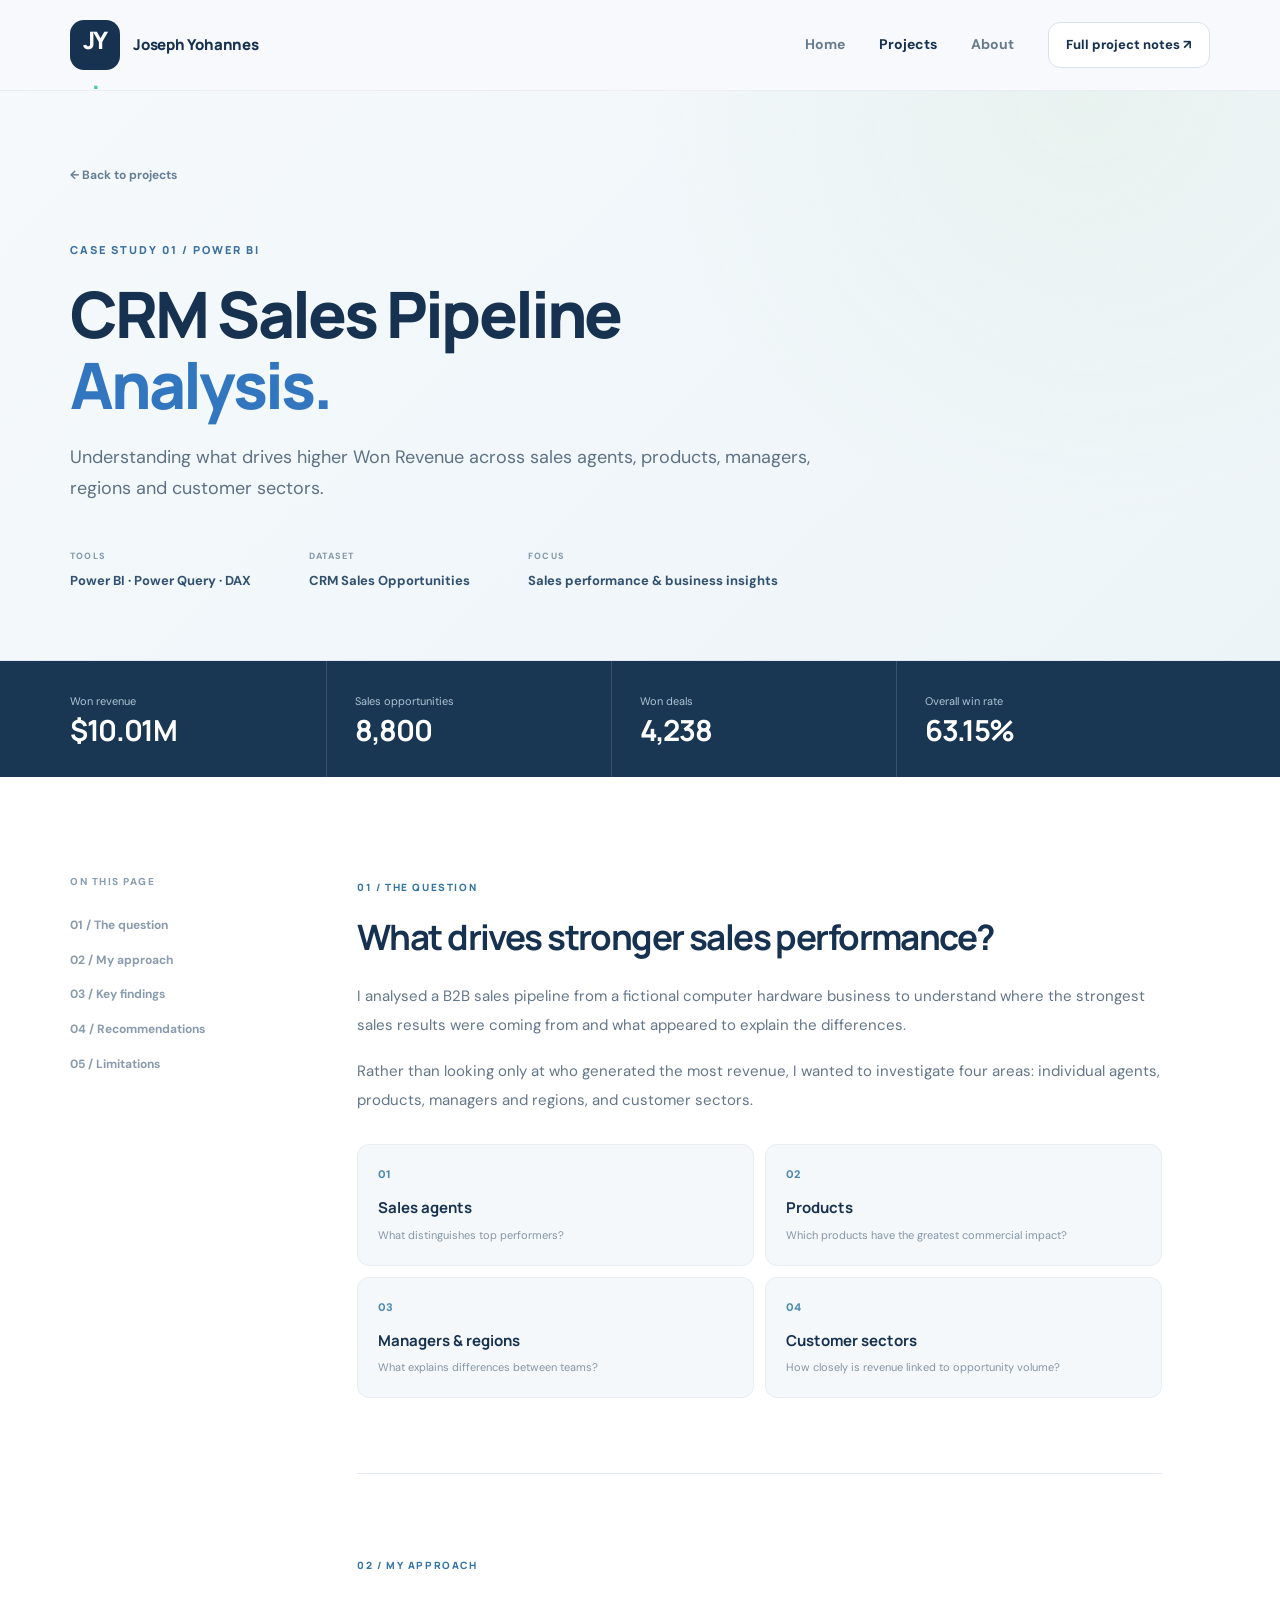
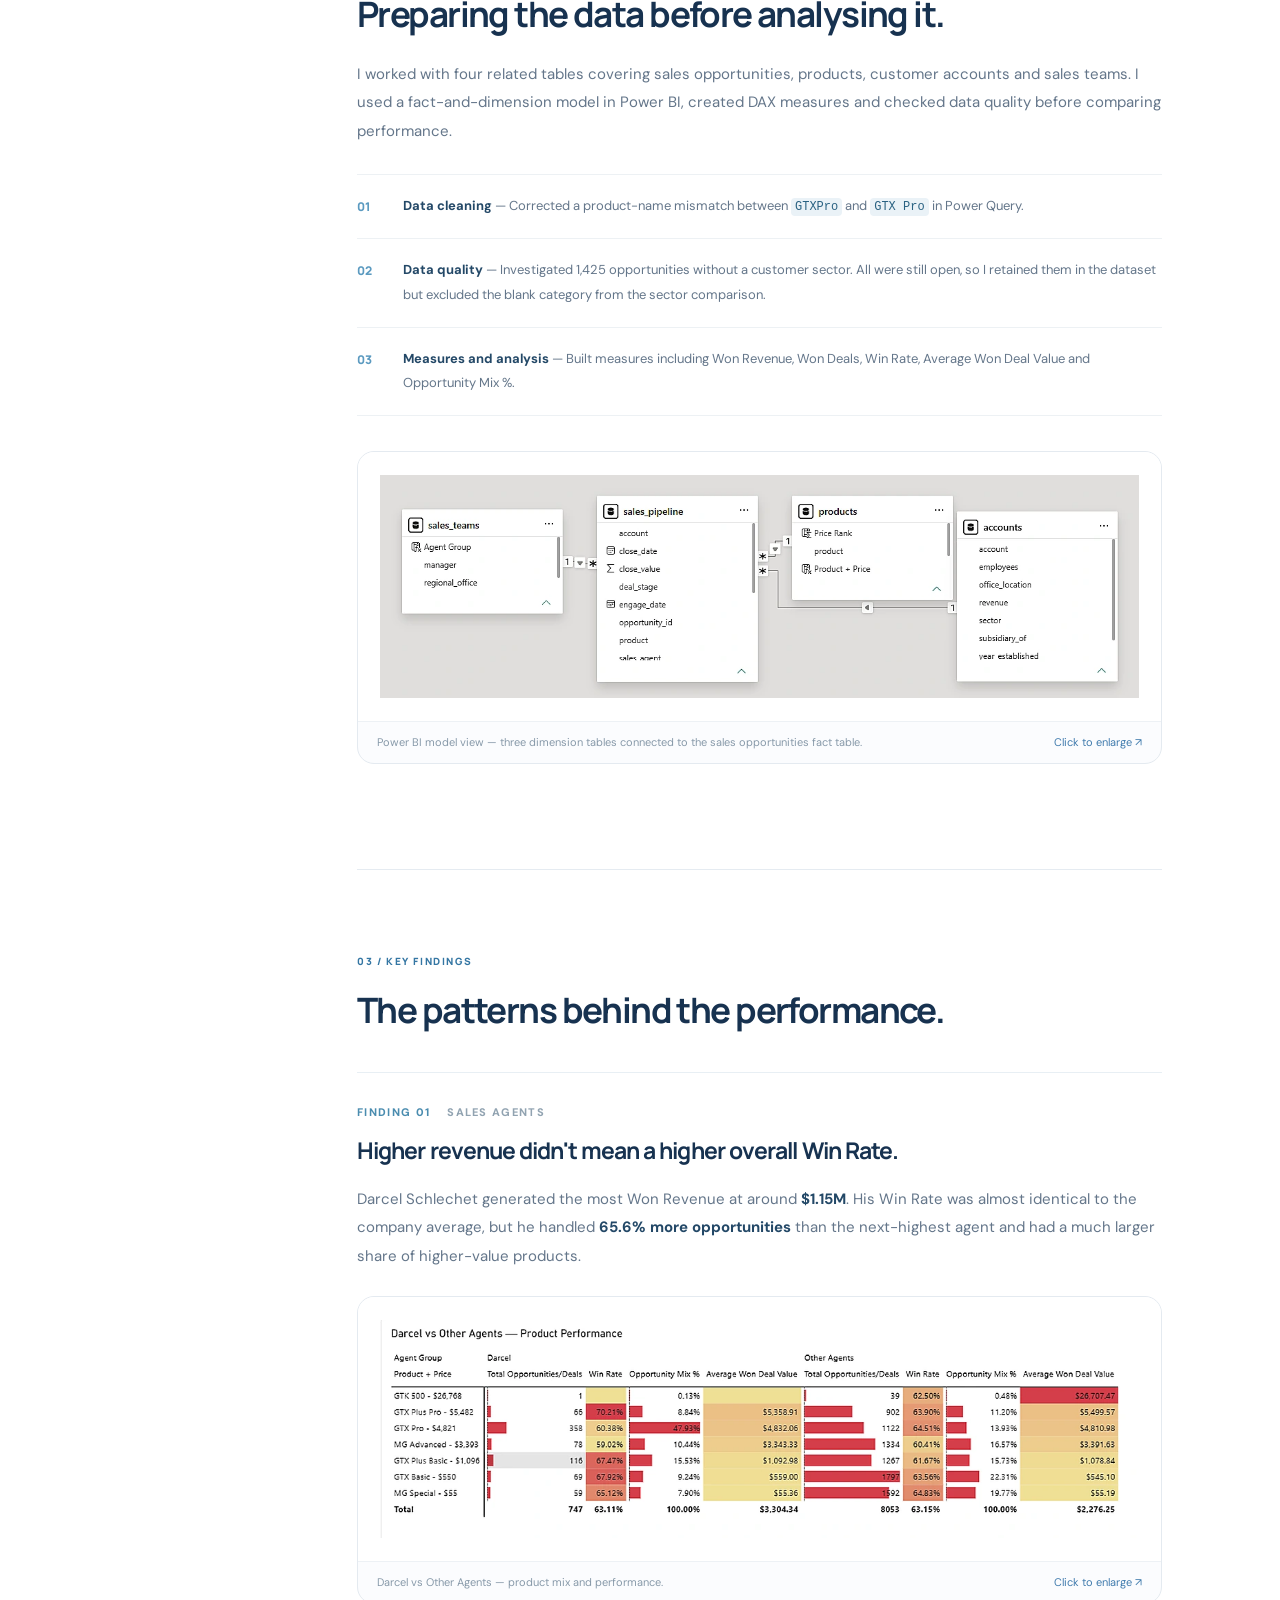
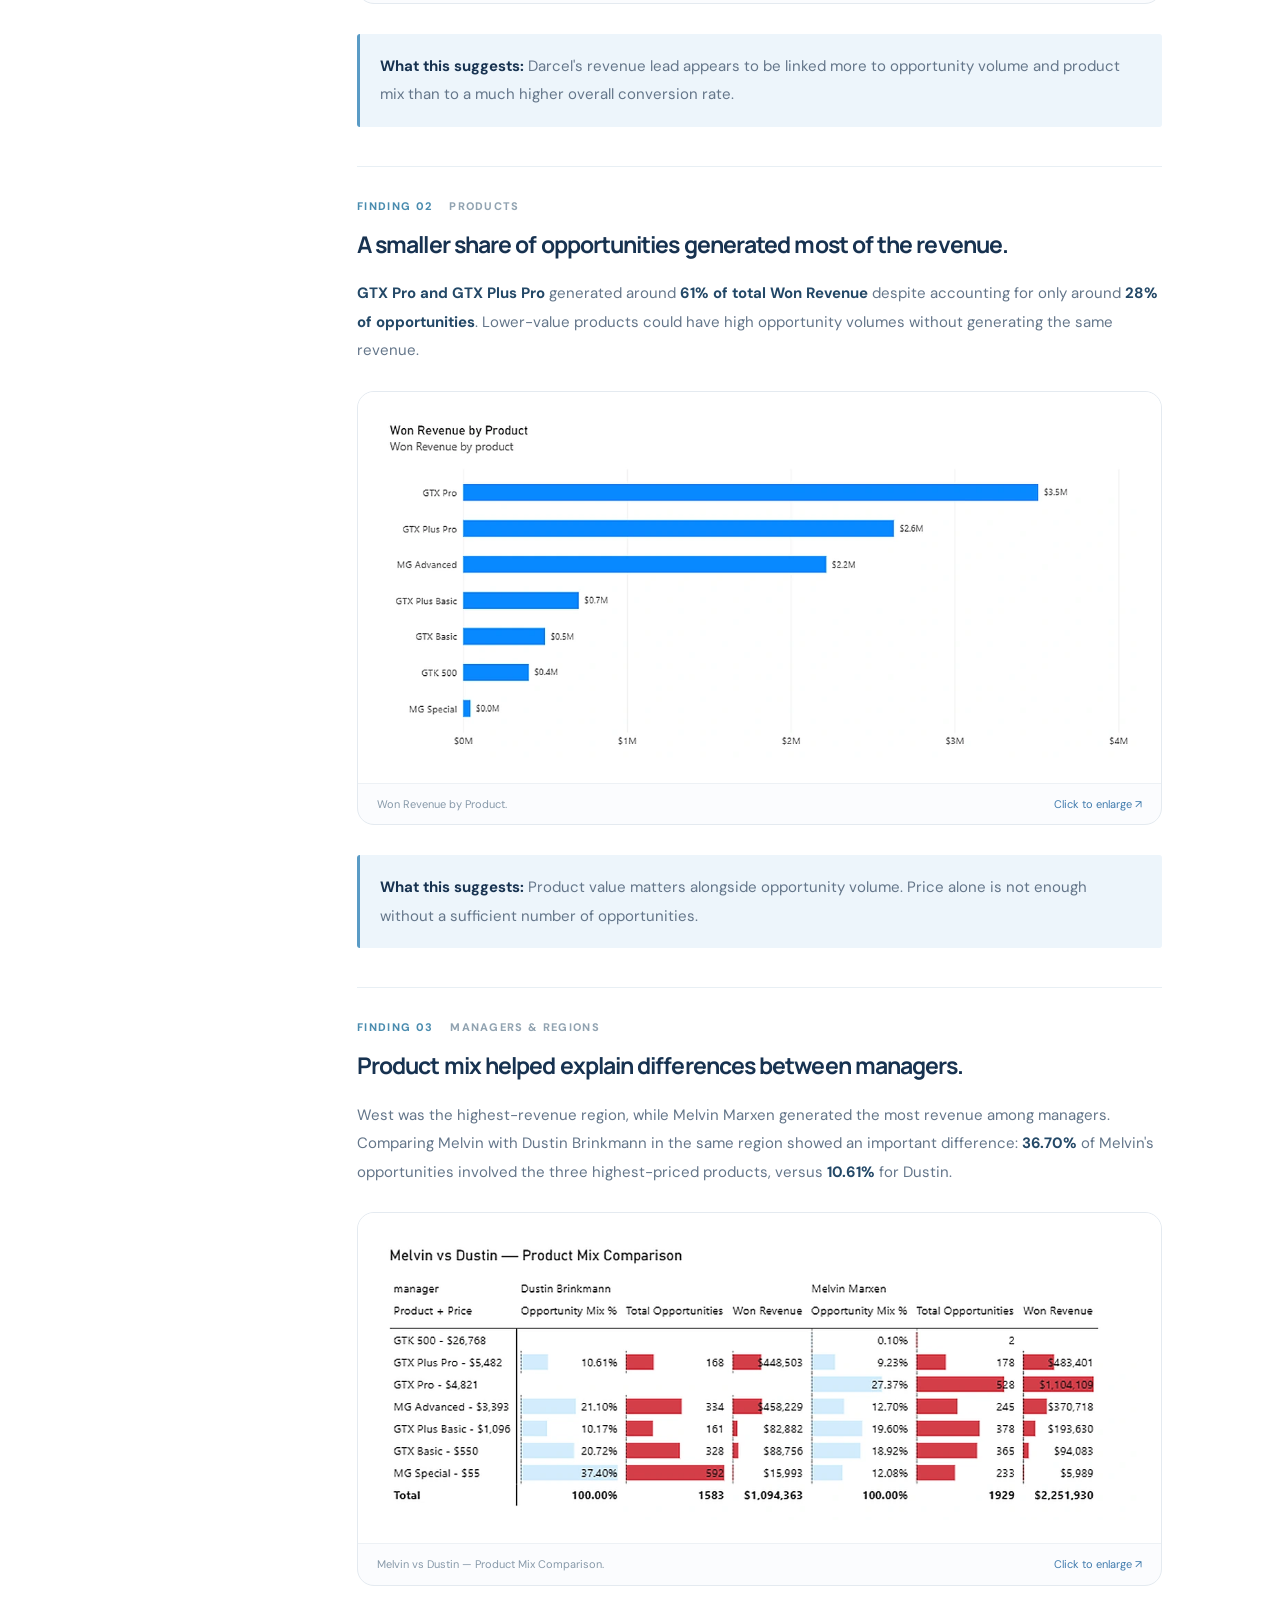
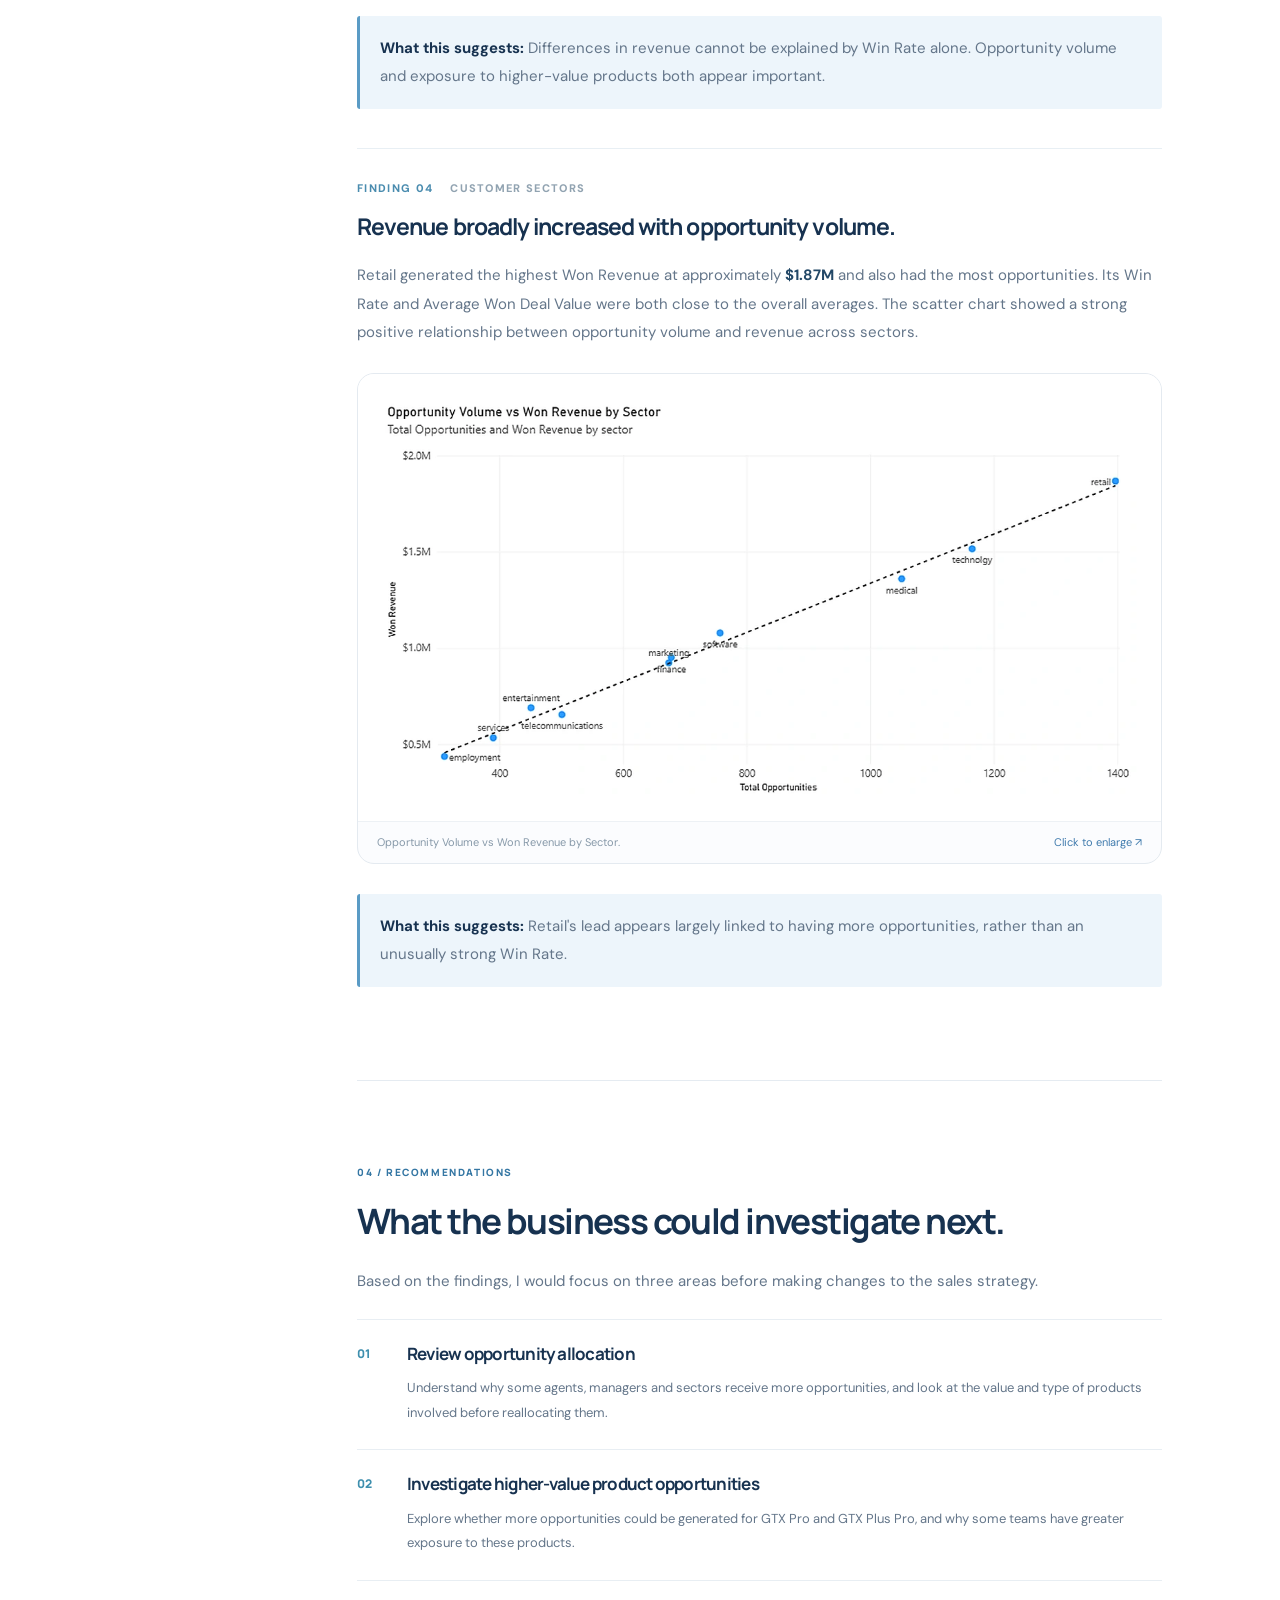
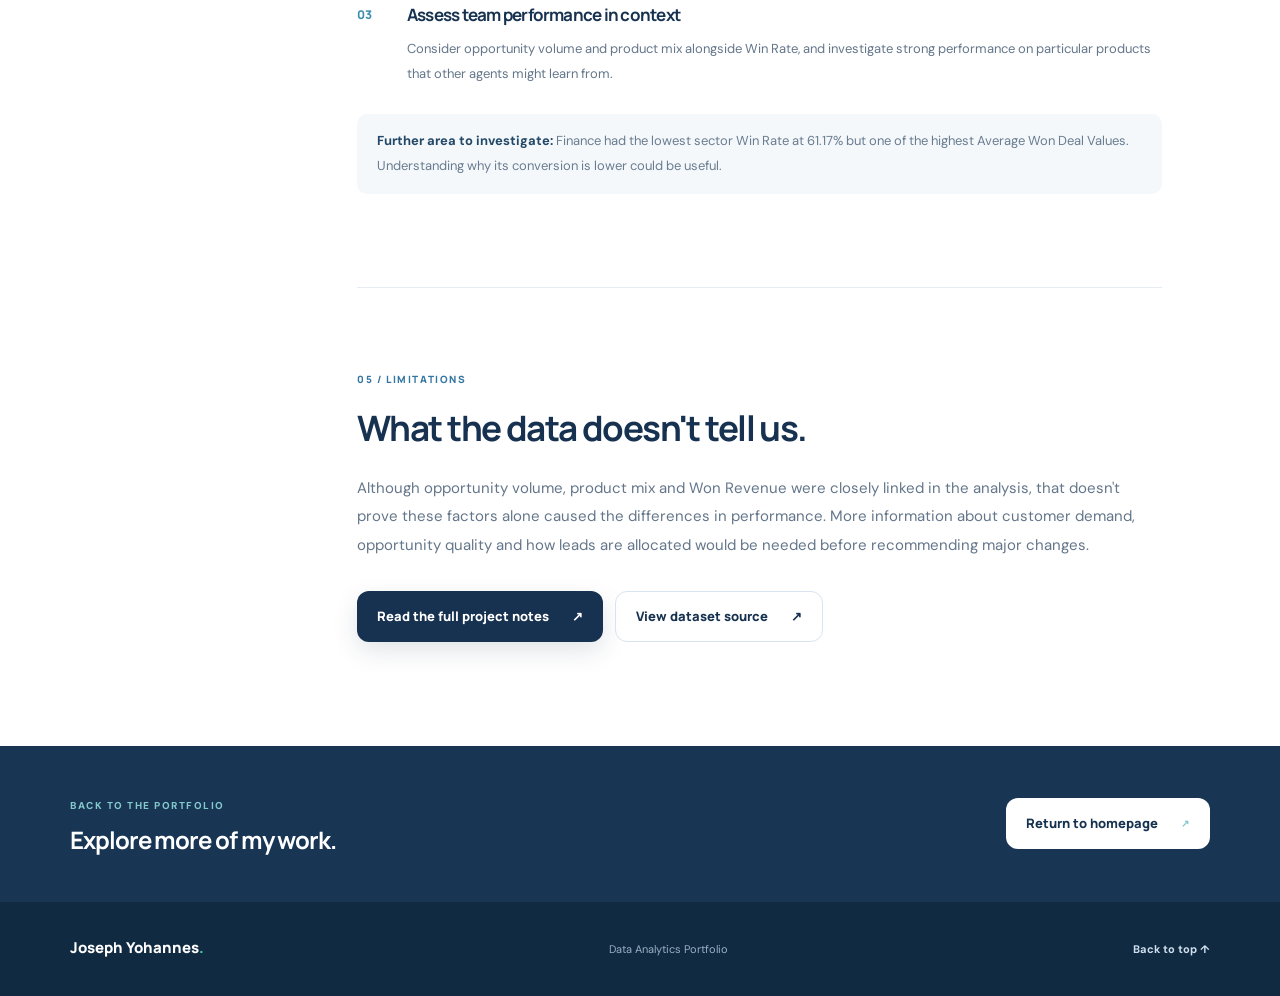
==== projects/crm-sales-pipeline/index.html @ 9373c902 "Add files via upload" ====
<!doctype html>
<html lang="en-GB">
<head>
  <meta charset="utf-8">
  <meta name="viewport" content="width=device-width, initial-scale=1">
  <meta name="theme-color" content="#f7f9fc">
  <meta name="description" content="CRM Sales Pipeline Analysis case study by Joseph Yohannes: Power BI investigation of opportunity volume, product mix and revenue across 8,800 sales opportunities.">
  <title>CRM Sales Pipeline Analysis | Joseph Yohannes</title>
  <link rel="icon" type="image/svg+xml" href="../../assets/favicon.svg">
  <link rel="stylesheet" href="../../assets/styles.css">
</head>
<body>
  <a class="skip-link" href="#main">Skip to content</a>
  <header class="site-header"><div class="container header-inner"><a class="brand" href="../../" aria-label="Joseph Yohannes, home"><span class="brand-mark">JY<span>.</span></span><span class="brand-name">Joseph Yohannes</span></a><nav class="nav" aria-label="Main navigation"><a class="nav-link" href="../../">Home</a><a class="nav-link active" href="../../#projects">Projects</a><a class="nav-link" href="../../#about">About</a><a class="nav-cta" href="../../assets/CRM_Sales_Pipeline_Project_Notes.pdf" target="_blank" rel="noopener">Full project notes ↗</a></nav></div></header>
  <main id="main">
    <section class="case-hero"><div class="container case-hero-inner"><a class="back-link" href="../../#projects">← Back to projects</a><span class="eyebrow eyebrow-static">CASE STUDY 01 / POWER BI</span><h1>CRM Sales Pipeline<br><em>Analysis.</em></h1><p class="case-lead">Understanding what drives higher Won Revenue across sales agents, products, managers, regions and customer sectors.</p><div class="case-meta"><span><small>TOOLS</small>Power BI · Power Query · DAX</span><span><small>DATASET</small>CRM Sales Opportunities</span><span><small>FOCUS</small>Sales performance & business insights</span></div></div></section>
    <section class="case-kpis"><div class="container kpi-grid"><div><span>Won revenue</span><strong>$10.01M</strong></div><div><span>Sales opportunities</span><strong>8,800</strong></div><div><span>Won deals</span><strong>4,238</strong></div><div><span>Overall win rate</span><strong>63.15%</strong></div></div></section>
    <section class="case-section"><div class="container case-layout"><aside class="case-toc"><span>ON THIS PAGE</span><a href="#challenge">01 / The question</a><a href="#process">02 / My approach</a><a href="#findings">03 / Key findings</a><a href="#recommendations">04 / Recommendations</a><a href="#limitations">05 / Limitations</a></aside><div class="case-body">
      <section id="challenge" class="story-block"><span class="story-num">01 / THE QUESTION</span><h2>What drives stronger sales performance?</h2><p>I analysed a B2B sales pipeline from a fictional computer hardware business to understand where the strongest sales results were coming from and what appeared to explain the differences.</p><p>Rather than looking only at who generated the most revenue, I wanted to investigate four areas: individual agents, products, managers and regions, and customer sectors.</p><div class="question-grid"><div><span>01</span><strong>Sales agents</strong><small>What distinguishes top performers?</small></div><div><span>02</span><strong>Products</strong><small>Which products have the greatest commercial impact?</small></div><div><span>03</span><strong>Managers & regions</strong><small>What explains differences between teams?</small></div><div><span>04</span><strong>Customer sectors</strong><small>How closely is revenue linked to opportunity volume?</small></div></div></section>
      <section id="process" class="story-block"><span class="story-num">02 / MY APPROACH</span><h2>Preparing the data before analysing it.</h2><p>I worked with four related tables covering sales opportunities, products, customer accounts and sales teams. I used a fact-and-dimension model in Power BI, created DAX measures and checked data quality before comparing performance.</p><div class="process-steps"><div><span class="step-no">01</span><p><strong>Data cleaning</strong> — Corrected a product-name mismatch between <code>GTXPro</code> and <code>GTX Pro</code> in Power Query.</p></div><div><span class="step-no">02</span><p><strong>Data quality</strong> — Investigated 1,425 opportunities without a customer sector. All were still open, so I retained them in the dataset but excluded the blank category from the sector comparison.</p></div><div><span class="step-no">03</span><p><strong>Measures and analysis</strong> — Built measures including Won Revenue, Won Deals, Win Rate, Average Won Deal Value and Opportunity Mix %.</p></div></div><figure class="chart-frame"><a href="../../assets/images/data-model.webp" target="_blank" rel="noopener" aria-label="Open larger data model image"><img loading="lazy" src="../../assets/images/data-model.webp" alt="Power BI data model showing sales_pipeline linked to sales_teams, products and accounts" width="1105" height="325"></a><figcaption>Power BI model view — three dimension tables connected to the sales opportunities fact table. <span>Click to enlarge ↗</span></figcaption></figure></section>
      <section id="findings" class="story-block"><span class="story-num">03 / KEY FINDINGS</span><h2>The patterns behind the performance.</h2><div class="finding"><div class="finding-label">FINDING 01 <span>SALES AGENTS</span></div><h3>Higher revenue didn't mean a higher overall Win Rate.</h3><p>Darcel Schlechet generated the most Won Revenue at around <strong>$1.15M</strong>. His Win Rate was almost identical to the company average, but he handled <strong>65.6% more opportunities</strong> than the next-highest agent and had a much larger share of higher-value products.</p><figure class="chart-frame"><a href="../../assets/images/darcel-product-mix.webp" target="_blank" rel="noopener"><img loading="lazy" src="../../assets/images/darcel-product-mix.webp" alt="Darcel versus other agents Power BI product-mix matrix" width="1100" height="316"></a><figcaption>Darcel vs Other Agents — product mix and performance. <span>Click to enlarge ↗</span></figcaption></figure><p class="insight-note"><strong>What this suggests:</strong> Darcel's revenue lead appears to be linked more to opportunity volume and product mix than to a much higher overall conversion rate.</p></div>
      <div class="finding"><div class="finding-label">FINDING 02 <span>PRODUCTS</span></div><h3>A smaller share of opportunities generated most of the revenue.</h3><p><strong>GTX Pro and GTX Plus Pro</strong> generated around <strong>61% of total Won Revenue</strong> despite accounting for only around <strong>28% of opportunities</strong>. Lower-value products could have high opportunity volumes without generating the same revenue.</p><figure class="chart-frame"><a href="../../assets/images/product-revenue.webp" target="_blank" rel="noopener"><img loading="lazy" src="../../assets/images/product-revenue.webp" alt="Horizontal Power BI bar chart of won revenue by product, led by GTX Pro and GTX Plus Pro" width="1100" height="500"></a><figcaption>Won Revenue by Product. <span>Click to enlarge ↗</span></figcaption></figure><p class="insight-note"><strong>What this suggests:</strong> Product value matters alongside opportunity volume. Price alone is not enough without a sufficient number of opportunities.</p></div>
      <div class="finding"><div class="finding-label">FINDING 03 <span>MANAGERS & REGIONS</span></div><h3>Product mix helped explain differences between managers.</h3><p>West was the highest-revenue region, while Melvin Marxen generated the most revenue among managers. Comparing Melvin with Dustin Brinkmann in the same region showed an important difference: <strong>36.70%</strong> of Melvin's opportunities involved the three highest-priced products, versus <strong>10.61%</strong> for Dustin.</p><figure class="chart-frame"><a href="../../assets/images/manager-product-mix.webp" target="_blank" rel="noopener"><img loading="lazy" src="../../assets/images/manager-product-mix.webp" alt="Power BI matrix comparing Melvin and Dustin product mix and revenue" width="1100" height="412"></a><figcaption>Melvin vs Dustin — Product Mix Comparison. <span>Click to enlarge ↗</span></figcaption></figure><p class="insight-note"><strong>What this suggests:</strong> Differences in revenue cannot be explained by Win Rate alone. Opportunity volume and exposure to higher-value products both appear important.</p></div>
      <div class="finding"><div class="finding-label">FINDING 04 <span>CUSTOMER SECTORS</span></div><h3>Revenue broadly increased with opportunity volume.</h3><p>Retail generated the highest Won Revenue at approximately <strong>$1.87M</strong> and also had the most opportunities. Its Win Rate and Average Won Deal Value were both close to the overall averages. The scatter chart showed a strong positive relationship between opportunity volume and revenue across sectors.</p><figure class="chart-frame"><a href="../../assets/images/sector-scatter.webp" target="_blank" rel="noopener"><img loading="lazy" src="../../assets/images/sector-scatter.webp" alt="Power BI scatter chart showing increasing won revenue with opportunity volume by customer sector" width="1100" height="582"></a><figcaption>Opportunity Volume vs Won Revenue by Sector. <span>Click to enlarge ↗</span></figcaption></figure><p class="insight-note"><strong>What this suggests:</strong> Retail's lead appears largely linked to having more opportunities, rather than an unusually strong Win Rate.</p></div>
      </section>
      <section id="recommendations" class="story-block"><span class="story-num">04 / RECOMMENDATIONS</span><h2>What the business could investigate next.</h2><p>Based on the findings, I would focus on three areas before making changes to the sales strategy.</p><div class="recommendation-list"><div><span>01</span><div><h3>Review opportunity allocation</h3><p>Understand why some agents, managers and sectors receive more opportunities, and look at the value and type of products involved before reallocating them.</p></div></div><div><span>02</span><div><h3>Investigate higher-value product opportunities</h3><p>Explore whether more opportunities could be generated for GTX Pro and GTX Plus Pro, and why some teams have greater exposure to these products.</p></div></div><div><span>03</span><div><h3>Assess team performance in context</h3><p>Consider opportunity volume and product mix alongside Win Rate, and investigate strong performance on particular products that other agents might learn from.</p></div></div></div><p class="further-note"><strong>Further area to investigate:</strong> Finance had the lowest sector Win Rate at 61.17% but one of the highest Average Won Deal Values. Understanding why its conversion is lower could be useful.</p></section>
      <section id="limitations" class="story-block story-last"><span class="story-num">05 / LIMITATIONS</span><h2>What the data doesn't tell us.</h2><p>Although opportunity volume, product mix and Won Revenue were closely linked in the analysis, that doesn't prove these factors alone caused the differences in performance. More information about customer demand, opportunity quality and how leads are allocated would be needed before recommending major changes.</p><div class="case-actions"><a class="button button-primary" href="../../assets/CRM_Sales_Pipeline_Project_Notes.pdf" target="_blank" rel="noopener">Read the full project notes <span aria-hidden="true">↗</span></a><a class="button button-quiet" href="https://mavenanalytics.io/data-playground/crm-sales-opportunities" target="_blank" rel="noopener noreferrer">View dataset source <span aria-hidden="true">↗</span></a></div></section>
    </div></div></section>
    <section class="closing-strip"><div class="container closing-inner"><div><span>BACK TO THE PORTFOLIO</span><h2>Explore more of my work.</h2></div><a class="button button-white" href="../../">Return to homepage <span aria-hidden="true">↗</span></a></div></section>
  </main>
  <footer class="site-footer"><div class="container footer-inner"><span class="footer-brand">Joseph Yohannes<span>.</span></span><span>Data Analytics Portfolio</span><a href="#main">Back to top ↑</a></div></footer>
</body>
</html>
---- assets/styles.css ----
@import url('https://fonts.googleapis.com/css2?family=DM+Sans:wght@400;500;600;700&family=Manrope:wght@400;500;600;700;800&display=swap');
:root{--navy:#173250;--navy-deep:#102941;--ink:#193249;--muted:#637389;--blue:#2868ca;--mint:#43cbb0;--paper:#f7f9fc;--white:#fff;--border:#e5ebf1;--radius:20px;--shadow:0 20px 60px rgba(20,45,70,.08)}
*{box-sizing:border-box}html{scroll-behavior:smooth}body{margin:0;background:var(--paper);font-family:'DM Sans',Arial,sans-serif;color:var(--ink);font-size:16px;line-height:1.65;-webkit-font-smoothing:antialiased}a{color:inherit;text-decoration:none}img{max-width:100%;height:auto;display:block}button,a{-webkit-tap-highlight-color:transparent}::selection{background:#c9e8f6;color:var(--navy)}:focus-visible{outline:3px solid var(--mint);outline-offset:4px}.container{width:min(1140px,calc(100% - 64px));margin-inline:auto}.section-pad{padding:112px 0}.skip-link{position:absolute;left:12px;top:-100px;z-index:100;background:var(--navy);color:#fff;padding:10px 16px}.skip-link:focus{top:10px}.site-header{position:relative;z-index:5;background:rgba(247,249,252,.94);border-bottom:1px solid #e9eef3}.header-inner{min-height:90px;display:flex;align-items:center;justify-content:space-between;gap:20px}.brand{display:flex;align-items:center;gap:13px;font-family:Manrope,Arial,sans-serif;font-weight:800;color:var(--navy)}.brand-mark{display:grid;place-items:center;letter-spacing:-.07em;font-size:24px;width:50px;height:50px;border-radius:14px;background:var(--navy);color:#fff}.brand-mark span{color:var(--mint)}.brand-name{font-size:15px;letter-spacing:-.015em}.nav{display:flex;align-items:center;gap:34px}.nav-link{font-size:14px;font-weight:700;color:#687b8d;transition:color .2s}.nav-link.active,.nav-link:hover{color:var(--navy)}.nav-cta{padding:11px 17px;border:1px solid #d8e2ed;border-radius:12px;font-size:13px;font-weight:800;color:var(--navy);background:#fff;transition:all .2s}.nav-cta:hover{border-color:var(--blue);color:var(--blue);transform:translateY(-1px)}
.hero{position:relative;overflow:hidden;padding-top:100px;padding-bottom:122px;background:radial-gradient(circle at 89% 4%,#e7f3f2 0%,transparent 38%),linear-gradient(145deg,#fbfcfe,#f3f7fb)}.hero-glow{position:absolute;border-radius:50%;width:460px;height:460px;right:-180px;top:30px;background:#dcece9;filter:blur(90px);opacity:.38;pointer-events:none}.hero-grid{display:grid;grid-template-columns:1.13fr 1fr;gap:54px;align-items:center;position:relative}.eyebrow{font-family:Manrope,Arial,sans-serif;display:inline-flex;align-items:center;gap:11px;color:#316486;font-size:11px;font-weight:800;letter-spacing:.15em}.eyebrow-static{letter-spacing:.18em;color:#3b709e}.live-dot,.panel-dot{background:var(--mint);width:7px;height:7px;border-radius:50%;flex:none;box-shadow:0 0 0 4px rgba(67,203,176,.12)}h1,h2,h3,p{margin-top:0}h1,h2,h3{font-family:Manrope,Arial,sans-serif;letter-spacing:-.045em;color:var(--navy)}h1{font-size:clamp(45px,5vw,70px);font-weight:800;line-height:1.13;margin:29px 0 26px}h1 em,h2 em{font-style:normal;color:#3276bf}.hero-intro{max-width:540px;font-size:17px;line-height:1.9;color:#596d82}.hero-intro strong{color:var(--navy)}.hero-actions{display:flex;align-items:center;gap:15px;flex-wrap:wrap;margin-top:35px}.button{display:inline-flex;align-items:center;justify-content:center;gap:23px;min-height:51px;padding:12px 20px;border-radius:12px;font-weight:800;font-size:13px;font-family:Manrope,Arial,sans-serif;line-height:1.3;transition:all .2s}.button-primary{background:var(--navy);color:#fff;box-shadow:0 9px 25px rgba(19,47,76,.13)}.button-primary:hover{background:#275a8f;transform:translateY(-2px)}.button-quiet{border:1px solid #d8e4ef;background:rgba(255,255,255,.4);color:var(--navy)}.button-quiet:hover{border-color:var(--blue);background:#fff}.skills-line{display:flex;gap:8px;flex-wrap:wrap;align-items:center;margin-top:70px}.skills-line>span:first-child{color:#8a99aa;font-size:10px;font-weight:800;letter-spacing:.11em;margin-right:8px}.skill-pill{font-size:11px;font-weight:700;color:#526b80;background:#eaf0f5;border:1px solid #e5ebf0;border-radius:100px;padding:5px 10px}
.hero-visual{position:relative;padding:28px 0 38px 10px}.analytics-panel{padding:26px 26px 18px;background:#fff;border-radius:20px;box-shadow:0 26px 90px rgba(17,55,85,.13);border:1px solid #e9eef4;transform:rotate(1.5deg)}.panel-topline{display:flex;justify-content:space-between;gap:10px;align-items:flex-start}.panel-kicker{display:block;letter-spacing:.16em;color:#7190a9;font-size:9px;font-weight:800}.panel-topline h2{font-size:17px;letter-spacing:-.04em;margin:7px 0 0;font-weight:800}.panel-icon{width:36px;height:36px;display:grid;place-items:center;border-radius:10px;background:#e8f4ef;color:#28a48d;font-weight:700}.analytics-stats{display:grid;grid-template-columns:1.2fr .95fr .85fr;gap:10px;margin-top:30px;border:1px solid #edf0f5;border-radius:13px;background:#fafbfd;padding:19px 14px}.analytics-stats>div:not(:last-child){border-right:1px solid #e6ebf0}.stats-label{display:block;color:#8392a4;font-size:10px;font-weight:700;margin-bottom:7px}.analytics-stats strong{font-family:Manrope,Arial,sans-serif;color:var(--navy);font-size:25px;line-height:1.25;letter-spacing:-.05em}.analytics-stats strong span{font-size:16px}.mini-chart{padding:27px 0 8px}.mini-heading{display:flex;justify-content:space-between;color:#7990a2;font-size:11px;margin-bottom:19px}.mini-heading strong{color:var(--navy);font-size:12px}.mini-bar-row{display:grid;grid-template-columns:85px 1fr 56px;gap:10px;align-items:center;margin:17px 0;font-size:10px;font-weight:700;color:#63758a}.mini-bar-row b{text-align:right;color:var(--navy)}.mini-bar-track{height:14px;background:#edf3f8;border-radius:4px;overflow:hidden}.mini-bar-track i{display:block;width:var(--w);height:100%;background:linear-gradient(90deg,#3a78d7,#4fb1d0);border-radius:4px}.panel-bottom{display:flex;align-items:center;gap:9px;border-top:1px solid #edf1f5;color:#93a4b3;font-size:9px;padding-top:15px;margin-top:13px}.panel-tail{margin-left:auto;color:#6a849a}.float-note{position:absolute;bottom:0;right:-20px;display:flex;align-items:center;gap:14px;padding:14px 20px;background:var(--navy);color:#fff;box-shadow:0 12px 34px rgba(10,43,72,.18);border-radius:15px;transform:rotate(-2deg)}.float-note .small-star{font-size:25px;color:var(--mint)}.float-note strong,.float-note small{display:block}.float-note strong{font-size:11px;line-height:1.3}.float-note small{font-size:9px;color:#b6cbd9;margin-top:2px}
.project-section{background:#fff}.section-heading{display:flex;align-items:end;justify-content:space-between;gap:60px;margin-bottom:50px}.section-heading h2,.about-grid h2{font-size:clamp(32px,4vw,46px);line-height:1.22;margin:14px 0 0;font-weight:800}.section-heading p{max-width:365px;color:var(--muted);font-size:15px;line-height:1.8;margin:0 0 3px}.project-feature{display:grid;grid-template-columns:1.15fr .9fr;border:1px solid #e4ebf2;border-radius:24px;overflow:hidden;box-shadow:0 11px 40px rgba(21,52,83,.05)}.project-preview{background:#eef4f9;padding:40px 34px 22px;min-width:0;display:flex;flex-direction:column;justify-content:space-between}.preview-label{display:flex;align-items:center;gap:11px;color:#4d7f9f;font-size:10px;letter-spacing:.14em;font-weight:800;margin-bottom:27px}.project-preview img{border-radius:12px;border:1px solid #dfebf3;box-shadow:0 12px 20px #bacddc42;background:#fff;width:100%;max-height:340px;object-fit:contain}.preview-footer{display:flex;justify-content:space-between;align-items:center;color:#8198ad;font-size:9px;font-weight:800;letter-spacing:.09em;margin-top:20px;gap:10px}.project-copy{padding:55px 45px 49px;background:#fff}.project-index{font-size:10px;font-weight:800;letter-spacing:.15em;color:#47719a;display:flex;align-items:center;gap:16px}.thin-rule{height:1px;width:25px;background:#9fb5cc}.project-copy h3{font-size:34px;line-height:1.25;margin:25px 0 20px}.project-copy>p{font-size:15px;color:var(--muted);line-height:1.88}.project-facts{display:grid;grid-template-columns:1fr 1fr;margin:30px 0;padding:21px 0;border-block:1px solid #e8edf2;gap:15px}.project-facts>span{display:flex;flex-direction:column}.project-facts strong{font-family:Manrope,Arial,sans-serif;color:var(--navy);font-size:23px}.project-facts small{font-size:11px;color:#8a98a8}.chips{display:flex;flex-wrap:wrap;gap:7px}.chips span{background:#f0f4f8;border:1px solid #e7edf3;color:#526e85;padding:5px 9px;font-size:10px;font-weight:700;border-radius:7px}.text-link{display:inline-flex;align-items:center;gap:25px;margin-top:33px;font-family:Manrope,Arial,sans-serif;color:#2467ba;font-size:13px;font-weight:800}.text-link:hover{color:#15426b}.more-projects{display:flex;align-items:center;gap:15px;border-bottom:1px solid var(--border);padding:36px 0 12px}.more-icon{font-size:22px;color:#869bab;font-weight:400;border:1px dashed #cbd6e0;border-radius:12px;width:40px;height:40px;display:grid;place-items:center}.more-projects p{font-size:13px;color:#8998a8;margin:0}.more-projects strong{color:#536e86}
.about-section{background:#f5f8fb}.about-grid{display:grid;grid-template-columns:1fr 1fr;gap:70px}.about-copy{padding-top:12px;color:#64768a;font-size:15px;line-height:1.85}.about-copy p{margin:0 0 20px}.quote-rule{height:4px;background:var(--mint);width:62px;border-radius:20px;margin-top:38px}.experience-grid{display:grid;grid-template-columns:1fr 1fr;gap:25px;border-top:1px solid #dce6ed;margin-top:31px;padding-top:22px}.experience-grid>div{display:flex;align-items:center;gap:14px}.experience-number{font-family:Manrope,Arial,sans-serif;font-size:32px;font-weight:800;color:var(--navy)}.experience-grid div span:last-child{line-height:1.4;font-size:11px;color:#75899e}.closing-strip{background:#183554;color:#fff;padding:45px 0}.closing-inner{display:flex;justify-content:space-between;align-items:center;gap:24px}.closing-inner span{color:#83c8cb;font-size:10px;font-weight:800;letter-spacing:.15em}.closing-inner h2{font-size:24px;line-height:1.35;margin:7px 0 0;color:#fff}.button-white{background:#fff;color:var(--navy)}.button-white:hover{background:#e9f6f6}.site-footer{background:#102a42;color:#9bb1c3}.footer-inner{min-height:94px;display:flex;align-items:center;gap:20px;font-size:11px}.footer-brand{font-family:Manrope,Arial,sans-serif;color:white;font-size:15px;font-weight:800;margin-right:auto}.footer-brand span{color:var(--mint)}.site-footer a{font-weight:700;color:#d0dfed;margin-left:auto}.site-footer a:hover{color:#fff}
.case-hero{background:radial-gradient(circle at 85% 0%,#e8f2ef 0%,transparent 35%),linear-gradient(135deg,#f5f9fc,#edf4f8);border-bottom:1px solid #e0e9ef;padding:75px 0 69px}.case-hero-inner{max-width:1140px}.back-link{display:block;color:#677f95;font-weight:700;font-size:12px;margin-bottom:50px}.back-link:hover{color:var(--blue)}.case-hero h1{margin:17px 0 22px;font-size:clamp(42px,5vw,67px);line-height:1.1}.case-lead{max-width:740px;font-size:18px;line-height:1.75;color:#5e7184}.case-meta{display:flex;gap:58px;margin-top:44px;flex-wrap:wrap}.case-meta span{display:flex;flex-direction:column;gap:6px;font-size:13px;font-weight:700;color:#31516f}.case-meta small{color:#8499aa;font-weight:800;letter-spacing:.13em;font-size:9px}.case-kpis{background:#193652}.kpi-grid{display:grid;grid-template-columns:repeat(4,1fr);color:#fff}.kpi-grid>div{padding:31px 17px 30px 0;display:flex;flex-direction:column;gap:5px}.kpi-grid>div:not(:last-child){border-right:1px solid rgba(255,255,255,.14);margin-right:28px}.kpi-grid span{font-size:11px;color:#adc4d4}.kpi-grid strong{font-family:Manrope,Arial,sans-serif;font-size:29px;line-height:1.1;letter-spacing:-.045em}.case-section{padding:89px 0 104px;background:#fff}.case-layout{display:grid;grid-template-columns:205px minmax(0,1fr);gap:82px;align-items:start}.case-toc{position:sticky;top:32px;display:flex;flex-direction:column;gap:15px;padding-top:8px}.case-toc>span{color:#889db0;font-size:10px;letter-spacing:.15em;font-weight:800;margin-bottom:10px}.case-toc a{font-size:12px;font-weight:700;color:#8a9bae}.case-toc a:hover{color:var(--blue)}.case-body{max-width:805px;min-width:0}.story-block{padding:7px 0 75px;margin-bottom:70px;border-bottom:1px solid var(--border);scroll-margin-top:30px}.story-last{padding-bottom:0;margin-bottom:0;border-bottom:none}.story-num{font-size:10px;letter-spacing:.16em;color:#3476a3;font-weight:800;font-family:Manrope,Arial,sans-serif}.story-block h2{font-size:clamp(27px,3vw,35px);line-height:1.27;margin:15px 0 23px}.story-block p{font-size:15px;color:#64768a;line-height:1.9;margin-bottom:18px}.story-block strong{color:#234867}.question-grid{display:grid;grid-template-columns:1fr 1fr;gap:11px;margin-top:30px}.question-grid>div{display:flex;flex-direction:column;background:#f5f8fb;border:1px solid #e7edf3;border-radius:12px;padding:20px}.question-grid span{color:#4a8baf;font-size:11px;font-weight:800;margin-bottom:13px}.question-grid strong{font-family:Manrope,Arial,sans-serif;color:var(--navy);font-size:15px;margin-bottom:6px}.question-grid small{font-size:11px;line-height:1.6;color:#8395a6}.process-steps{margin:29px 0 35px}.process-steps>div{display:grid;grid-template-columns:30px 1fr;gap:16px;border-top:1px solid #edf1f4;padding:19px 0}.process-steps>div:last-child{border-bottom:1px solid #edf1f4}.step-no{color:#5b9ac0;font-family:Manrope,Arial,sans-serif;font-size:12px;font-weight:800;padding-top:3px}.process-steps p{margin:0!important;font-size:13px!important}.process-steps code{font-size:12px;color:#2a6282;background:#eaf2f7;padding:2px 4px;border-radius:4px}.chart-frame{margin:26px 0 30px;border:1px solid #e4eaf0;background:#fbfcfe;border-radius:17px;overflow:hidden}.chart-frame a{display:block;padding:23px 22px;background:#fff}.chart-frame a:hover{background:#fbfdfe}.chart-frame img{width:100%;object-fit:contain;max-height:540px}.chart-frame figcaption{border-top:1px solid #edf1f5;color:#8799a9;padding:12px 19px;font-size:11px;display:flex;gap:12px;justify-content:space-between;line-height:1.5}.chart-frame figcaption span{color:#407bad;white-space:nowrap}.finding{margin-top:39px;padding-top:30px;border-top:1px solid #e8eff4}.finding-label{font-size:11px;color:#4a8caf;font-weight:800;letter-spacing:.12em;display:flex;gap:17px}.finding-label span{color:#91a3b1}.finding h3{font-size:23px;letter-spacing:-.04em;line-height:1.4;margin:13px 0 19px}.insight-note{background:#edf5fb;border-left:3px solid #5a9bc5;border-radius:3px;padding:18px 20px;margin-top:24px}.insight-note strong{color:var(--navy)}.recommendation-list>div{display:grid;grid-template-columns:35px 1fr;gap:15px;margin-top:24px;padding-top:20px;border-top:1px solid #e8eef3}.recommendation-list>div>span{color:#3e8fae;font-family:Manrope,Arial,sans-serif;font-weight:800;font-size:12px;margin-top:4px}.recommendation-list h3{font-size:17px;margin:0 0 8px}.recommendation-list p{font-size:13px;margin:0}.further-note{margin-top:28px;padding:15px 20px;border-radius:10px;background:#f4f8fb;color:#697c90!important;font-size:13px!important}.case-actions{display:flex;gap:12px;margin-top:32px;flex-wrap:wrap}
@media(max-width:1000px){.hero-grid{grid-template-columns:1fr 1fr;gap:25px}.hero-content h1{font-size:51px}.analytics-panel{padding:18px}.analytics-stats strong{font-size:20px}.mini-bar-row{grid-template-columns:75px 1fr 45px}.float-note{right:0}.case-layout{gap:40px;grid-template-columns:165px 1fr}.project-copy{padding:36px 29px}.project-preview{padding:31px 23px}}
@media(max-width:760px){.container{width:min(100% - 36px,1140px)}.section-pad{padding:75px 0}.header-inner{min-height:74px}.brand-mark{width:43px;height:43px;font-size:21px}.brand-name{display:none}.nav{gap:17px}.nav-link{font-size:12px}.nav-cta{font-size:11px;padding:9px 11px}.hero{padding-top:60px;padding-bottom:74px}.hero-grid,.project-feature,.about-grid{grid-template-columns:1fr}.hero-grid{gap:40px}.hero-content h1{font-size:clamp(42px,9vw,60px)}.hero-intro{font-size:15px}.skills-line{margin-top:36px}.hero-visual{max-width:560px;margin:auto;padding:8px 18px 25px 0}.float-note{right:0}.section-heading{display:block}.section-heading p{margin-top:20px}.project-preview{padding:25px}.project-copy{padding:35px}.about-grid{gap:27px}.closing-inner{flex-direction:column;align-items:flex-start}.closing-inner h2{font-size:21px}.case-hero{padding:45px 0 54px}.back-link{margin-bottom:37px}.case-meta{gap:25px}.kpi-grid{grid-template-columns:repeat(2,1fr)}.kpi-grid>div:nth-child(2){margin-right:0;border-right:0}.kpi-grid>div:nth-child(-n+2){border-bottom:1px solid rgba(255,255,255,.14)}.kpi-grid>div{padding:24px 10px 24px 0}.kpi-grid strong{font-size:26px}.case-section{padding:60px 0}.case-layout{display:block}.case-toc{display:none}.story-block{margin-bottom:48px;padding-bottom:54px}.footer-inner{flex-wrap:wrap;min-height:105px;gap:10px}.footer-brand{min-width:100%}.site-footer a{margin-left:auto}}
@media(max-width:440px){.nav-link:nth-child(3){display:none}.nav{gap:12px}.nav-cta{font-size:10px}.hero-actions{gap:11px}.button{width:100%;justify-content:space-between}.hero-visual{padding-right:0}.analytics-panel{transform:none}.float-note{position:relative;right:auto;margin:-7px 20px 0 auto;width:max-content;max-width:90%}.analytics-stats{gap:3px;padding:15px 9px}.analytics-stats strong{font-size:17px}.stats-label{font-size:9px}.mini-bar-row{grid-template-columns:70px 1fr 48px;gap:5px}.skills-line>span:first-child{min-width:100%;margin-bottom:3px}.section-heading h2,.about-grid h2{font-size:31px}.project-copy h3{font-size:29px}.experience-grid{grid-template-columns:1fr}.question-grid{grid-template-columns:1fr}.chart-frame a{padding:12px}.chart-frame figcaption{display:block}.chart-frame figcaption span{display:block;margin-top:5px}.case-actions .button{width:100%}}
@media(prefers-reduced-motion:reduce){html{scroll-behavior:auto}*,*:before,*:after{transition-duration:.001ms!important;animation-duration:.001ms!important}}
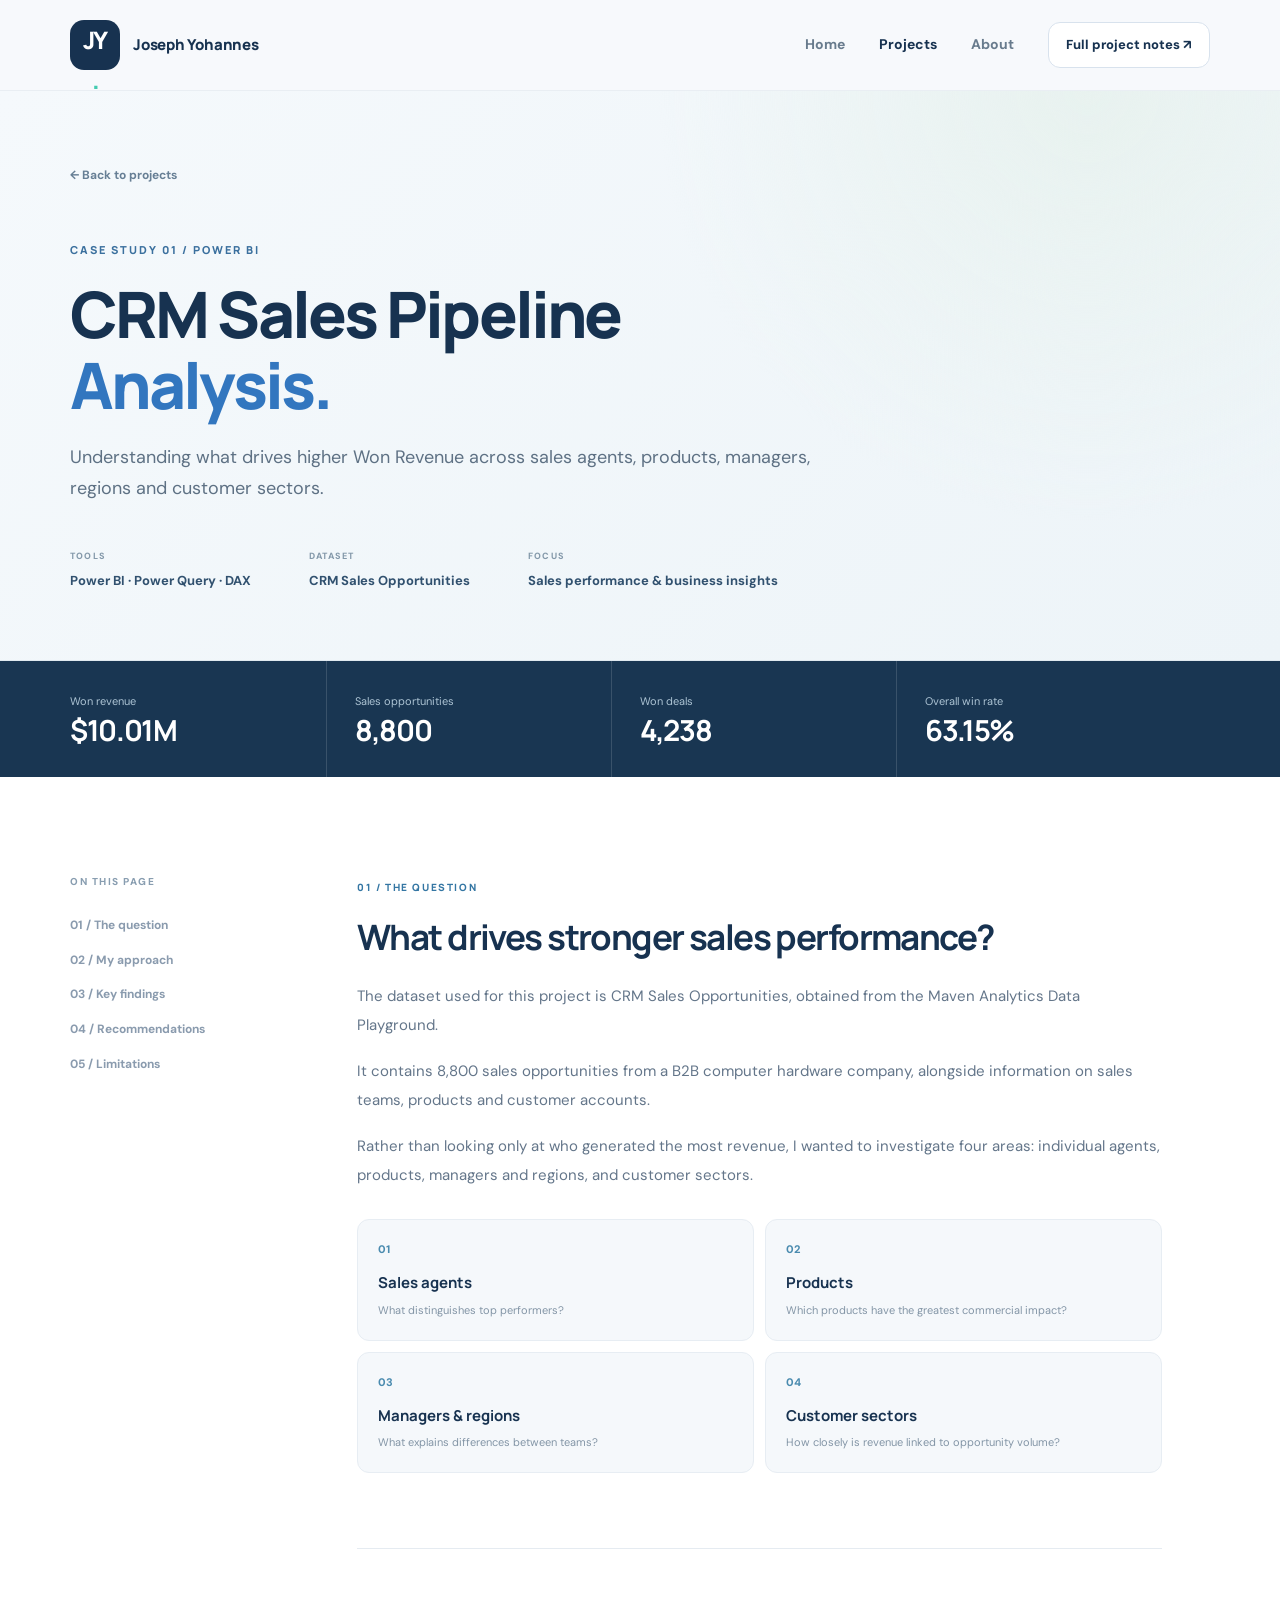
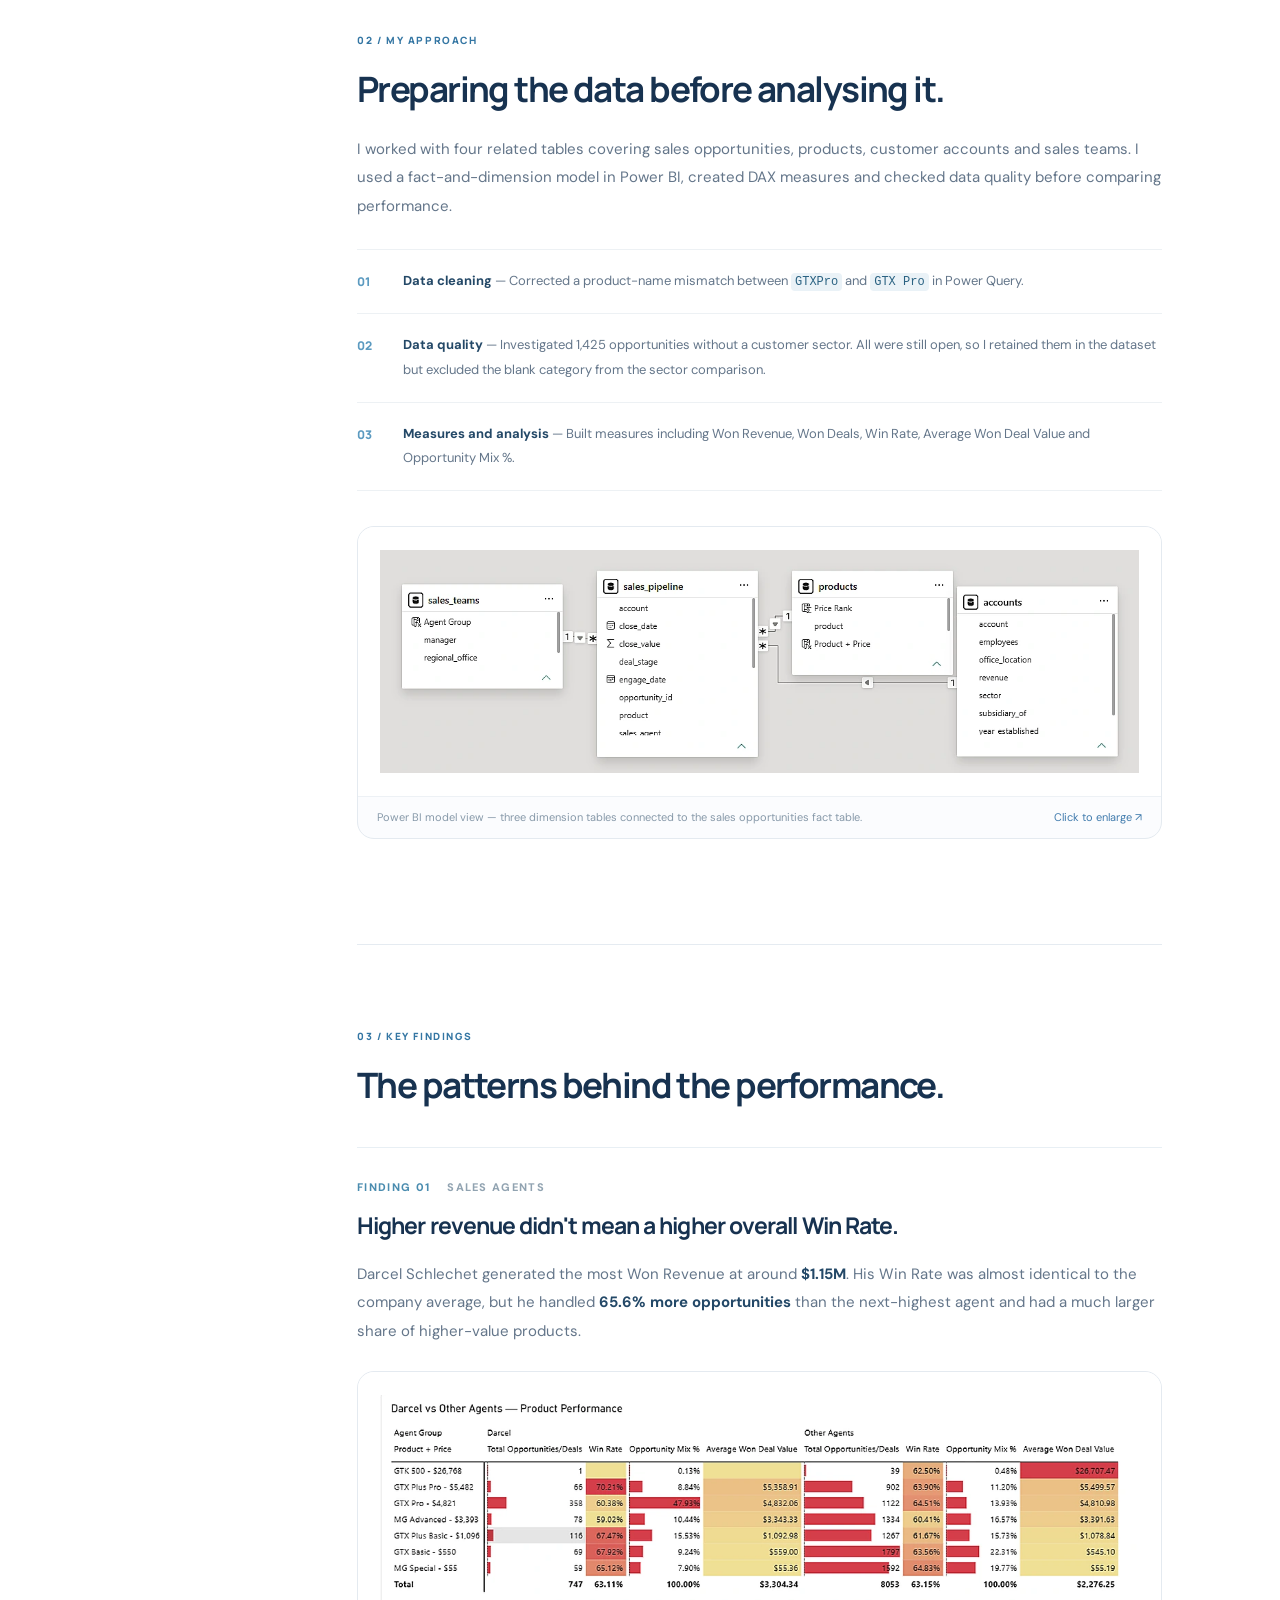
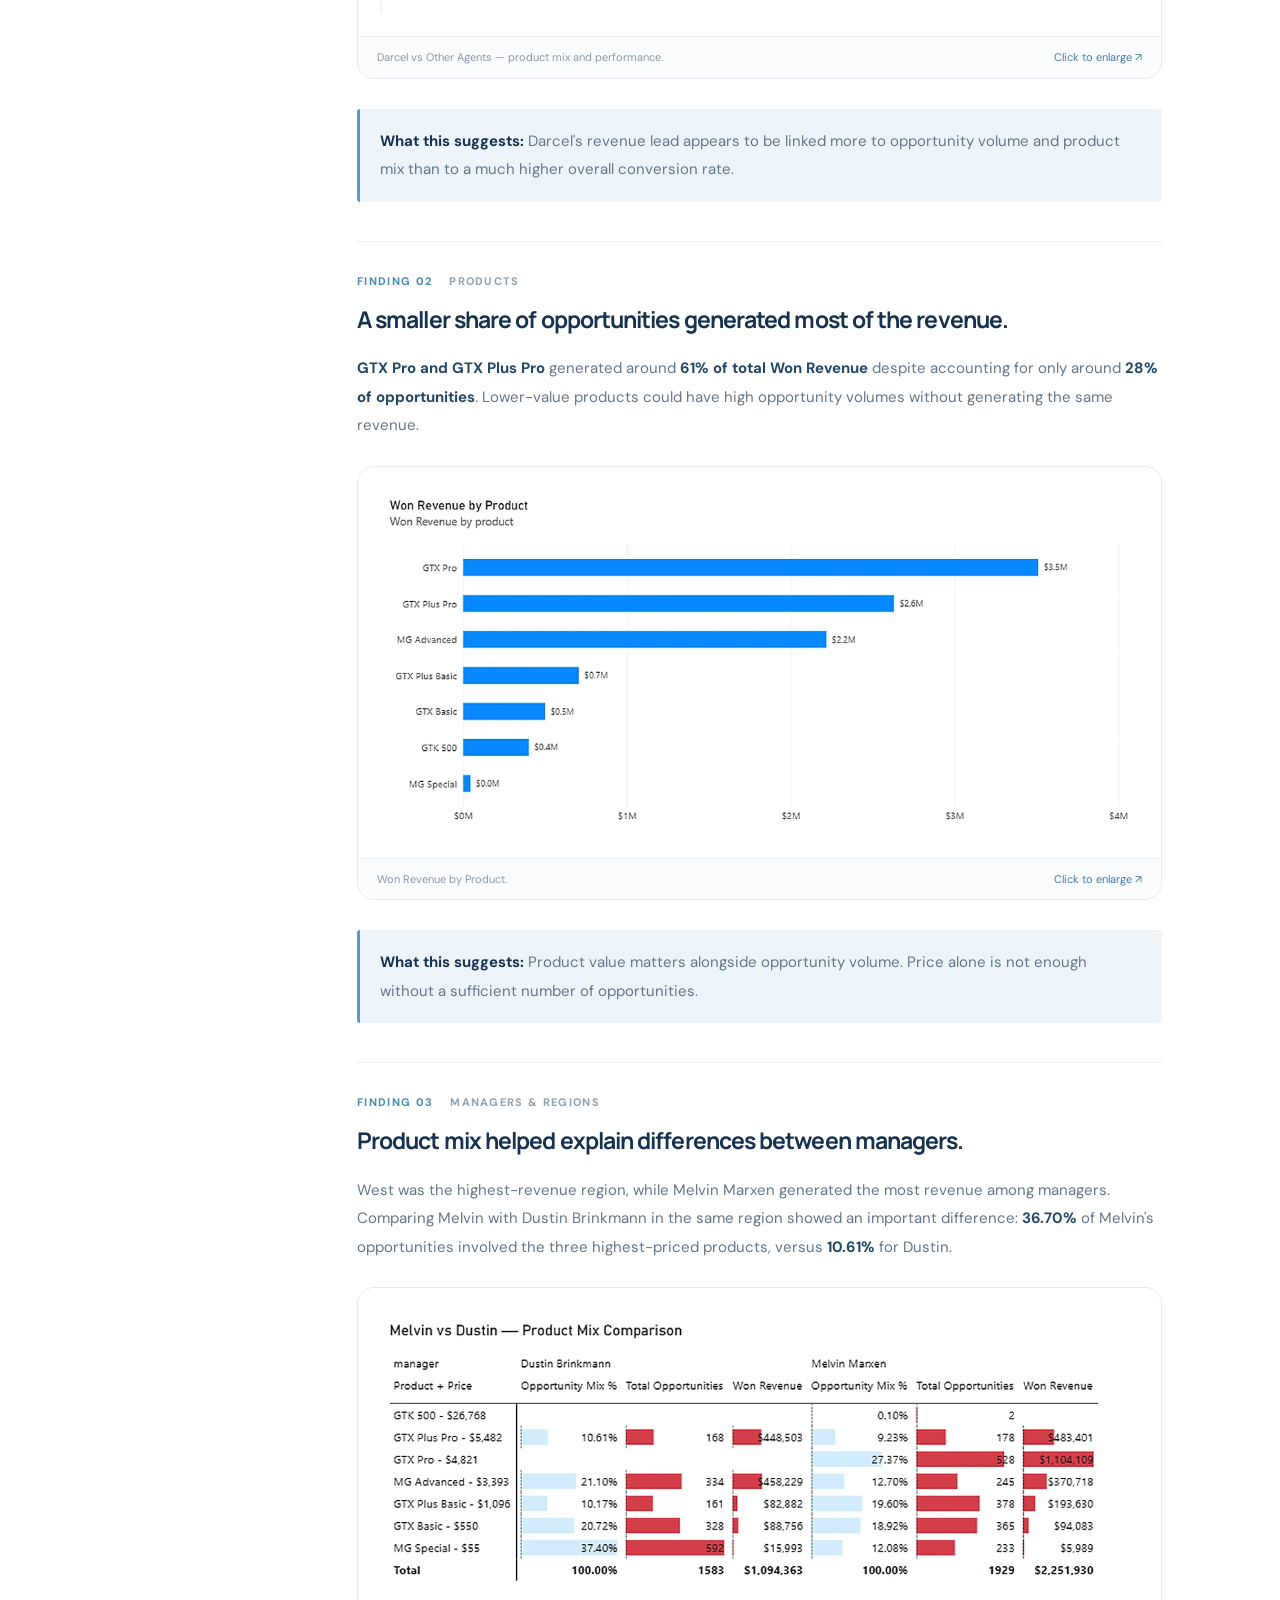
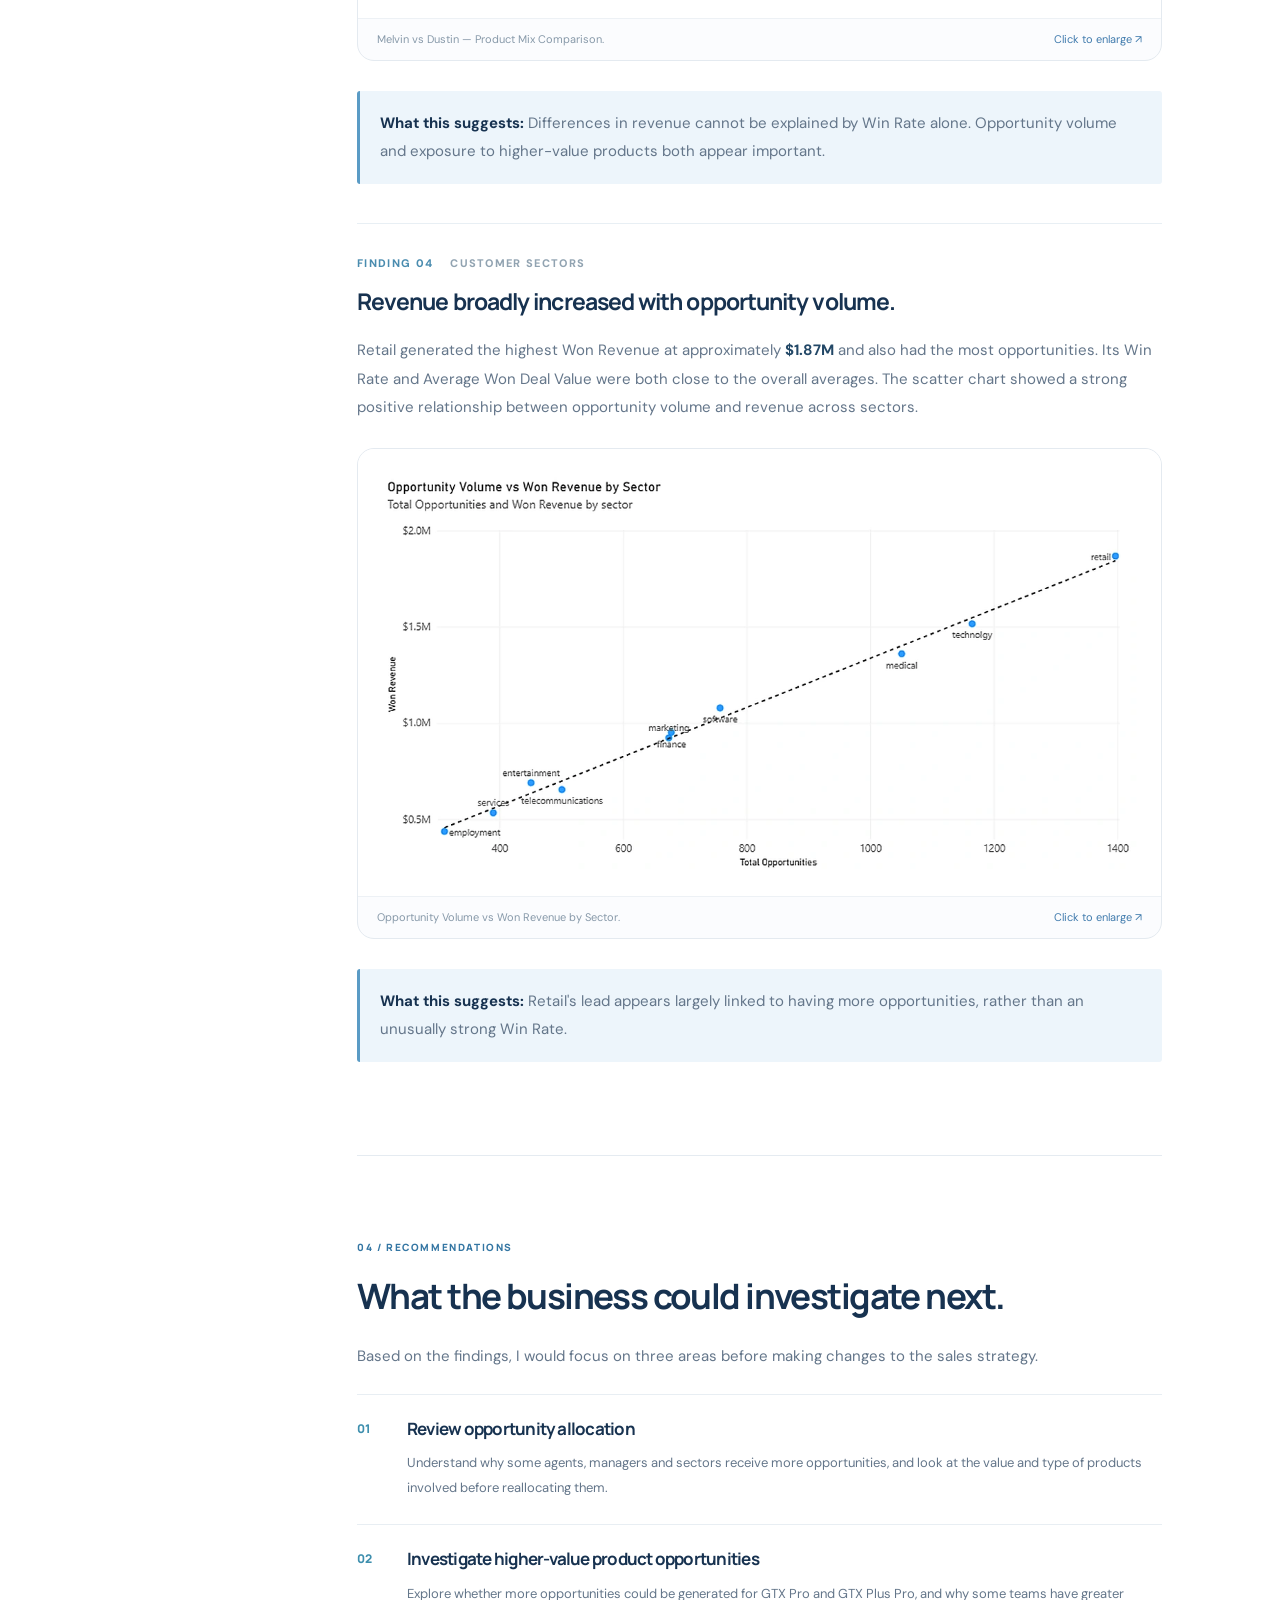
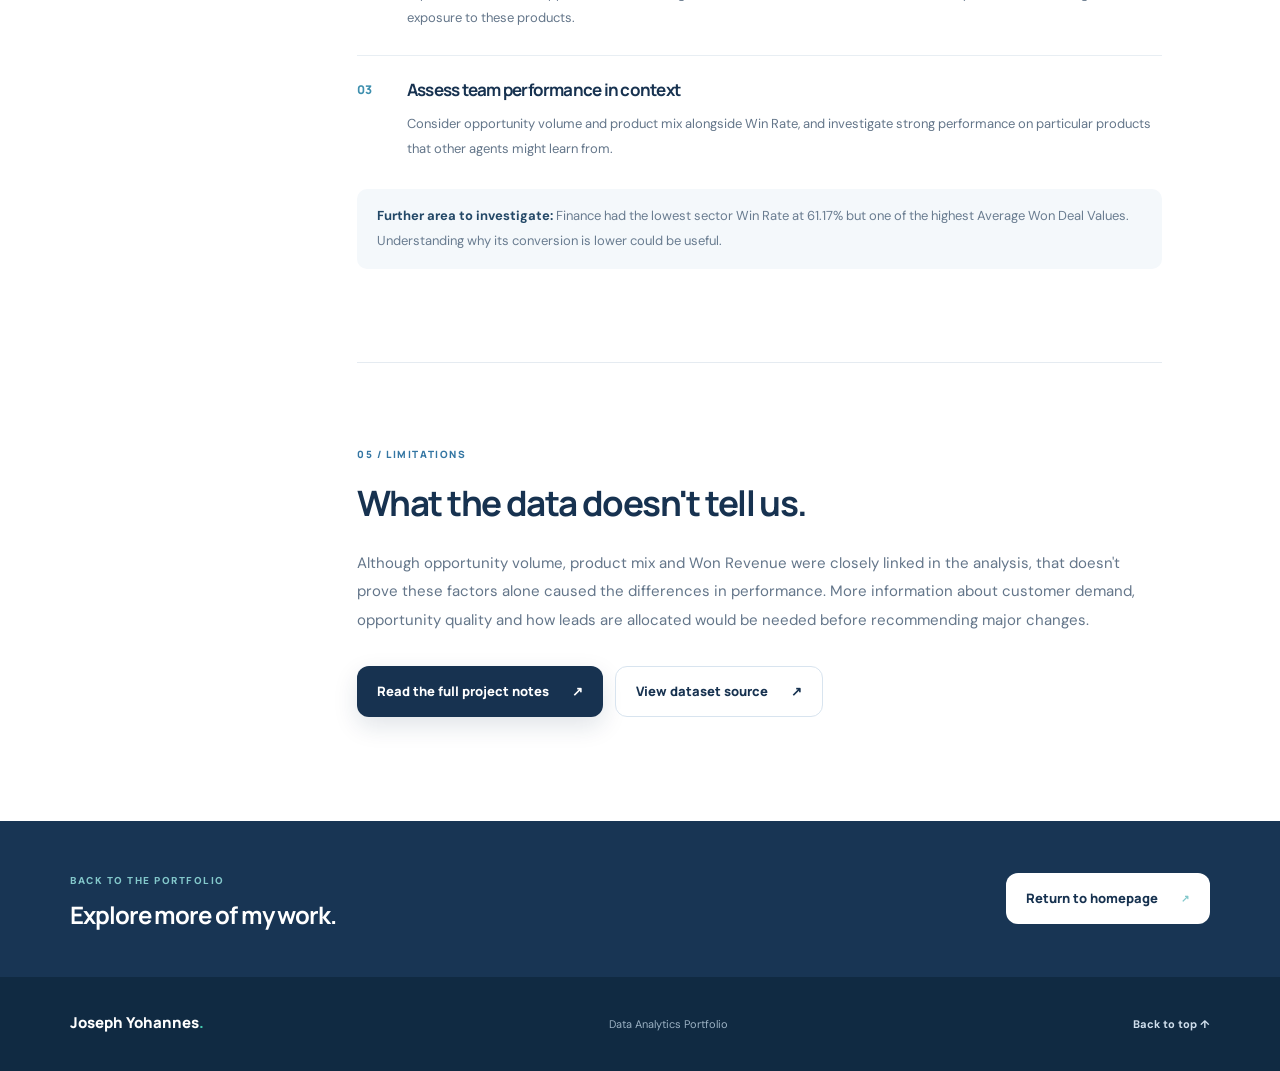
==== commit e9039ee9: "Update CRM dataset description to match final project notes" ====
--- a/projects/crm-sales-pipeline/index.html
+++ b/projects/crm-sales-pipeline/index.html
@@ -16,7 +16,7 @@
     <section class="case-hero"><div class="container case-hero-inner"><a class="back-link" href="../../#projects">← Back to projects</a><span class="eyebrow eyebrow-static">CASE STUDY 01 / POWER BI</span><h1>CRM Sales Pipeline<br><em>Analysis.</em></h1><p class="case-lead">Understanding what drives higher Won Revenue across sales agents, products, managers, regions and customer sectors.</p><div class="case-meta"><span><small>TOOLS</small>Power BI · Power Query · DAX</span><span><small>DATASET</small>CRM Sales Opportunities</span><span><small>FOCUS</small>Sales performance & business insights</span></div></div></section>
     <section class="case-kpis"><div class="container kpi-grid"><div><span>Won revenue</span><strong>$10.01M</strong></div><div><span>Sales opportunities</span><strong>8,800</strong></div><div><span>Won deals</span><strong>4,238</strong></div><div><span>Overall win rate</span><strong>63.15%</strong></div></div></section>
     <section class="case-section"><div class="container case-layout"><aside class="case-toc"><span>ON THIS PAGE</span><a href="#challenge">01 / The question</a><a href="#process">02 / My approach</a><a href="#findings">03 / Key findings</a><a href="#recommendations">04 / Recommendations</a><a href="#limitations">05 / Limitations</a></aside><div class="case-body">
-      <section id="challenge" class="story-block"><span class="story-num">01 / THE QUESTION</span><h2>What drives stronger sales performance?</h2><p>I analysed a B2B sales pipeline from a fictional computer hardware business to understand where the strongest sales results were coming from and what appeared to explain the differences.</p><p>Rather than looking only at who generated the most revenue, I wanted to investigate four areas: individual agents, products, managers and regions, and customer sectors.</p><div class="question-grid"><div><span>01</span><strong>Sales agents</strong><small>What distinguishes top performers?</small></div><div><span>02</span><strong>Products</strong><small>Which products have the greatest commercial impact?</small></div><div><span>03</span><strong>Managers & regions</strong><small>What explains differences between teams?</small></div><div><span>04</span><strong>Customer sectors</strong><small>How closely is revenue linked to opportunity volume?</small></div></div></section>
+      <section id="challenge" class="story-block"><span class="story-num">01 / THE QUESTION</span><h2>What drives stronger sales performance?</h2><p>The dataset used for this project is CRM Sales Opportunities, obtained from the Maven Analytics Data Playground.</p><p>It contains 8,800 sales opportunities from a B2B computer hardware company, alongside information on sales teams, products and customer accounts.</p><p>Rather than looking only at who generated the most revenue, I wanted to investigate four areas: individual agents, products, managers and regions, and customer sectors.</p><div class="question-grid"><div><span>01</span><strong>Sales agents</strong><small>What distinguishes top performers?</small></div><div><span>02</span><strong>Products</strong><small>Which products have the greatest commercial impact?</small></div><div><span>03</span><strong>Managers & regions</strong><small>What explains differences between teams?</small></div><div><span>04</span><strong>Customer sectors</strong><small>How closely is revenue linked to opportunity volume?</small></div></div></section>
       <section id="process" class="story-block"><span class="story-num">02 / MY APPROACH</span><h2>Preparing the data before analysing it.</h2><p>I worked with four related tables covering sales opportunities, products, customer accounts and sales teams. I used a fact-and-dimension model in Power BI, created DAX measures and checked data quality before comparing performance.</p><div class="process-steps"><div><span class="step-no">01</span><p><strong>Data cleaning</strong> — Corrected a product-name mismatch between <code>GTXPro</code> and <code>GTX Pro</code> in Power Query.</p></div><div><span class="step-no">02</span><p><strong>Data quality</strong> — Investigated 1,425 opportunities without a customer sector. All were still open, so I retained them in the dataset but excluded the blank category from the sector comparison.</p></div><div><span class="step-no">03</span><p><strong>Measures and analysis</strong> — Built measures including Won Revenue, Won Deals, Win Rate, Average Won Deal Value and Opportunity Mix %.</p></div></div><figure class="chart-frame"><a href="../../assets/images/data-model.webp" target="_blank" rel="noopener" aria-label="Open larger data model image"><img loading="lazy" src="../../assets/images/data-model.webp" alt="Power BI data model showing sales_pipeline linked to sales_teams, products and accounts" width="1105" height="325"></a><figcaption>Power BI model view — three dimension tables connected to the sales opportunities fact table. <span>Click to enlarge ↗</span></figcaption></figure></section>
       <section id="findings" class="story-block"><span class="story-num">03 / KEY FINDINGS</span><h2>The patterns behind the performance.</h2><div class="finding"><div class="finding-label">FINDING 01 <span>SALES AGENTS</span></div><h3>Higher revenue didn't mean a higher overall Win Rate.</h3><p>Darcel Schlechet generated the most Won Revenue at around <strong>$1.15M</strong>. His Win Rate was almost identical to the company average, but he handled <strong>65.6% more opportunities</strong> than the next-highest agent and had a much larger share of higher-value products.</p><figure class="chart-frame"><a href="../../assets/images/darcel-product-mix.webp" target="_blank" rel="noopener"><img loading="lazy" src="../../assets/images/darcel-product-mix.webp" alt="Darcel versus other agents Power BI product-mix matrix" width="1100" height="316"></a><figcaption>Darcel vs Other Agents — product mix and performance. <span>Click to enlarge ↗</span></figcaption></figure><p class="insight-note"><strong>What this suggests:</strong> Darcel's revenue lead appears to be linked more to opportunity volume and product mix than to a much higher overall conversion rate.</p></div>
       <div class="finding"><div class="finding-label">FINDING 02 <span>PRODUCTS</span></div><h3>A smaller share of opportunities generated most of the revenue.</h3><p><strong>GTX Pro and GTX Plus Pro</strong> generated around <strong>61% of total Won Revenue</strong> despite accounting for only around <strong>28% of opportunities</strong>. Lower-value products could have high opportunity volumes without generating the same revenue.</p><figure class="chart-frame"><a href="../../assets/images/product-revenue.webp" target="_blank" rel="noopener"><img loading="lazy" src="../../assets/images/product-revenue.webp" alt="Horizontal Power BI bar chart of won revenue by product, led by GTX Pro and GTX Plus Pro" width="1100" height="500"></a><figcaption>Won Revenue by Product. <span>Click to enlarge ↗</span></figcaption></figure><p class="insight-note"><strong>What this suggests:</strong> Product value matters alongside opportunity volume. Price alone is not enough without a sufficient number of opportunities.</p></div>
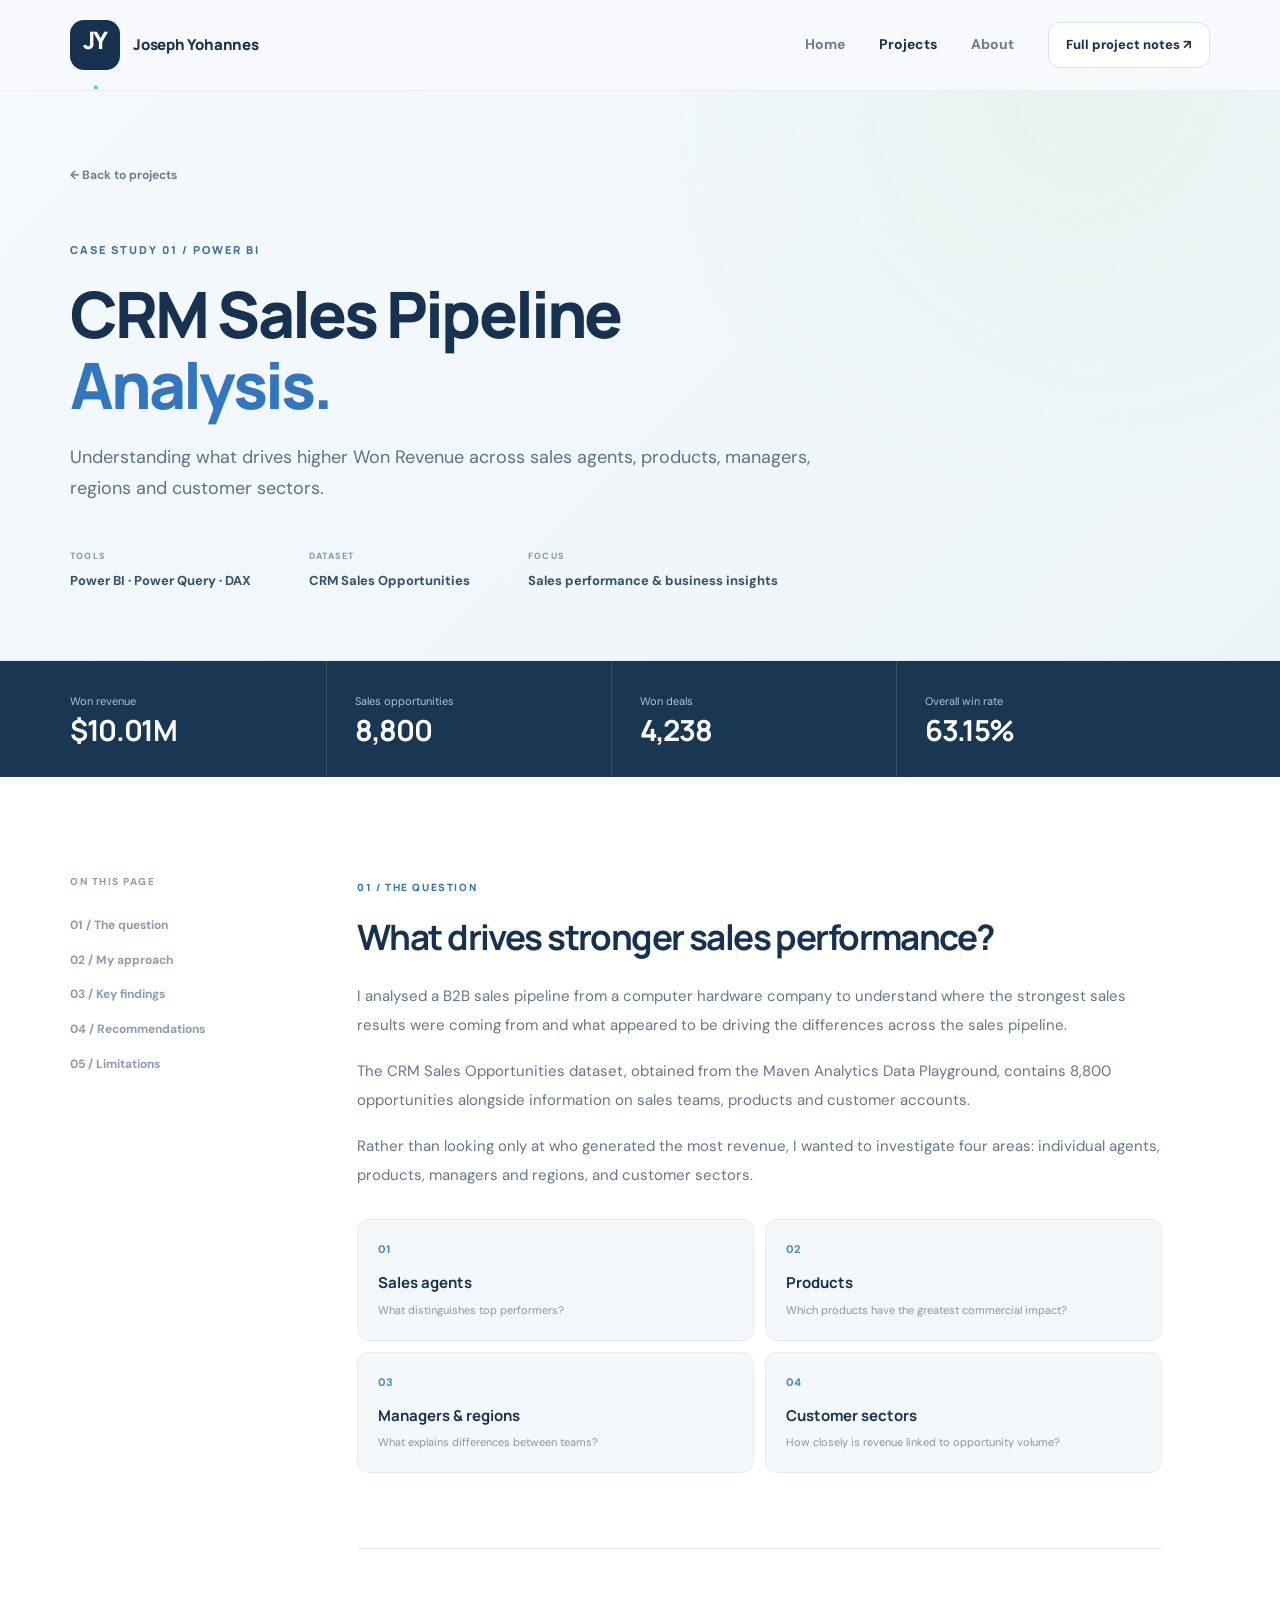
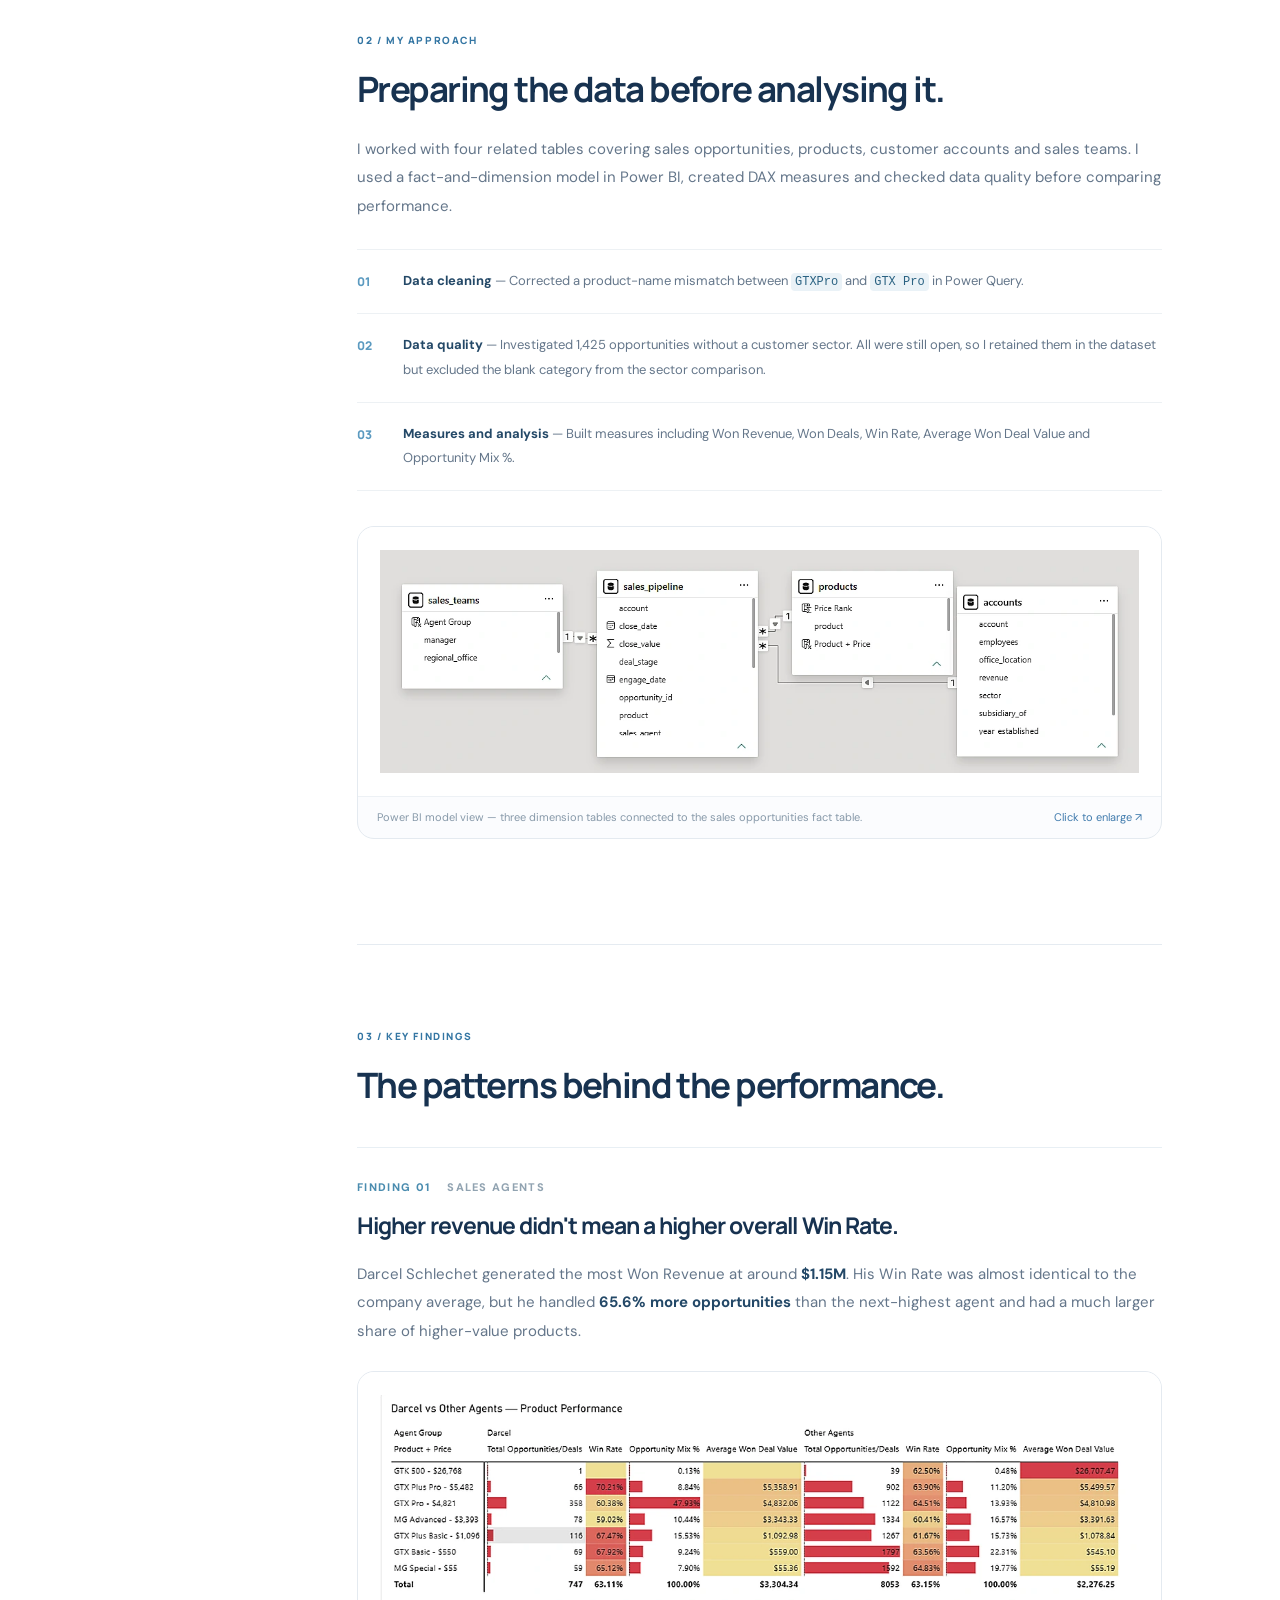
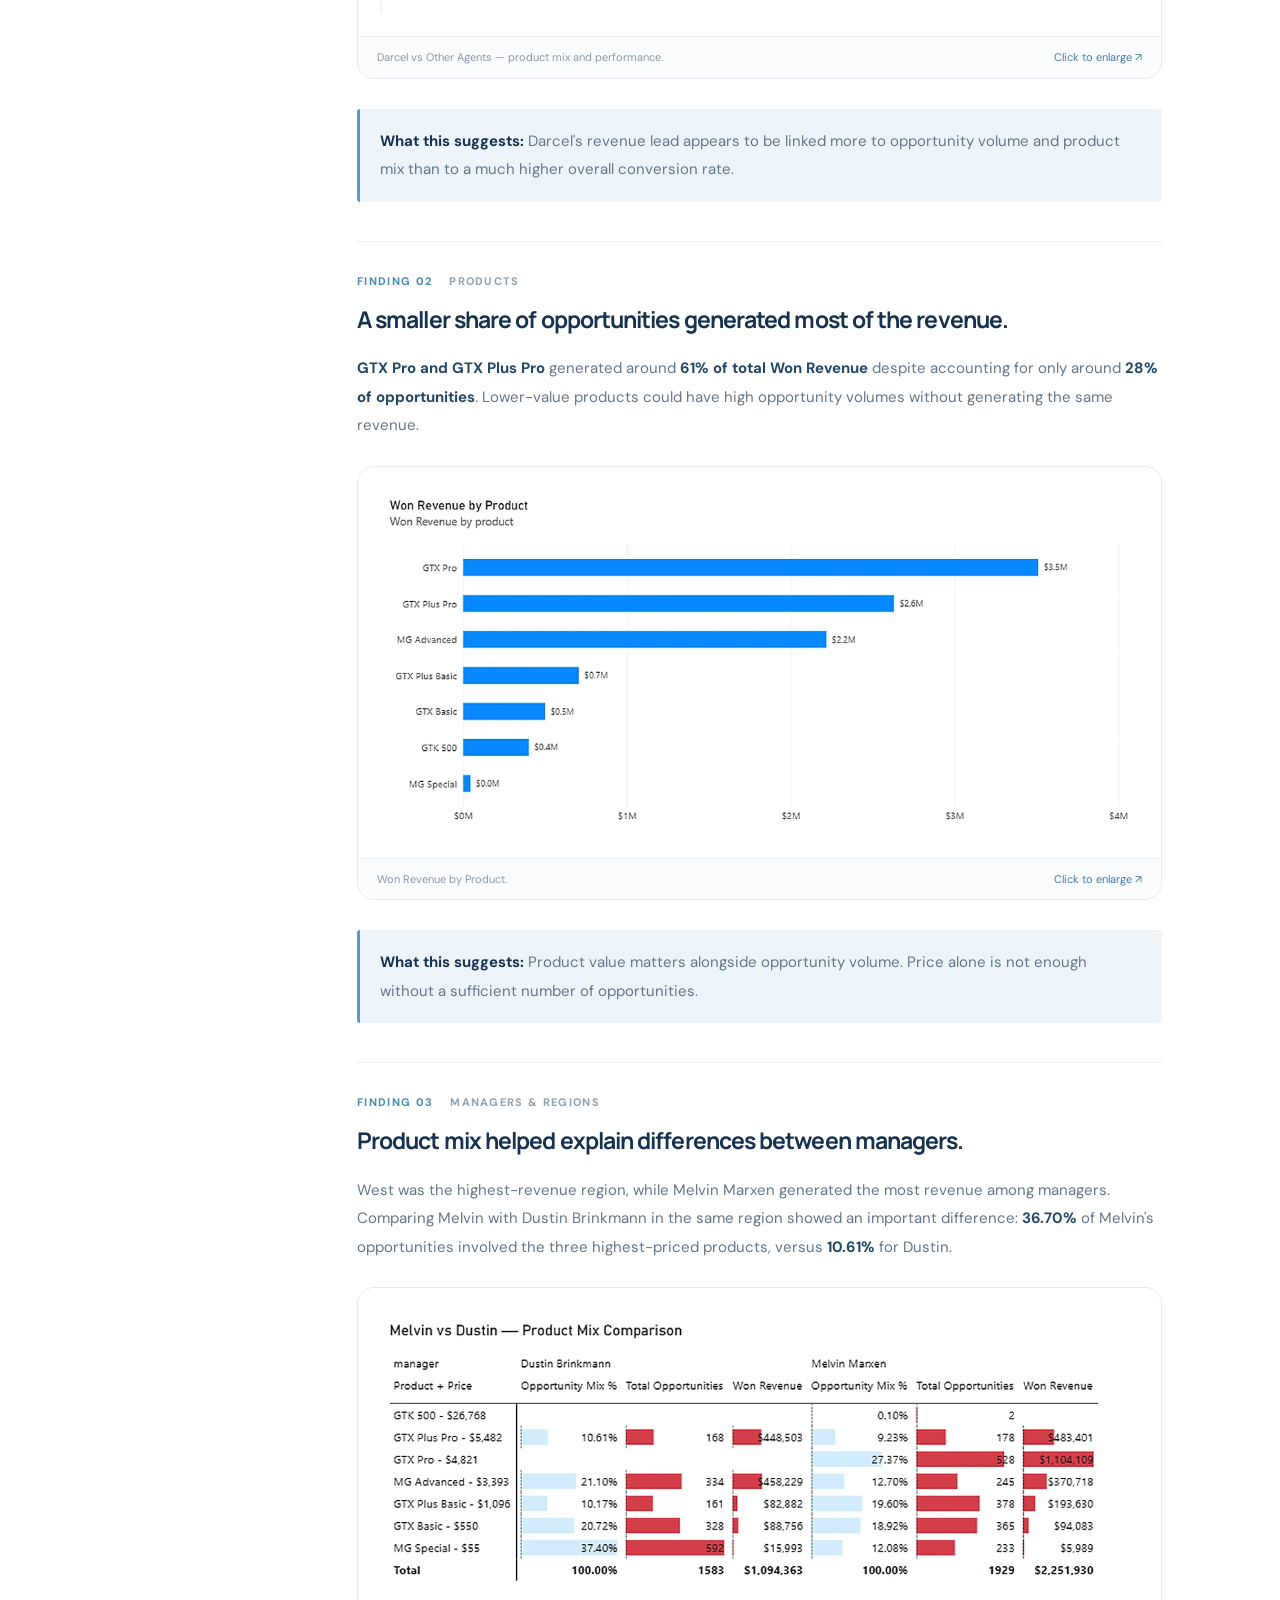
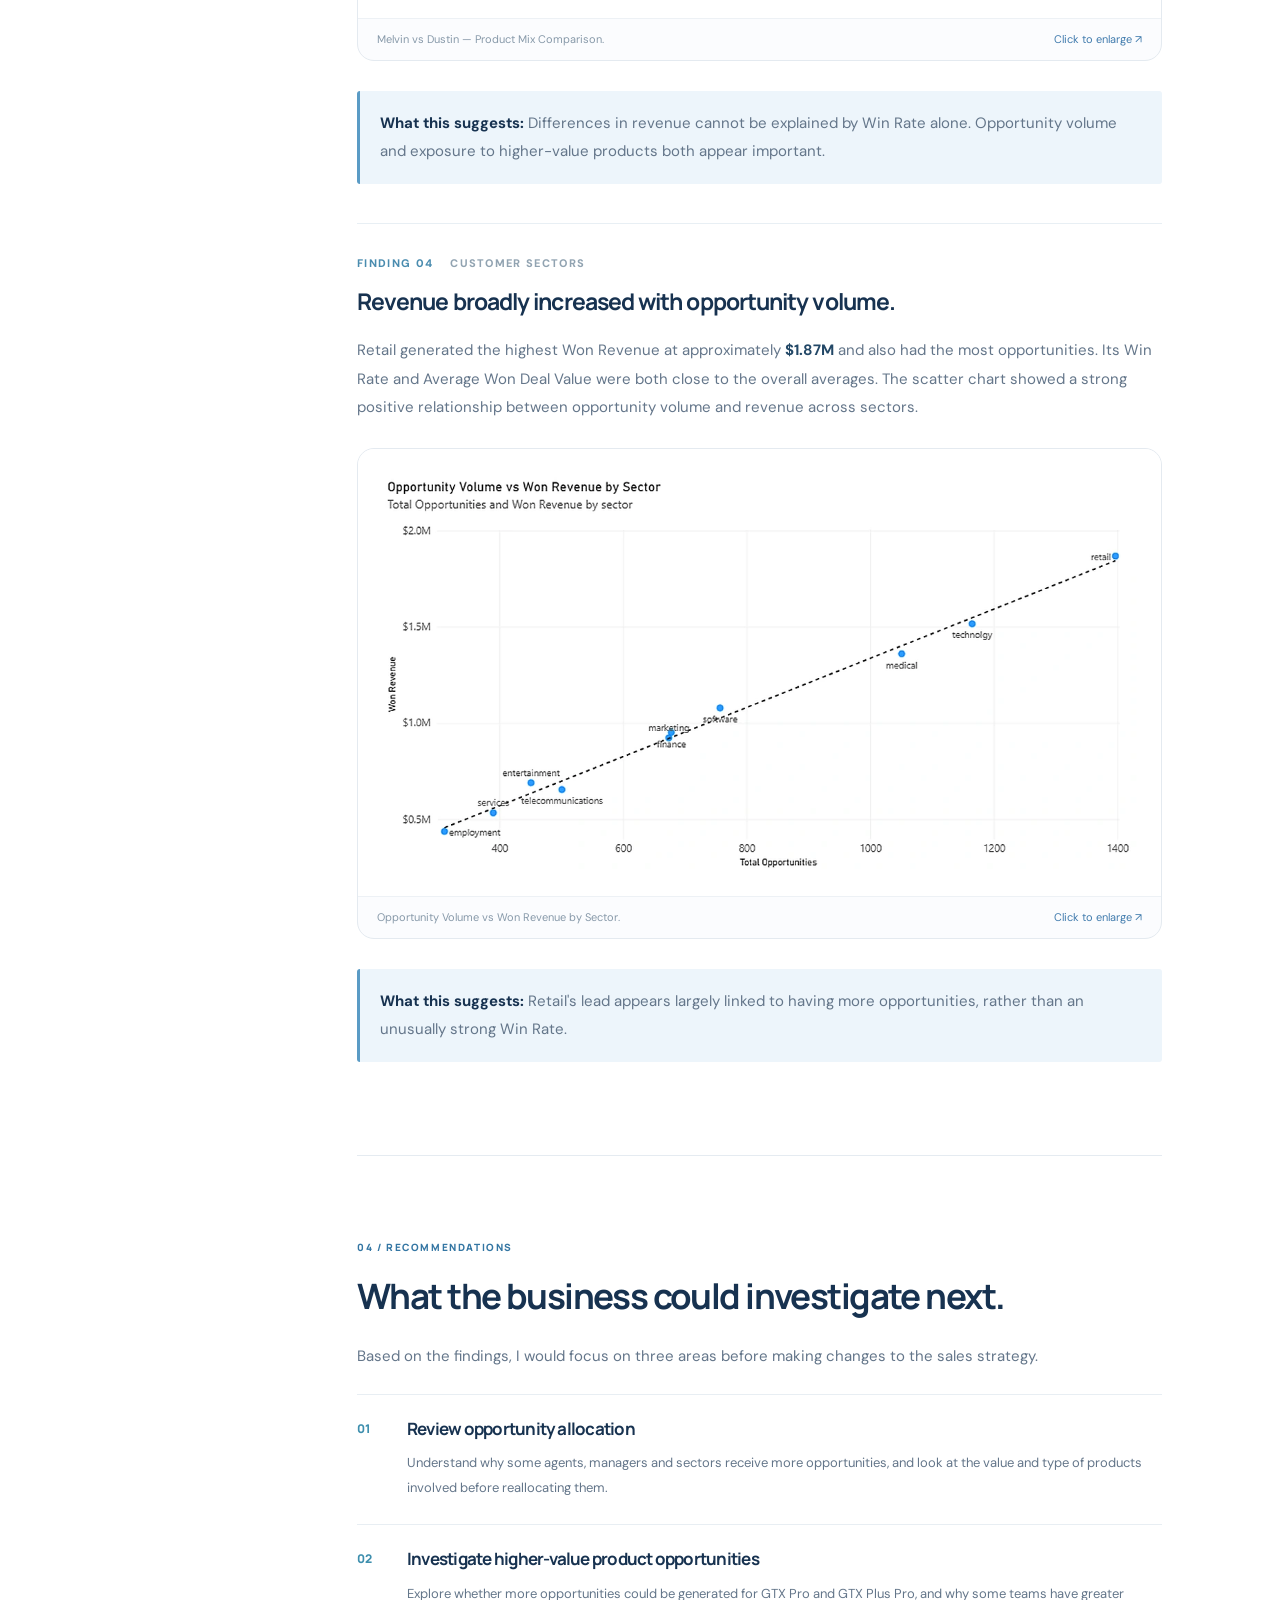
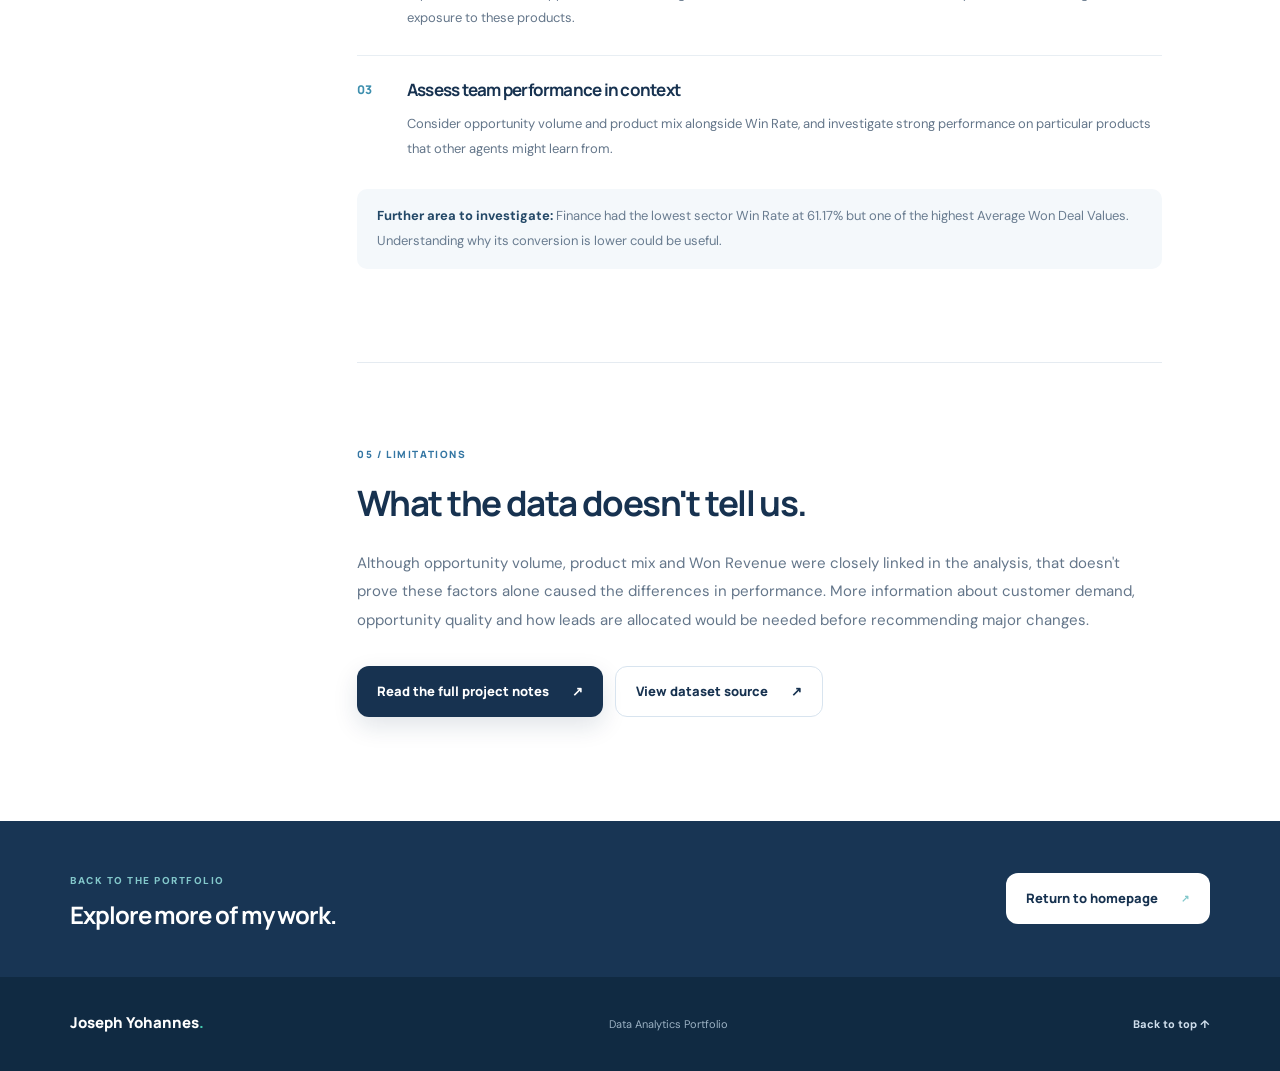
==== commit cba8a445: "Improve CRM case study introduction" ====
--- a/projects/crm-sales-pipeline/index.html
+++ b/projects/crm-sales-pipeline/index.html
@@ -16,7 +16,7 @@
     <section class="case-hero"><div class="container case-hero-inner"><a class="back-link" href="../../#projects">← Back to projects</a><span class="eyebrow eyebrow-static">CASE STUDY 01 / POWER BI</span><h1>CRM Sales Pipeline<br><em>Analysis.</em></h1><p class="case-lead">Understanding what drives higher Won Revenue across sales agents, products, managers, regions and customer sectors.</p><div class="case-meta"><span><small>TOOLS</small>Power BI · Power Query · DAX</span><span><small>DATASET</small>CRM Sales Opportunities</span><span><small>FOCUS</small>Sales performance & business insights</span></div></div></section>
     <section class="case-kpis"><div class="container kpi-grid"><div><span>Won revenue</span><strong>$10.01M</strong></div><div><span>Sales opportunities</span><strong>8,800</strong></div><div><span>Won deals</span><strong>4,238</strong></div><div><span>Overall win rate</span><strong>63.15%</strong></div></div></section>
     <section class="case-section"><div class="container case-layout"><aside class="case-toc"><span>ON THIS PAGE</span><a href="#challenge">01 / The question</a><a href="#process">02 / My approach</a><a href="#findings">03 / Key findings</a><a href="#recommendations">04 / Recommendations</a><a href="#limitations">05 / Limitations</a></aside><div class="case-body">
-      <section id="challenge" class="story-block"><span class="story-num">01 / THE QUESTION</span><h2>What drives stronger sales performance?</h2><p>The dataset used for this project is CRM Sales Opportunities, obtained from the Maven Analytics Data Playground.</p><p>It contains 8,800 sales opportunities from a B2B computer hardware company, alongside information on sales teams, products and customer accounts.</p><p>Rather than looking only at who generated the most revenue, I wanted to investigate four areas: individual agents, products, managers and regions, and customer sectors.</p><div class="question-grid"><div><span>01</span><strong>Sales agents</strong><small>What distinguishes top performers?</small></div><div><span>02</span><strong>Products</strong><small>Which products have the greatest commercial impact?</small></div><div><span>03</span><strong>Managers & regions</strong><small>What explains differences between teams?</small></div><div><span>04</span><strong>Customer sectors</strong><small>How closely is revenue linked to opportunity volume?</small></div></div></section>
+      <section id="challenge" class="story-block"><span class="story-num">01 / THE QUESTION</span><h2>What drives stronger sales performance?</h2><p>I analysed a B2B sales pipeline from a computer hardware company to understand where the strongest sales results were coming from and what appeared to be driving the differences across the sales pipeline.</p><p>The CRM Sales Opportunities dataset, obtained from the Maven Analytics Data Playground, contains 8,800 opportunities alongside information on sales teams, products and customer accounts.</p><p>Rather than looking only at who generated the most revenue, I wanted to investigate four areas: individual agents, products, managers and regions, and customer sectors.</p><div class="question-grid"><div><span>01</span><strong>Sales agents</strong><small>What distinguishes top performers?</small></div><div><span>02</span><strong>Products</strong><small>Which products have the greatest commercial impact?</small></div><div><span>03</span><strong>Managers & regions</strong><small>What explains differences between teams?</small></div><div><span>04</span><strong>Customer sectors</strong><small>How closely is revenue linked to opportunity volume?</small></div></div></section>
       <section id="process" class="story-block"><span class="story-num">02 / MY APPROACH</span><h2>Preparing the data before analysing it.</h2><p>I worked with four related tables covering sales opportunities, products, customer accounts and sales teams. I used a fact-and-dimension model in Power BI, created DAX measures and checked data quality before comparing performance.</p><div class="process-steps"><div><span class="step-no">01</span><p><strong>Data cleaning</strong> — Corrected a product-name mismatch between <code>GTXPro</code> and <code>GTX Pro</code> in Power Query.</p></div><div><span class="step-no">02</span><p><strong>Data quality</strong> — Investigated 1,425 opportunities without a customer sector. All were still open, so I retained them in the dataset but excluded the blank category from the sector comparison.</p></div><div><span class="step-no">03</span><p><strong>Measures and analysis</strong> — Built measures including Won Revenue, Won Deals, Win Rate, Average Won Deal Value and Opportunity Mix %.</p></div></div><figure class="chart-frame"><a href="../../assets/images/data-model.webp" target="_blank" rel="noopener" aria-label="Open larger data model image"><img loading="lazy" src="../../assets/images/data-model.webp" alt="Power BI data model showing sales_pipeline linked to sales_teams, products and accounts" width="1105" height="325"></a><figcaption>Power BI model view — three dimension tables connected to the sales opportunities fact table. <span>Click to enlarge ↗</span></figcaption></figure></section>
       <section id="findings" class="story-block"><span class="story-num">03 / KEY FINDINGS</span><h2>The patterns behind the performance.</h2><div class="finding"><div class="finding-label">FINDING 01 <span>SALES AGENTS</span></div><h3>Higher revenue didn't mean a higher overall Win Rate.</h3><p>Darcel Schlechet generated the most Won Revenue at around <strong>$1.15M</strong>. His Win Rate was almost identical to the company average, but he handled <strong>65.6% more opportunities</strong> than the next-highest agent and had a much larger share of higher-value products.</p><figure class="chart-frame"><a href="../../assets/images/darcel-product-mix.webp" target="_blank" rel="noopener"><img loading="lazy" src="../../assets/images/darcel-product-mix.webp" alt="Darcel versus other agents Power BI product-mix matrix" width="1100" height="316"></a><figcaption>Darcel vs Other Agents — product mix and performance. <span>Click to enlarge ↗</span></figcaption></figure><p class="insight-note"><strong>What this suggests:</strong> Darcel's revenue lead appears to be linked more to opportunity volume and product mix than to a much higher overall conversion rate.</p></div>
       <div class="finding"><div class="finding-label">FINDING 02 <span>PRODUCTS</span></div><h3>A smaller share of opportunities generated most of the revenue.</h3><p><strong>GTX Pro and GTX Plus Pro</strong> generated around <strong>61% of total Won Revenue</strong> despite accounting for only around <strong>28% of opportunities</strong>. Lower-value products could have high opportunity volumes without generating the same revenue.</p><figure class="chart-frame"><a href="../../assets/images/product-revenue.webp" target="_blank" rel="noopener"><img loading="lazy" src="../../assets/images/product-revenue.webp" alt="Horizontal Power BI bar chart of won revenue by product, led by GTX Pro and GTX Plus Pro" width="1100" height="500"></a><figcaption>Won Revenue by Product. <span>Click to enlarge ↗</span></figcaption></figure><p class="insight-note"><strong>What this suggests:</strong> Product value matters alongside opportunity volume. Price alone is not enough without a sufficient number of opportunities.</p></div>
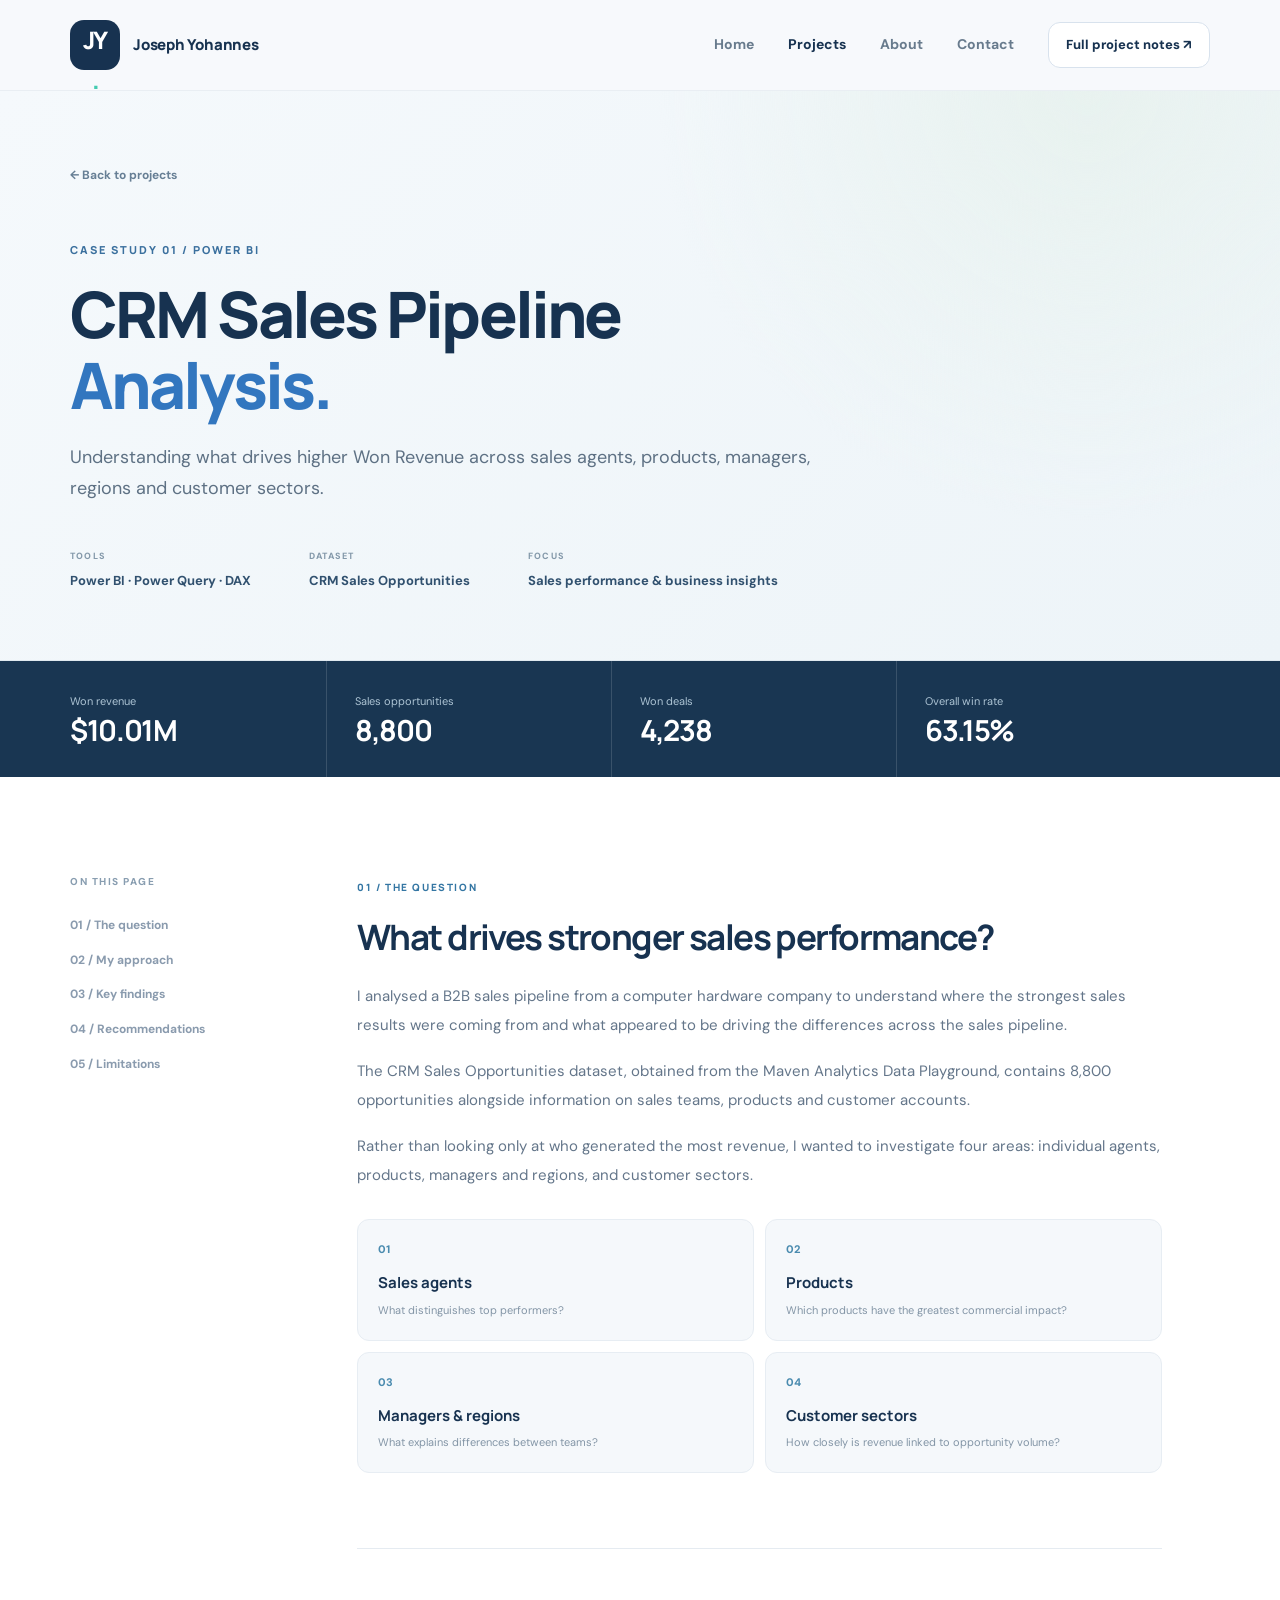
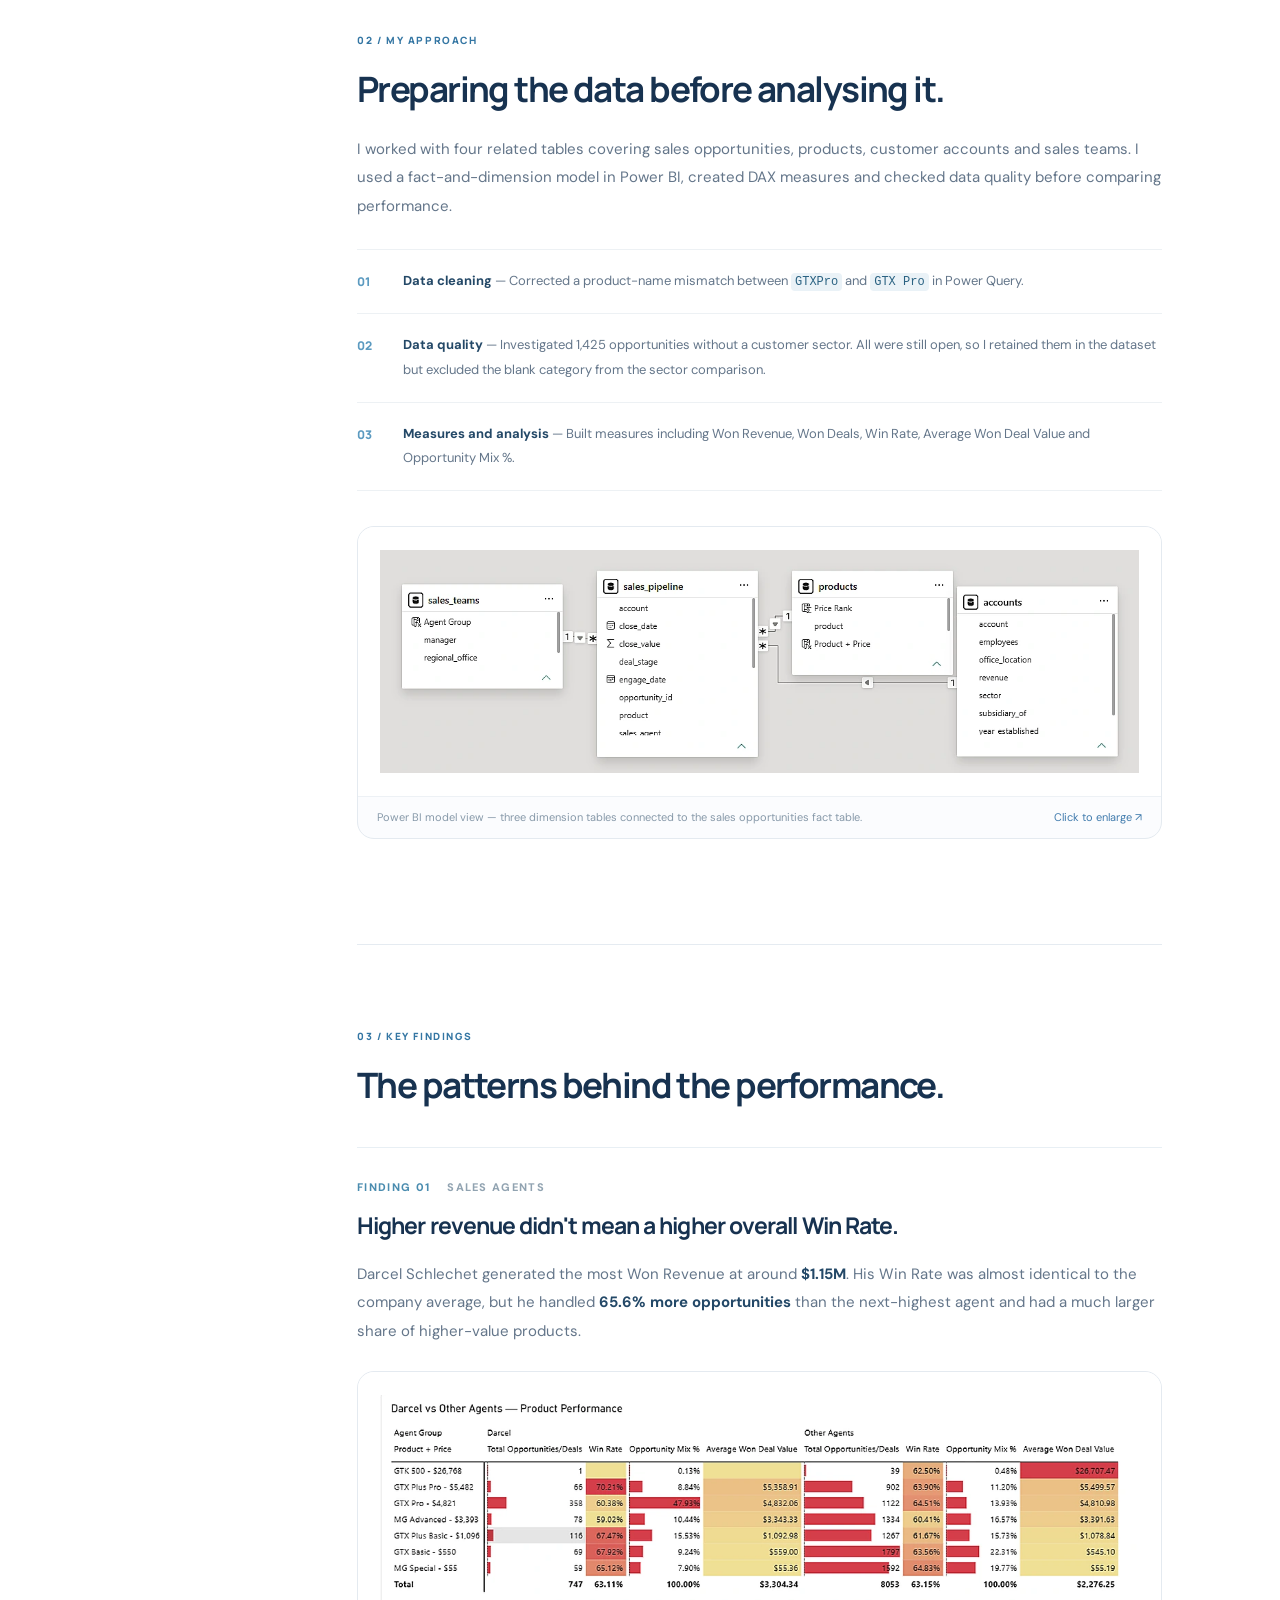
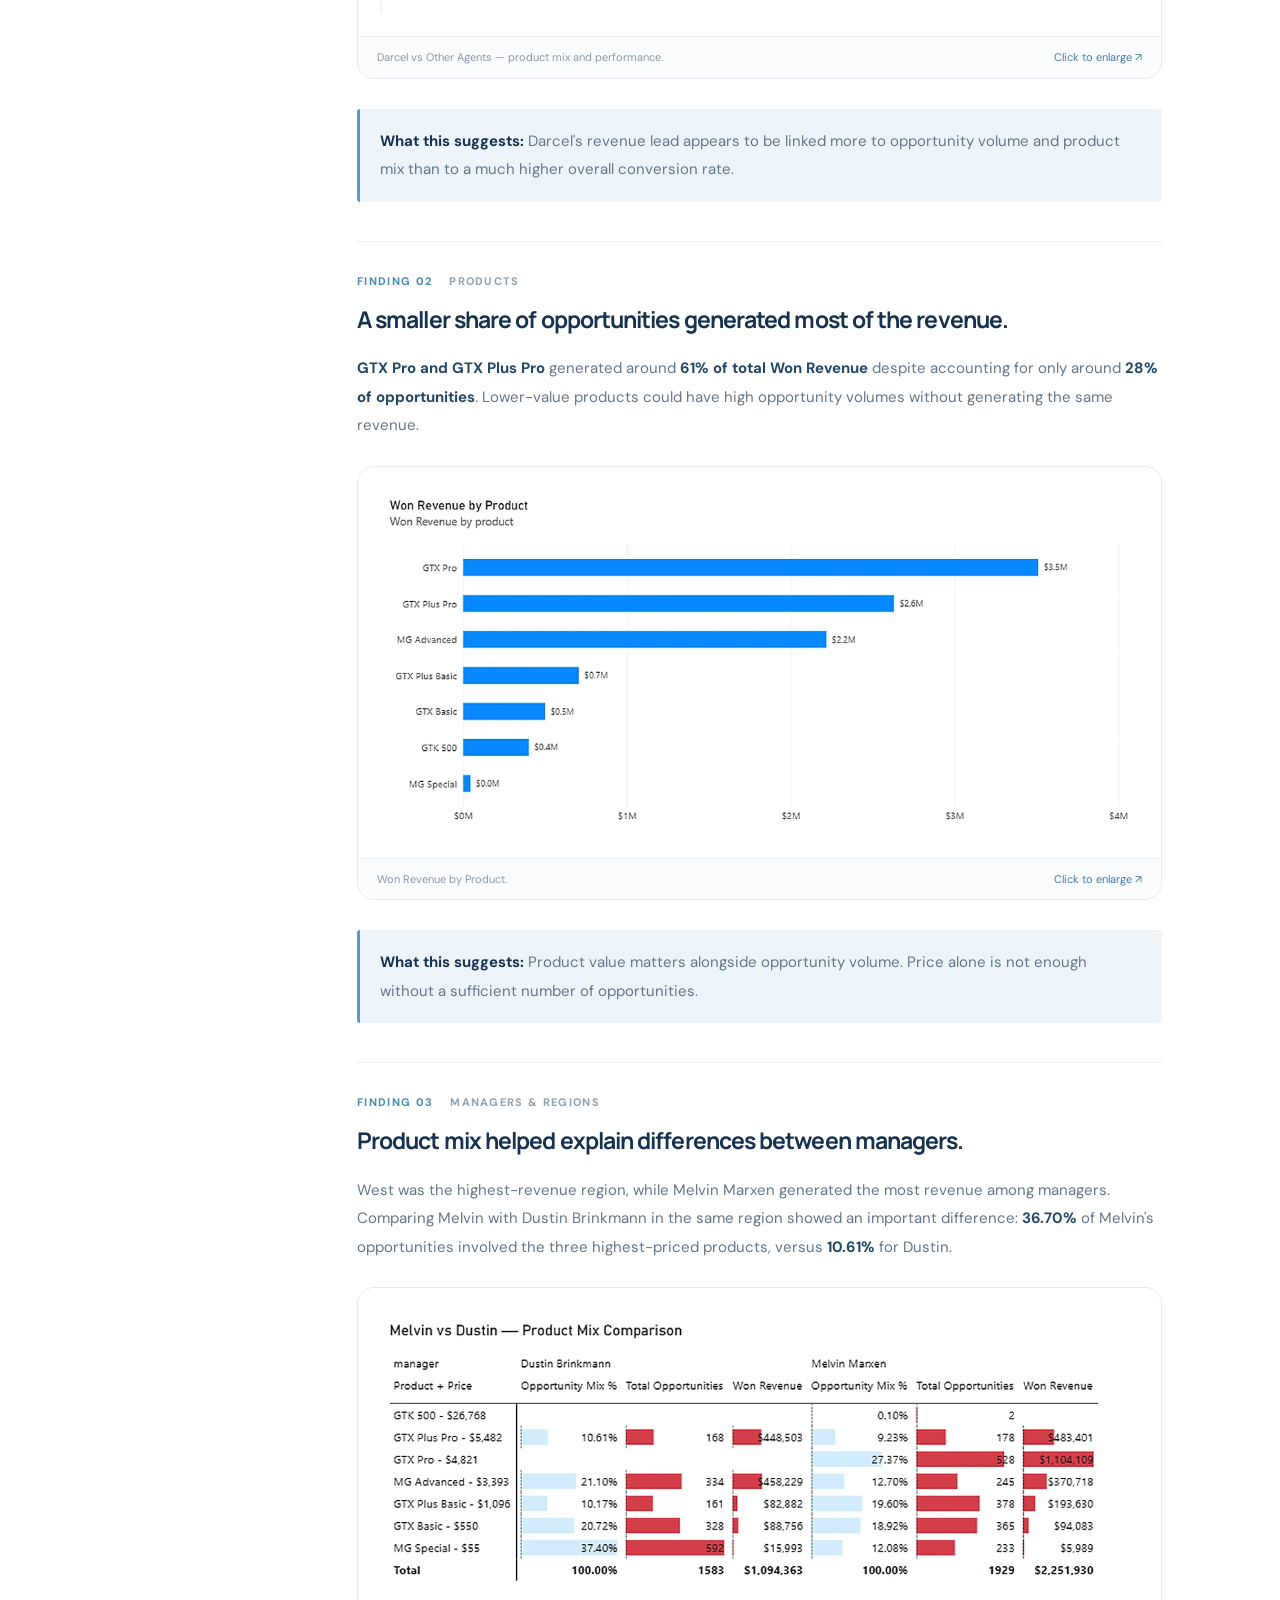
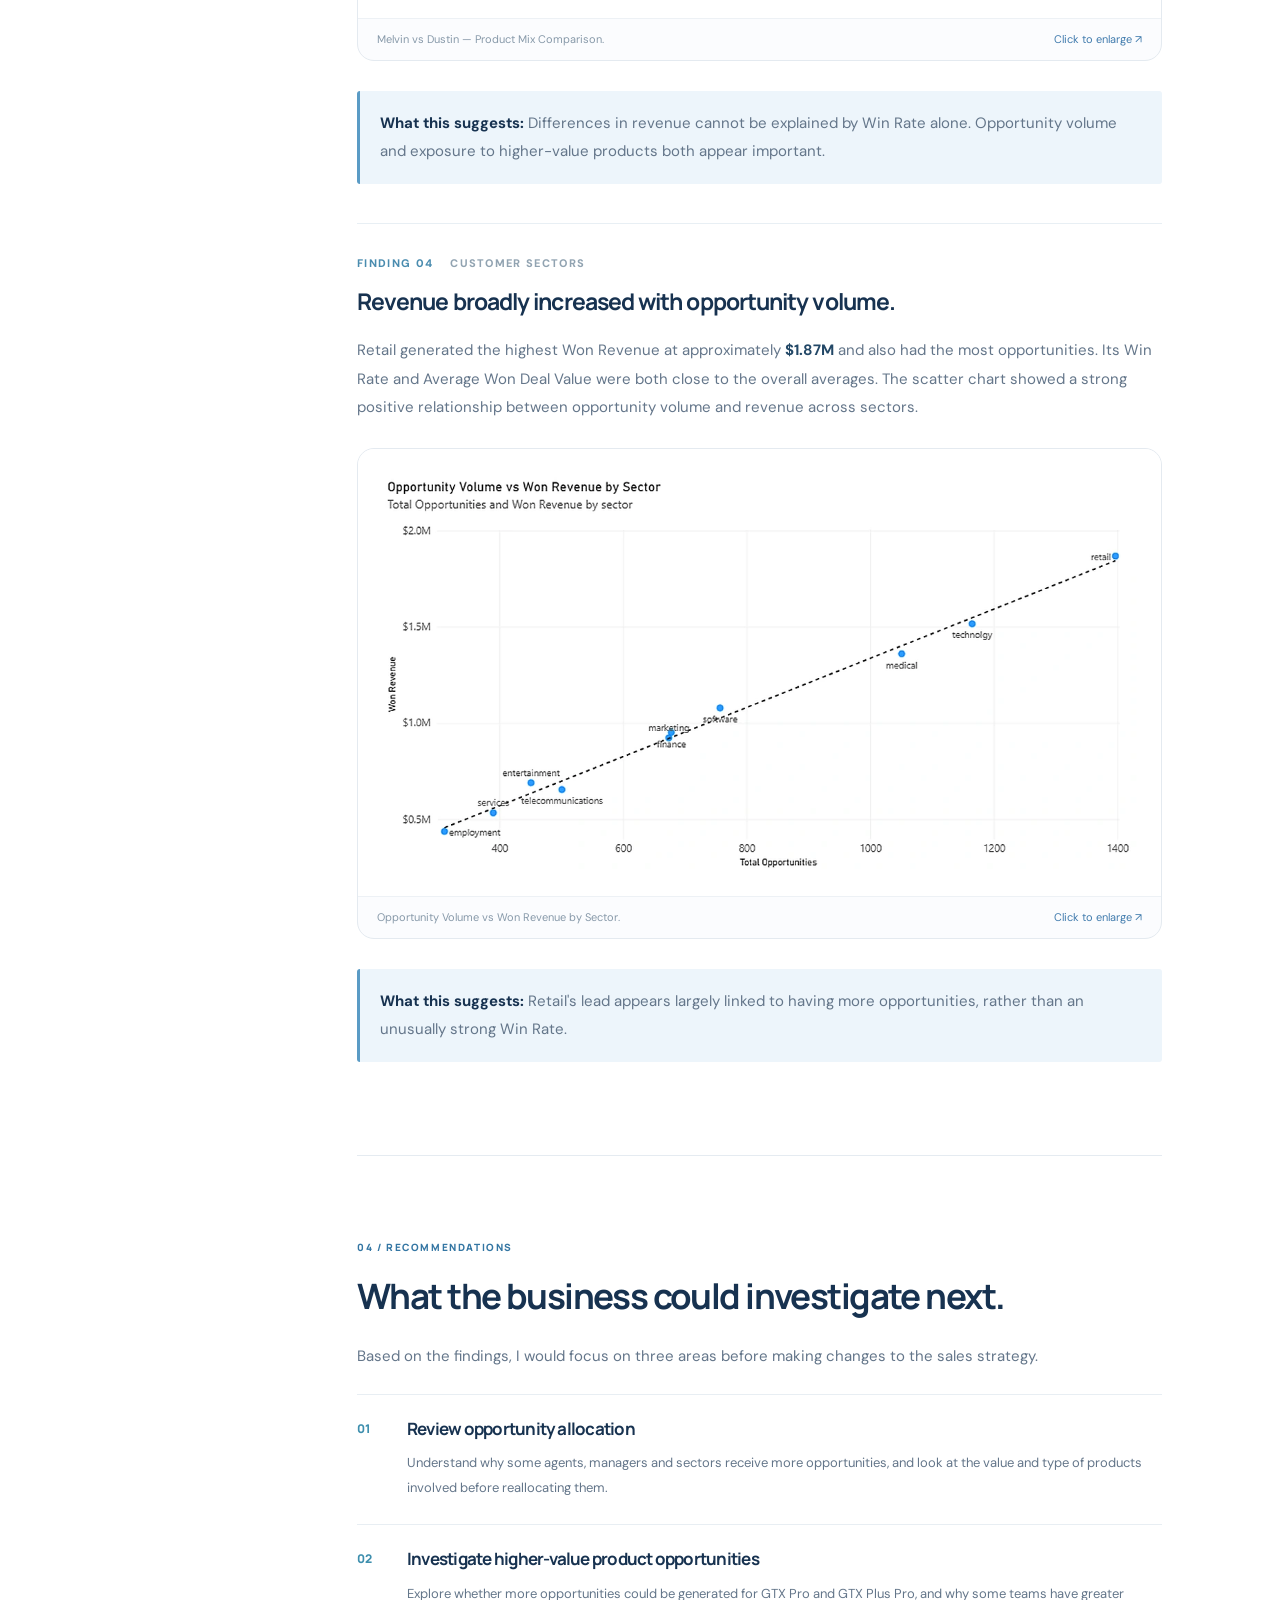
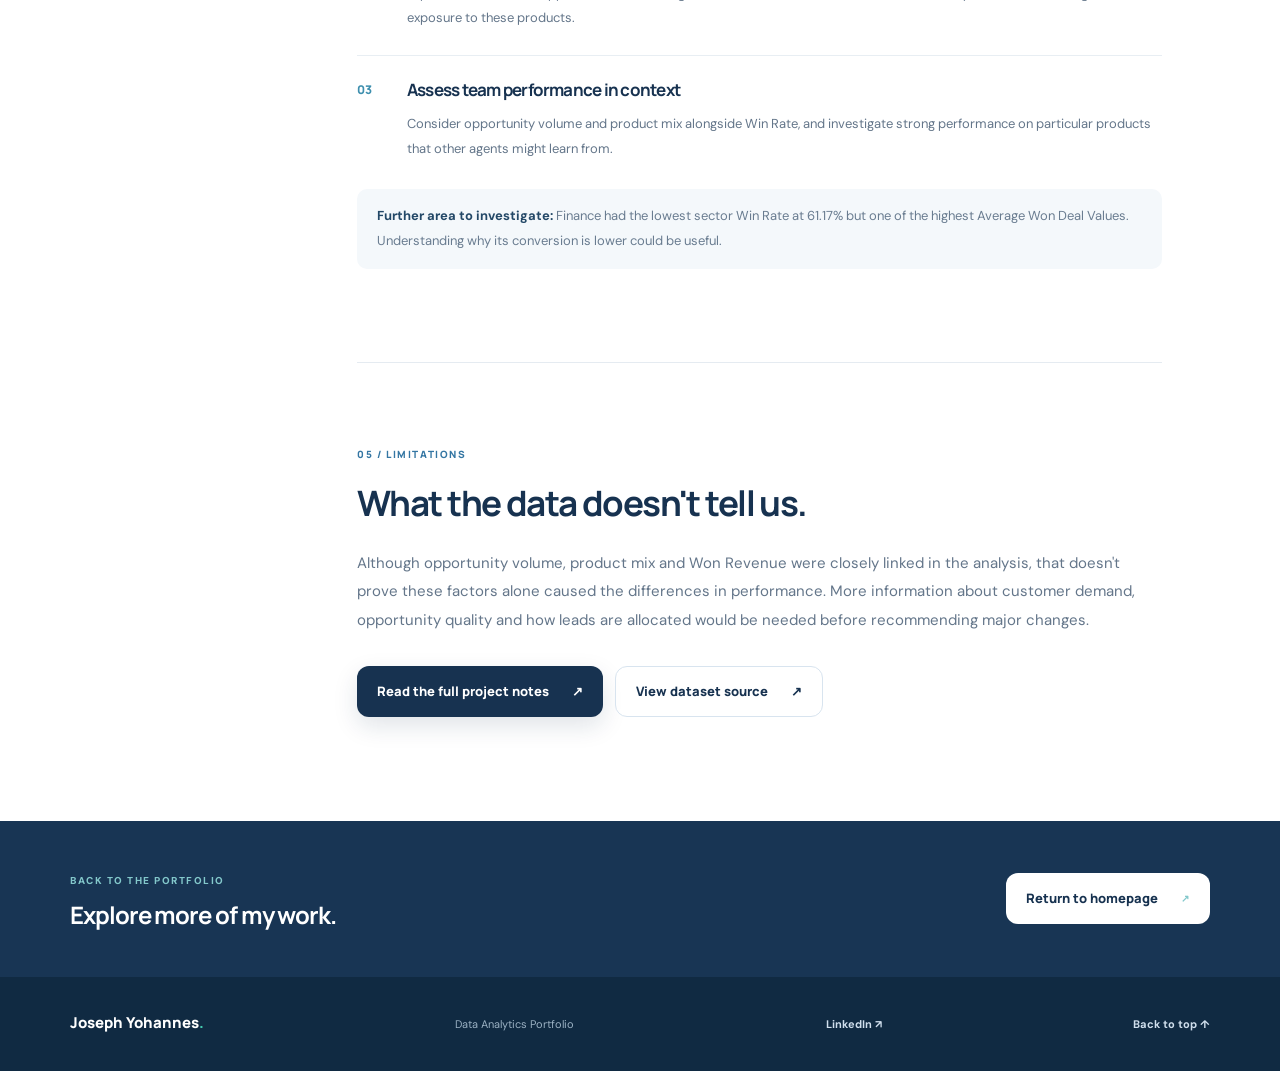
==== commit 9b681b36: "Add contact navigation and LinkedIn link to CRM case study" ====
--- a/projects/crm-sales-pipeline/index.html
+++ b/projects/crm-sales-pipeline/index.html
@@ -11,7 +11,7 @@
 </head>
 <body>
   <a class="skip-link" href="#main">Skip to content</a>
-  <header class="site-header"><div class="container header-inner"><a class="brand" href="../../" aria-label="Joseph Yohannes, home"><span class="brand-mark">JY<span>.</span></span><span class="brand-name">Joseph Yohannes</span></a><nav class="nav" aria-label="Main navigation"><a class="nav-link" href="../../">Home</a><a class="nav-link active" href="../../#projects">Projects</a><a class="nav-link" href="../../#about">About</a><a class="nav-cta" href="../../assets/CRM_Sales_Pipeline_Project_Notes.pdf" target="_blank" rel="noopener">Full project notes ↗</a></nav></div></header>
+  <header class="site-header"><div class="container header-inner"><a class="brand" href="../../" aria-label="Joseph Yohannes, home"><span class="brand-mark">JY<span>.</span></span><span class="brand-name">Joseph Yohannes</span></a><nav class="nav" aria-label="Main navigation"><a class="nav-link" href="../../">Home</a><a class="nav-link active" href="../../#projects">Projects</a><a class="nav-link" href="../../#about">About</a><a class="nav-link" href="../../#contact">Contact</a><a class="nav-cta" href="../../assets/CRM_Sales_Pipeline_Project_Notes.pdf" target="_blank" rel="noopener">Full project notes ↗</a></nav></div></header>
   <main id="main">
     <section class="case-hero"><div class="container case-hero-inner"><a class="back-link" href="../../#projects">← Back to projects</a><span class="eyebrow eyebrow-static">CASE STUDY 01 / POWER BI</span><h1>CRM Sales Pipeline<br><em>Analysis.</em></h1><p class="case-lead">Understanding what drives higher Won Revenue across sales agents, products, managers, regions and customer sectors.</p><div class="case-meta"><span><small>TOOLS</small>Power BI · Power Query · DAX</span><span><small>DATASET</small>CRM Sales Opportunities</span><span><small>FOCUS</small>Sales performance & business insights</span></div></div></section>
     <section class="case-kpis"><div class="container kpi-grid"><div><span>Won revenue</span><strong>$10.01M</strong></div><div><span>Sales opportunities</span><strong>8,800</strong></div><div><span>Won deals</span><strong>4,238</strong></div><div><span>Overall win rate</span><strong>63.15%</strong></div></div></section>
@@ -28,6 +28,6 @@
     </div></div></section>
     <section class="closing-strip"><div class="container closing-inner"><div><span>BACK TO THE PORTFOLIO</span><h2>Explore more of my work.</h2></div><a class="button button-white" href="../../">Return to homepage <span aria-hidden="true">↗</span></a></div></section>
   </main>
-  <footer class="site-footer"><div class="container footer-inner"><span class="footer-brand">Joseph Yohannes<span>.</span></span><span>Data Analytics Portfolio</span><a href="#main">Back to top ↑</a></div></footer>
+  <footer class="site-footer"><div class="container footer-inner"><span class="footer-brand">Joseph Yohannes<span>.</span></span><span>Data Analytics Portfolio</span><a href="https://www.linkedin.com/in/joseph-yohannes-1985a419a/" target="_blank" rel="noopener noreferrer">LinkedIn ↗</a><a href="#main">Back to top ↑</a></div></footer>
 </body>
 </html>
--- a/assets/styles.css
+++ b/assets/styles.css
@@ -10,3 +10,8 @@
 @media(max-width:760px){.container{width:min(100% - 36px,1140px)}.section-pad{padding:75px 0}.header-inner{min-height:74px}.brand-mark{width:43px;height:43px;font-size:21px}.brand-name{display:none}.nav{gap:17px}.nav-link{font-size:12px}.nav-cta{font-size:11px;padding:9px 11px}.hero{padding-top:60px;padding-bottom:74px}.hero-grid,.project-feature,.about-grid{grid-template-columns:1fr}.hero-grid{gap:40px}.hero-content h1{font-size:clamp(42px,9vw,60px)}.hero-intro{font-size:15px}.skills-line{margin-top:36px}.hero-visual{max-width:560px;margin:auto;padding:8px 18px 25px 0}.float-note{right:0}.section-heading{display:block}.section-heading p{margin-top:20px}.project-preview{padding:25px}.project-copy{padding:35px}.about-grid{gap:27px}.closing-inner{flex-direction:column;align-items:flex-start}.closing-inner h2{font-size:21px}.case-hero{padding:45px 0 54px}.back-link{margin-bottom:37px}.case-meta{gap:25px}.kpi-grid{grid-template-columns:repeat(2,1fr)}.kpi-grid>div:nth-child(2){margin-right:0;border-right:0}.kpi-grid>div:nth-child(-n+2){border-bottom:1px solid rgba(255,255,255,.14)}.kpi-grid>div{padding:24px 10px 24px 0}.kpi-grid strong{font-size:26px}.case-section{padding:60px 0}.case-layout{display:block}.case-toc{display:none}.story-block{margin-bottom:48px;padding-bottom:54px}.footer-inner{flex-wrap:wrap;min-height:105px;gap:10px}.footer-brand{min-width:100%}.site-footer a{margin-left:auto}}
 @media(max-width:440px){.nav-link:nth-child(3){display:none}.nav{gap:12px}.nav-cta{font-size:10px}.hero-actions{gap:11px}.button{width:100%;justify-content:space-between}.hero-visual{padding-right:0}.analytics-panel{transform:none}.float-note{position:relative;right:auto;margin:-7px 20px 0 auto;width:max-content;max-width:90%}.analytics-stats{gap:3px;padding:15px 9px}.analytics-stats strong{font-size:17px}.stats-label{font-size:9px}.mini-bar-row{grid-template-columns:70px 1fr 48px;gap:5px}.skills-line>span:first-child{min-width:100%;margin-bottom:3px}.section-heading h2,.about-grid h2{font-size:31px}.project-copy h3{font-size:29px}.experience-grid{grid-template-columns:1fr}.question-grid{grid-template-columns:1fr}.chart-frame a{padding:12px}.chart-frame figcaption{display:block}.chart-frame figcaption span{display:block;margin-top:5px}.case-actions .button{width:100%}}
 @media(prefers-reduced-motion:reduce){html{scroll-behavior:auto}*,*:before,*:after{transition-duration:.001ms!important;animation-duration:.001ms!important}}
+
+/* Contact section */
+.contact-section{background:#f5f8fb;border-top:1px solid #e4ebf2}.contact-inner{display:flex;align-items:center;justify-content:space-between;gap:40px}.contact-inner>div{max-width:660px}.contact-inner h2{font-size:clamp(32px,4vw,44px);margin:14px 0 16px}.contact-inner p{color:var(--muted);font-size:15px;line-height:1.85;margin:0}.contact-inner>.button{flex-shrink:0}
+@media(max-width:760px){.contact-inner{flex-direction:column;align-items:flex-start;gap:25px}}
+@media(max-width:440px){.contact-inner>.button{width:100%}}
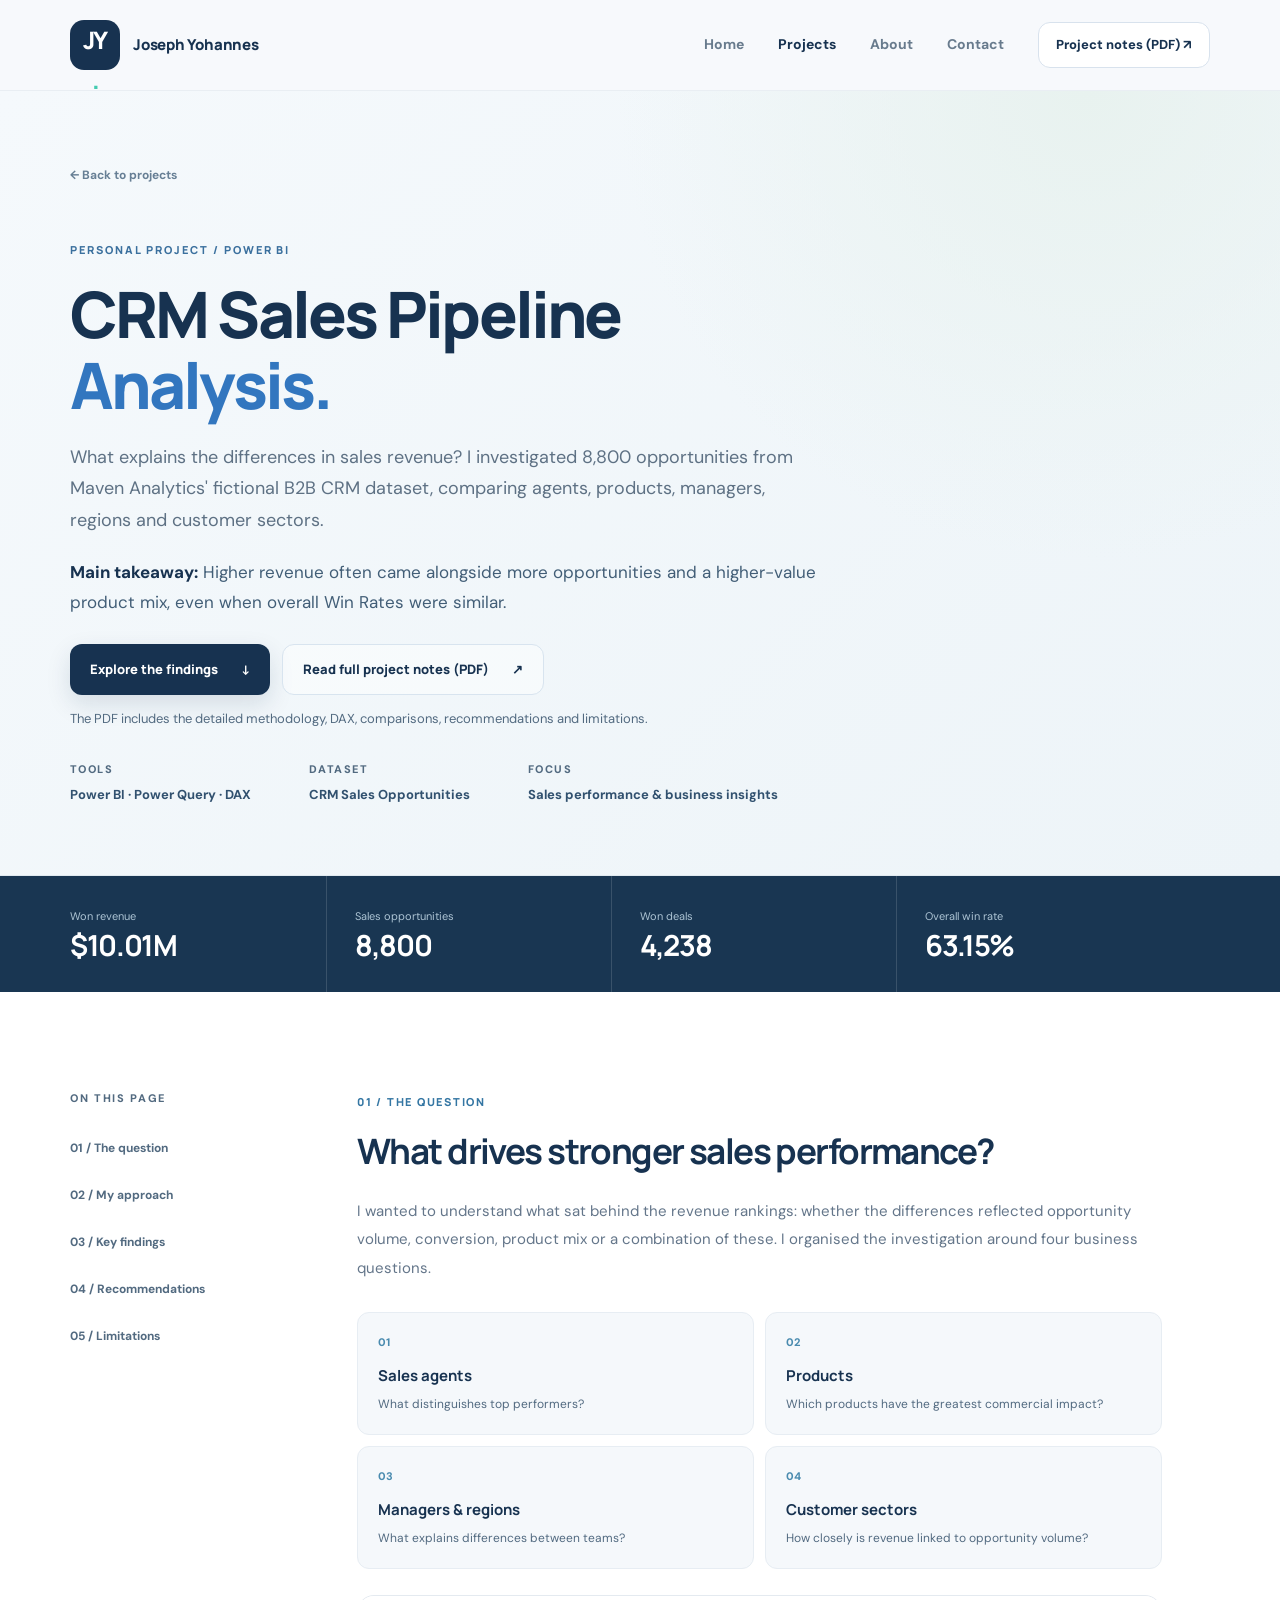
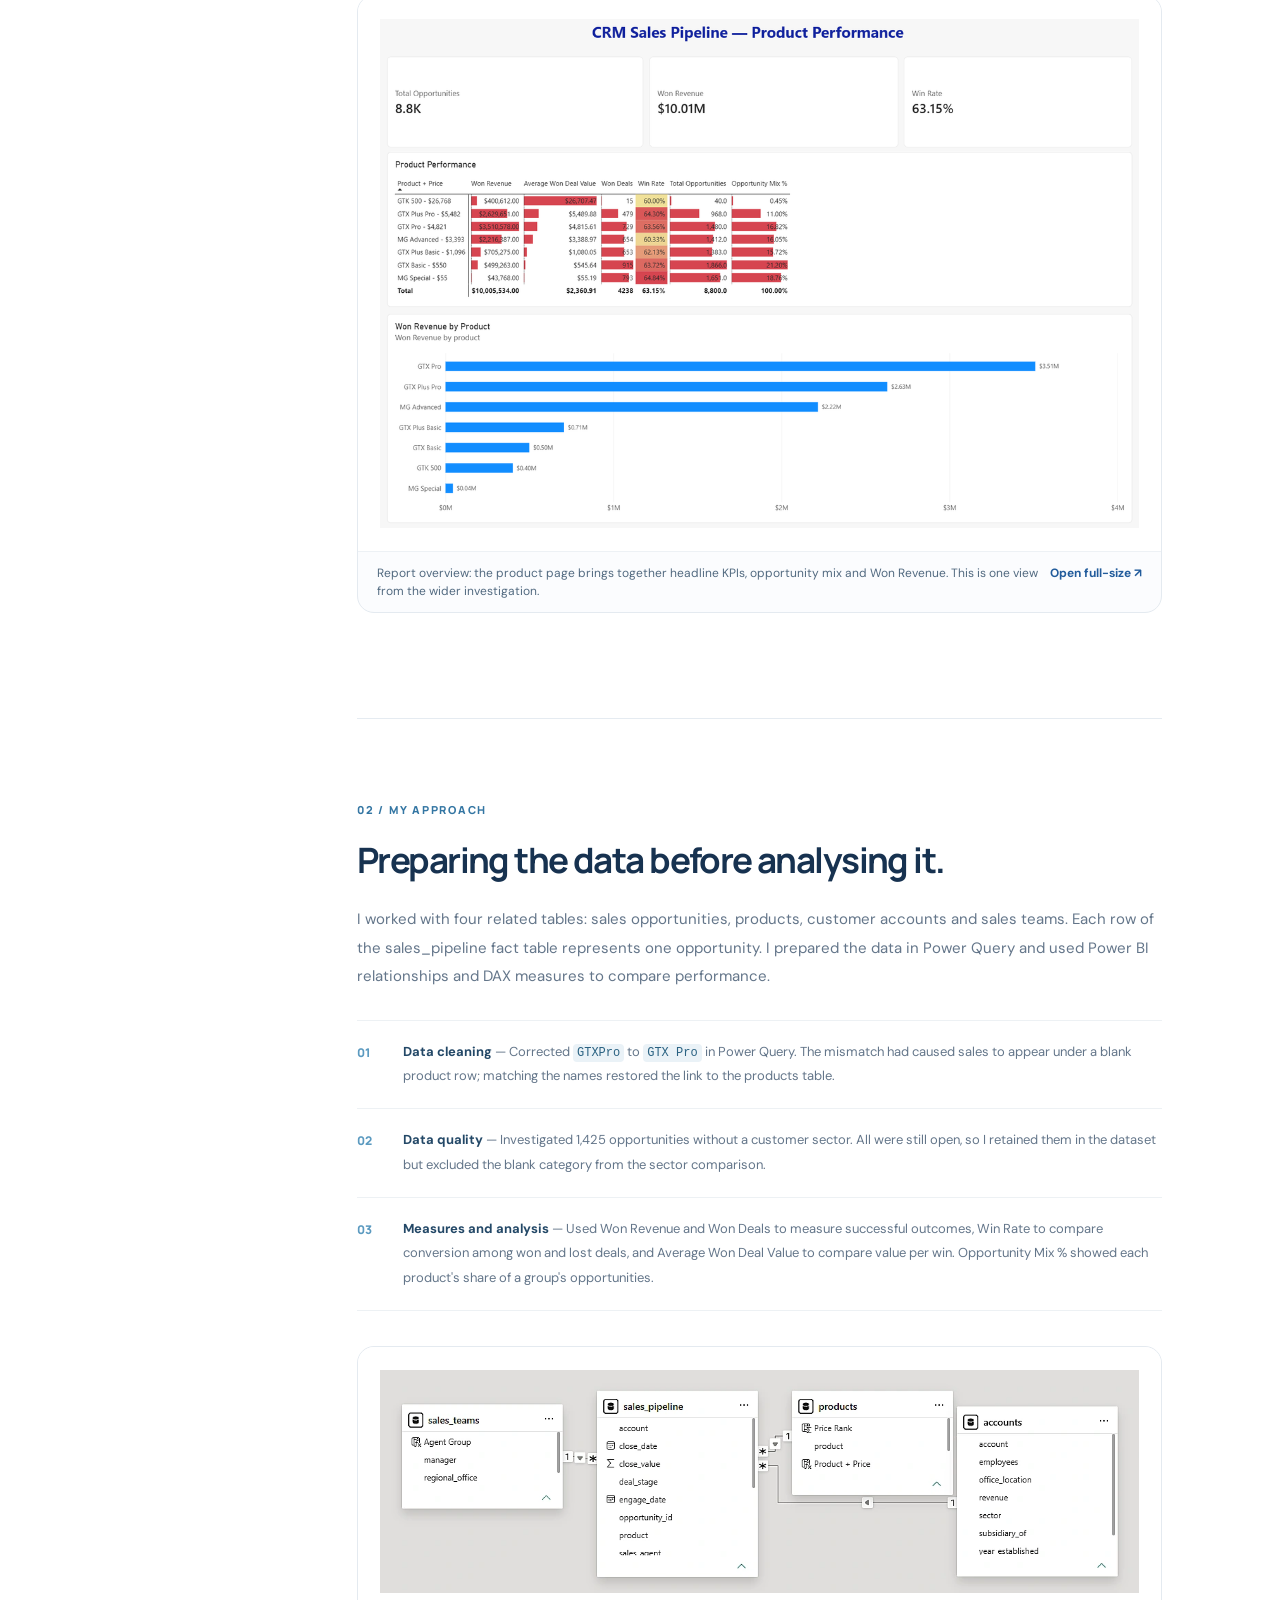
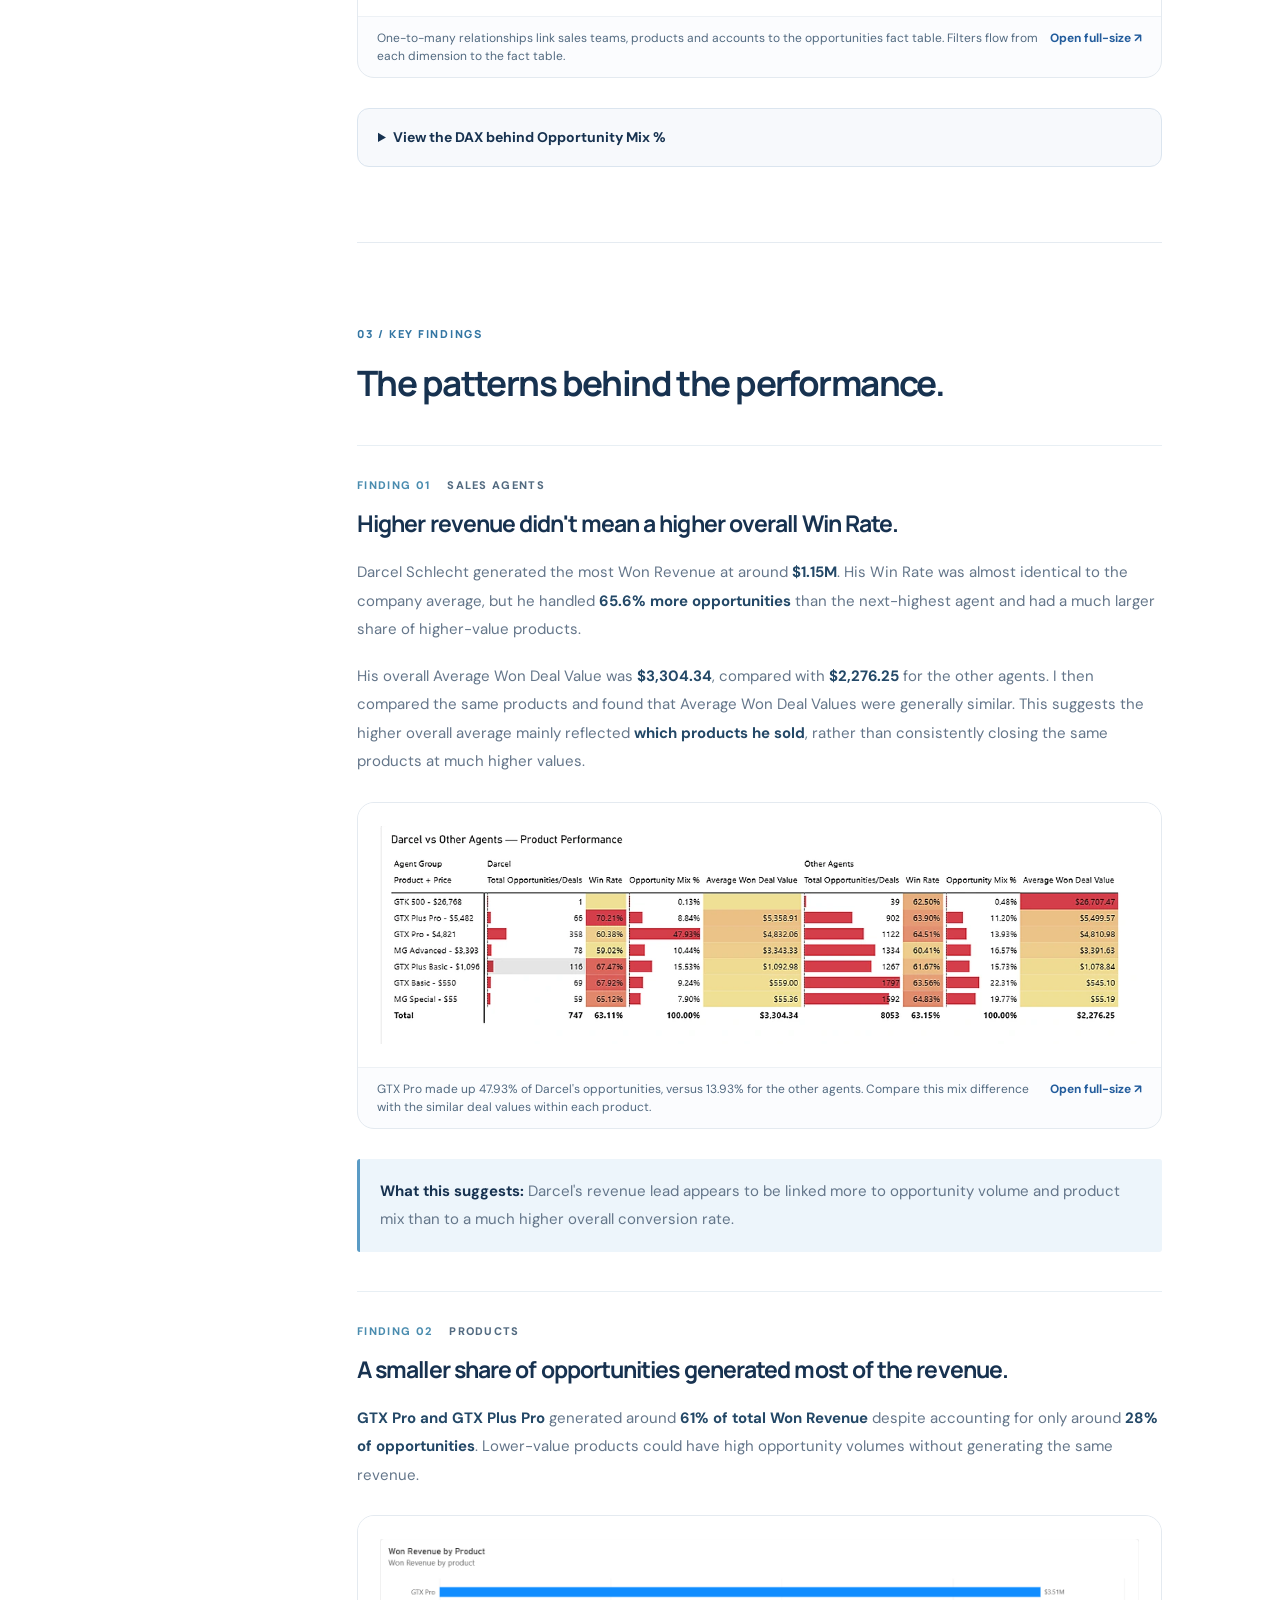
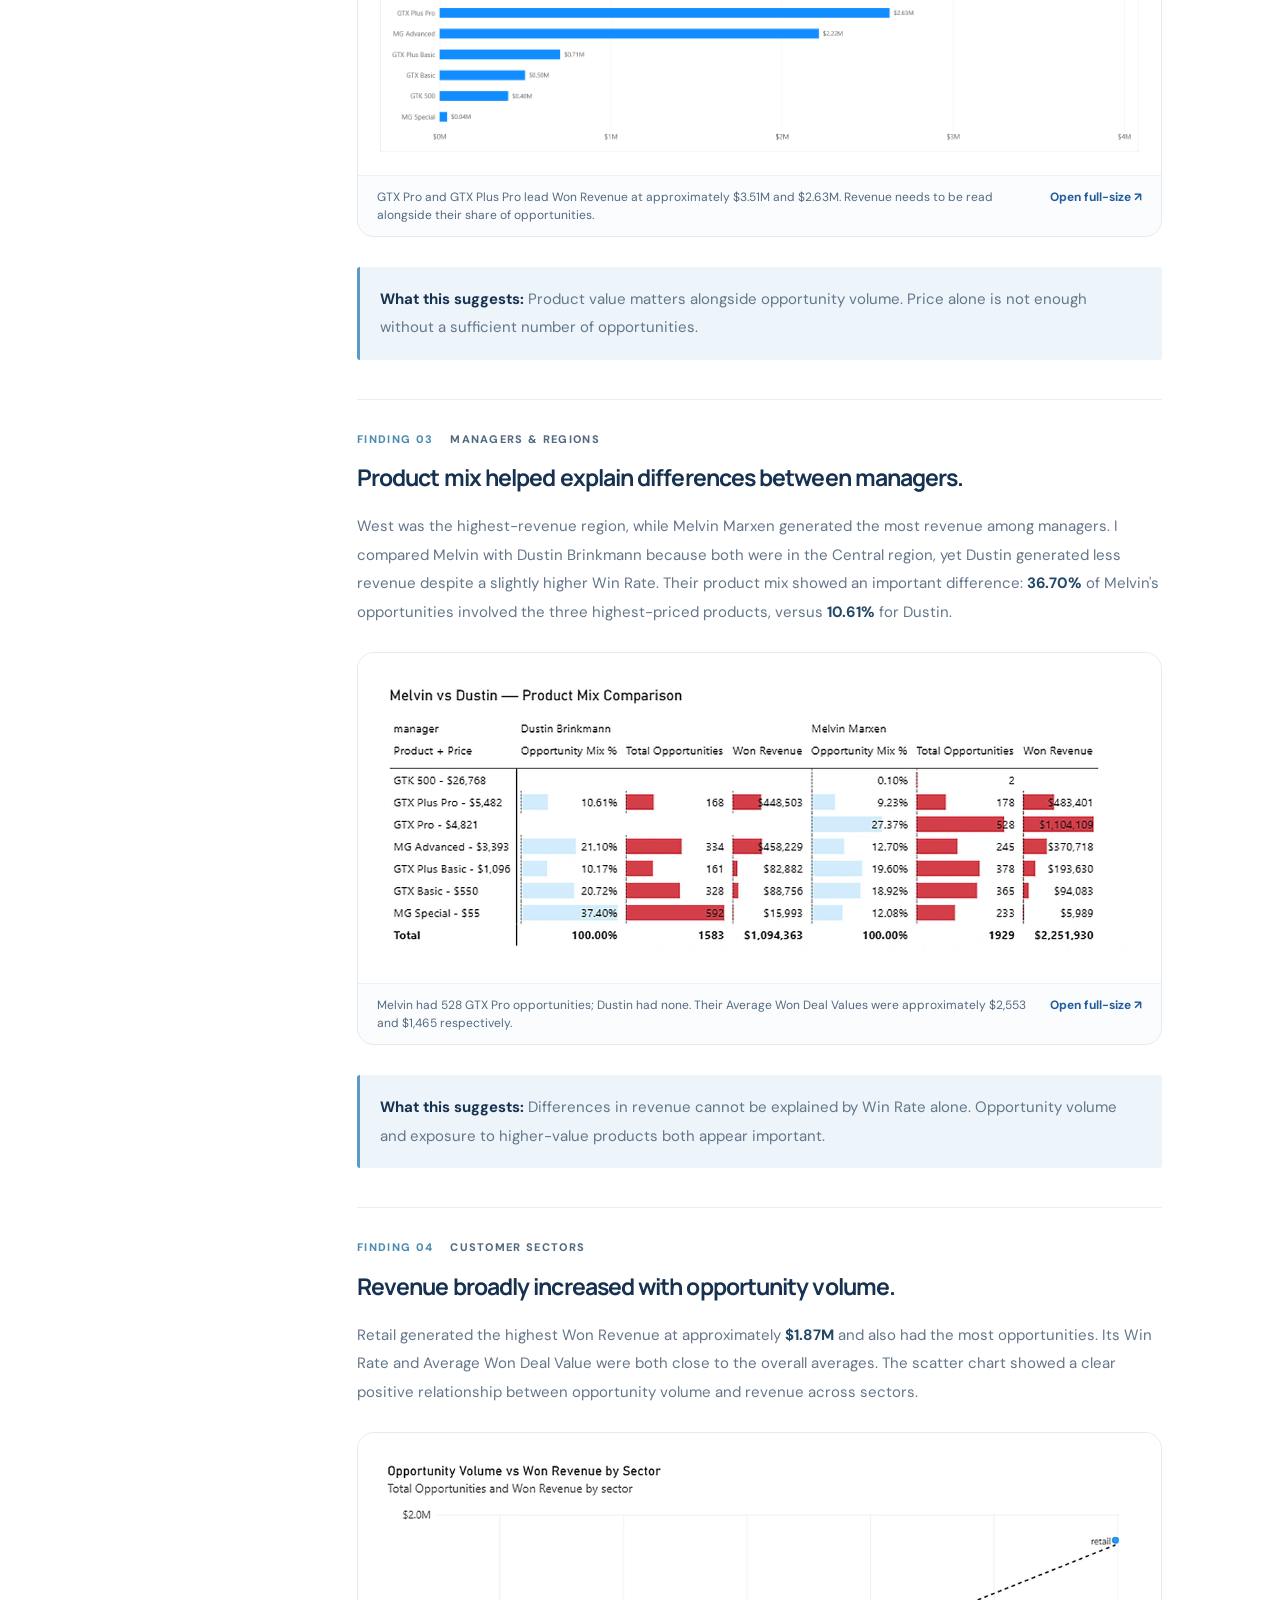
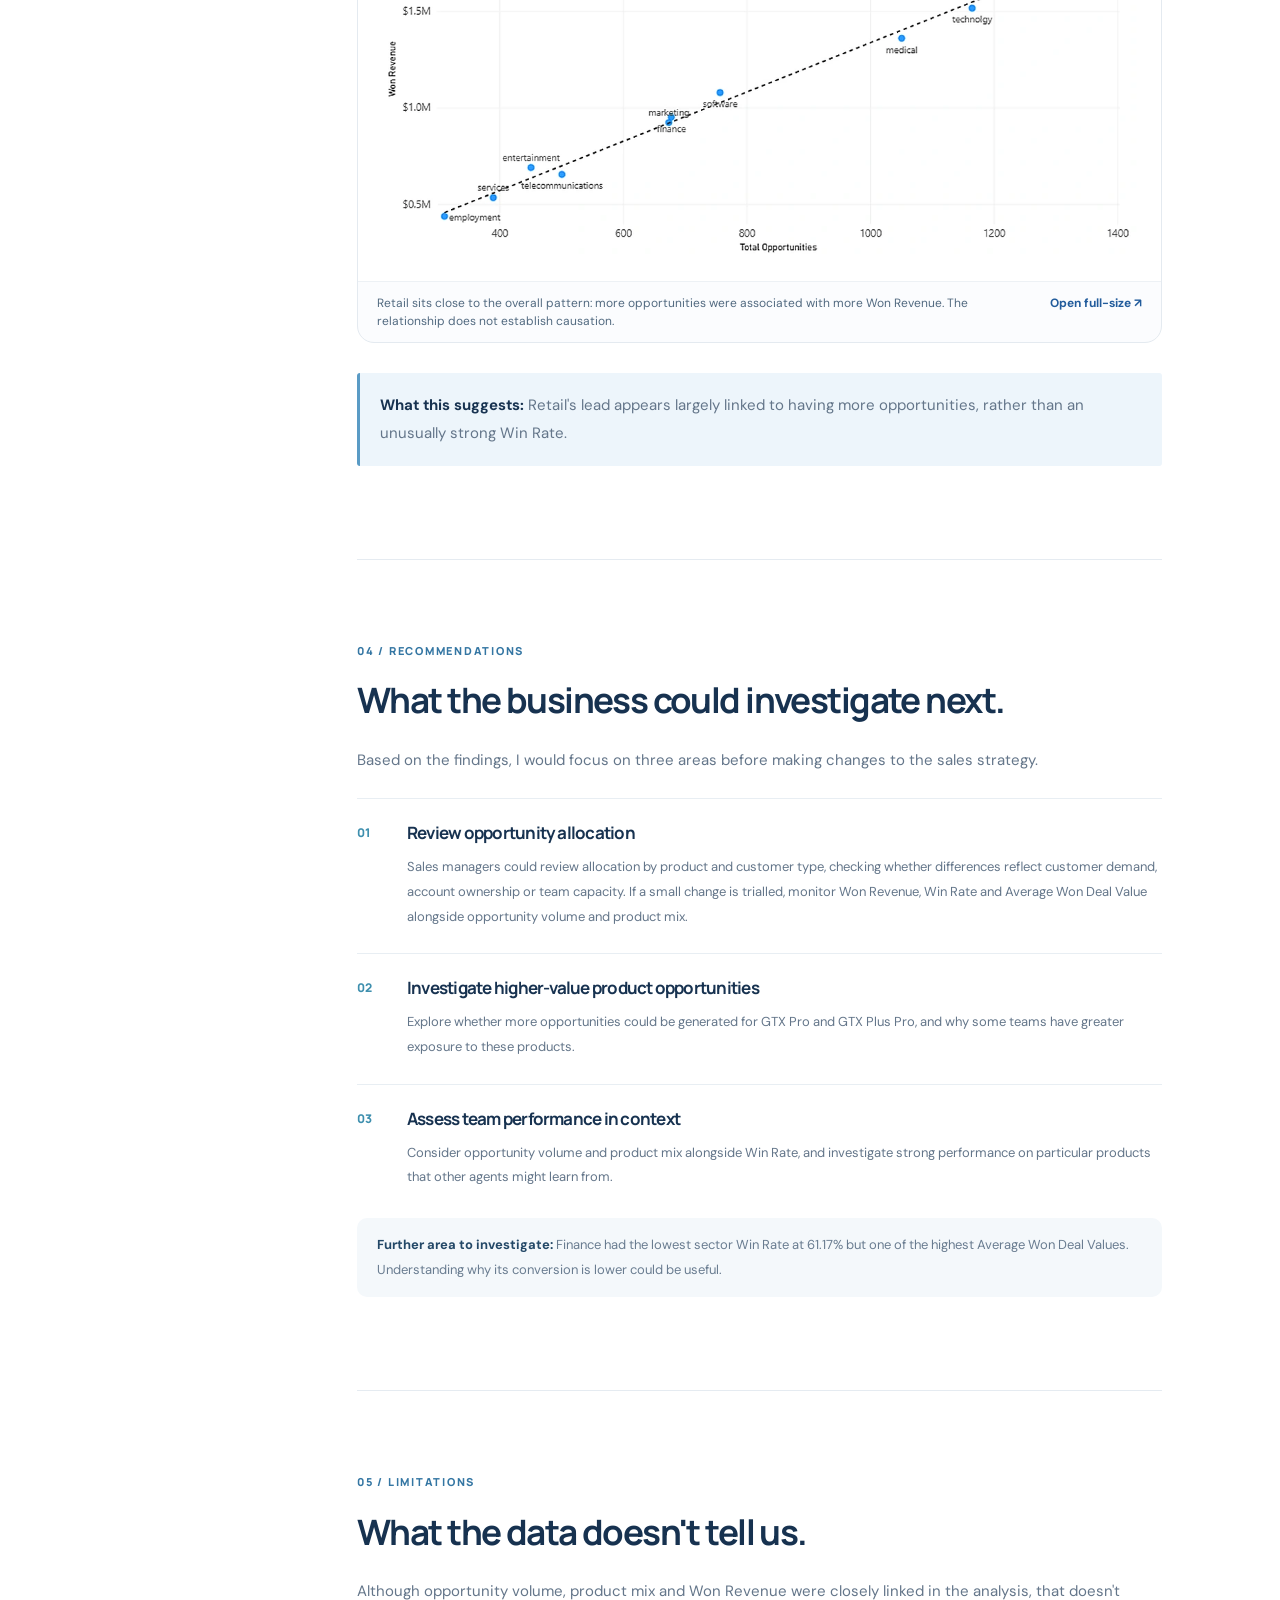
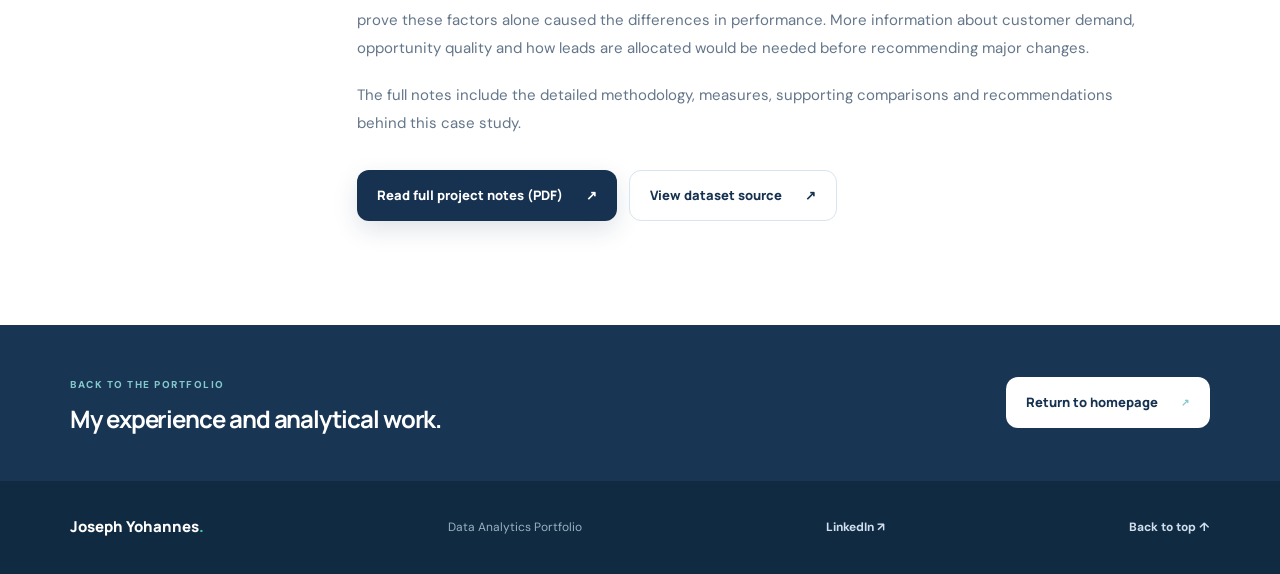
==== commit 6caf75de: "Clarify analytics experience and publish updated CRM project evidence Add the approved report screen" ====
--- a/projects/crm-sales-pipeline/index.html
+++ b/projects/crm-sales-pipeline/index.html
@@ -4,29 +4,62 @@
   <meta charset="utf-8">
   <meta name="viewport" content="width=device-width, initial-scale=1">
   <meta name="theme-color" content="#f7f9fc">
-  <meta name="description" content="CRM Sales Pipeline Analysis case study by Joseph Yohannes: Power BI investigation of opportunity volume, product mix and revenue across 8,800 sales opportunities.">
+  <meta name="description" content="A personal Power BI investigation of 8,800 fictional CRM opportunities: how opportunity volume and product mix help explain differences in sales revenue.">
   <title>CRM Sales Pipeline Analysis | Joseph Yohannes</title>
+  <link rel="canonical" href="https://josephyohannes.github.io/projects/crm-sales-pipeline/">
+  <meta property="og:type" content="website">
+  <meta property="og:locale" content="en_GB">
+  <meta property="og:site_name" content="Joseph Yohannes | Data Analytics Portfolio">
+  <meta property="og:title" content="CRM Sales Pipeline Analysis | Joseph Yohannes">
+  <meta property="og:description" content="A personal Power BI investigation of 8,800 fictional CRM opportunities: how opportunity volume and product mix help explain differences in sales revenue.">
+  <meta property="og:url" content="https://josephyohannes.github.io/projects/crm-sales-pipeline/">
+  <meta property="og:image" content="https://josephyohannes.github.io/assets/images/crm-sales-pipeline-share.png">
+  <meta property="og:image:width" content="1200">
+  <meta property="og:image:height" content="630">
+  <meta property="og:image:type" content="image/png">
+  <meta property="og:image:alt" content="CRM Sales Pipeline Analysis by Joseph Yohannes, with an actual Power BI report showing product performance and sales KPIs.">
+  <meta name="twitter:card" content="summary_large_image">
+  <meta name="twitter:title" content="CRM Sales Pipeline Analysis | Joseph Yohannes">
+  <meta name="twitter:description" content="A personal Power BI investigation of 8,800 fictional CRM opportunities: how opportunity volume and product mix help explain differences in sales revenue.">
+  <meta name="twitter:image" content="https://josephyohannes.github.io/assets/images/crm-sales-pipeline-share.png">
+  <meta name="twitter:image:alt" content="CRM Sales Pipeline Analysis by Joseph Yohannes, with an actual Power BI report showing product performance and sales KPIs.">
   <link rel="icon" type="image/svg+xml" href="../../assets/favicon.svg">
-  <link rel="stylesheet" href="../../assets/styles.css">
+  <link rel="stylesheet" href="../../assets/styles.css?v=20261028">
 </head>
 <body>
   <a class="skip-link" href="#main">Skip to content</a>
-  <header class="site-header"><div class="container header-inner"><a class="brand" href="../../" aria-label="Joseph Yohannes, home"><span class="brand-mark">JY<span>.</span></span><span class="brand-name">Joseph Yohannes</span></a><nav class="nav" aria-label="Main navigation"><a class="nav-link" href="../../">Home</a><a class="nav-link active" href="../../#projects">Projects</a><a class="nav-link" href="../../#about">About</a><a class="nav-link" href="../../#contact">Contact</a><a class="nav-cta" href="../../assets/CRM_Sales_Pipeline_Project_Notes.pdf" target="_blank" rel="noopener">Full project notes ↗</a></nav></div></header>
+  <header class="site-header"><div class="container header-inner"><a class="brand" href="../../" aria-label="Joseph Yohannes, home"><span class="brand-mark">JY<span>.</span></span><span class="brand-name">Joseph Yohannes</span></a><nav class="nav" aria-label="Main navigation"><a class="nav-link" href="../../">Home</a><a class="nav-link active" href="../../#projects">Projects</a><a class="nav-link" href="../../#about">About</a><a class="nav-link" href="../../#contact">Contact</a><a class="nav-cta" href="../../assets/CRM_Sales_Pipeline_Project_Notes.pdf?v=20261028" target="_blank" rel="noopener">Project notes (PDF) ↗</a></nav></div></header>
   <main id="main">
-    <section class="case-hero"><div class="container case-hero-inner"><a class="back-link" href="../../#projects">← Back to projects</a><span class="eyebrow eyebrow-static">CASE STUDY 01 / POWER BI</span><h1>CRM Sales Pipeline<br><em>Analysis.</em></h1><p class="case-lead">Understanding what drives higher Won Revenue across sales agents, products, managers, regions and customer sectors.</p><div class="case-meta"><span><small>TOOLS</small>Power BI · Power Query · DAX</span><span><small>DATASET</small>CRM Sales Opportunities</span><span><small>FOCUS</small>Sales performance & business insights</span></div></div></section>
+    <section class="case-hero"><div class="container case-hero-inner"><a class="back-link" href="../../#projects">← Back to projects</a><span class="eyebrow eyebrow-static">PERSONAL PROJECT / POWER BI</span><h1>CRM Sales Pipeline<br><em>Analysis.</em></h1><p class="case-lead">What explains the differences in sales revenue? I investigated 8,800 opportunities from Maven Analytics' fictional B2B CRM dataset, comparing agents, products, managers, regions and customer sectors.</p>
+      <p class="case-takeaway"><strong>Main takeaway:</strong> Higher revenue often came alongside more opportunities and a higher-value product mix, even when overall Win Rates were similar.</p>
+      <div class="case-actions"><a class="button button-primary" href="#findings">Explore the findings <span aria-hidden="true">↓</span></a><a class="button button-quiet" href="../../assets/CRM_Sales_Pipeline_Project_Notes.pdf?v=20261028" target="_blank" rel="noopener">Read full project notes (PDF) <span aria-hidden="true">↗</span></a></div>
+      <p class="notes-description">The PDF includes the detailed methodology, DAX, comparisons, recommendations and limitations.</p><div class="case-meta"><span><small>TOOLS</small>Power BI · Power Query · DAX</span><span><small>DATASET</small>CRM Sales Opportunities</span><span><small>FOCUS</small>Sales performance & business insights</span></div></div></section>
     <section class="case-kpis"><div class="container kpi-grid"><div><span>Won revenue</span><strong>$10.01M</strong></div><div><span>Sales opportunities</span><strong>8,800</strong></div><div><span>Won deals</span><strong>4,238</strong></div><div><span>Overall win rate</span><strong>63.15%</strong></div></div></section>
-    <section class="case-section"><div class="container case-layout"><aside class="case-toc"><span>ON THIS PAGE</span><a href="#challenge">01 / The question</a><a href="#process">02 / My approach</a><a href="#findings">03 / Key findings</a><a href="#recommendations">04 / Recommendations</a><a href="#limitations">05 / Limitations</a></aside><div class="case-body">
-      <section id="challenge" class="story-block"><span class="story-num">01 / THE QUESTION</span><h2>What drives stronger sales performance?</h2><p>I analysed a B2B sales pipeline from a computer hardware company to understand where the strongest sales results were coming from and what appeared to be driving the differences across the sales pipeline.</p><p>The CRM Sales Opportunities dataset, obtained from the Maven Analytics Data Playground, contains 8,800 opportunities alongside information on sales teams, products and customer accounts.</p><p>Rather than looking only at who generated the most revenue, I wanted to investigate four areas: individual agents, products, managers and regions, and customer sectors.</p><div class="question-grid"><div><span>01</span><strong>Sales agents</strong><small>What distinguishes top performers?</small></div><div><span>02</span><strong>Products</strong><small>Which products have the greatest commercial impact?</small></div><div><span>03</span><strong>Managers & regions</strong><small>What explains differences between teams?</small></div><div><span>04</span><strong>Customer sectors</strong><small>How closely is revenue linked to opportunity volume?</small></div></div></section>
-      <section id="process" class="story-block"><span class="story-num">02 / MY APPROACH</span><h2>Preparing the data before analysing it.</h2><p>I worked with four related tables covering sales opportunities, products, customer accounts and sales teams. I used a fact-and-dimension model in Power BI, created DAX measures and checked data quality before comparing performance.</p><div class="process-steps"><div><span class="step-no">01</span><p><strong>Data cleaning</strong> — Corrected a product-name mismatch between <code>GTXPro</code> and <code>GTX Pro</code> in Power Query.</p></div><div><span class="step-no">02</span><p><strong>Data quality</strong> — Investigated 1,425 opportunities without a customer sector. All were still open, so I retained them in the dataset but excluded the blank category from the sector comparison.</p></div><div><span class="step-no">03</span><p><strong>Measures and analysis</strong> — Built measures including Won Revenue, Won Deals, Win Rate, Average Won Deal Value and Opportunity Mix %.</p></div></div><figure class="chart-frame"><a href="../../assets/images/data-model.webp" target="_blank" rel="noopener" aria-label="Open larger data model image"><img loading="lazy" src="../../assets/images/data-model.webp" alt="Power BI data model showing sales_pipeline linked to sales_teams, products and accounts" width="1105" height="325"></a><figcaption>Power BI model view — three dimension tables connected to the sales opportunities fact table. <span>Click to enlarge ↗</span></figcaption></figure></section>
-      <section id="findings" class="story-block"><span class="story-num">03 / KEY FINDINGS</span><h2>The patterns behind the performance.</h2><div class="finding"><div class="finding-label">FINDING 01 <span>SALES AGENTS</span></div><h3>Higher revenue didn't mean a higher overall Win Rate.</h3><p>Darcel Schlechet generated the most Won Revenue at around <strong>$1.15M</strong>. His Win Rate was almost identical to the company average, but he handled <strong>65.6% more opportunities</strong> than the next-highest agent and had a much larger share of higher-value products.</p><figure class="chart-frame"><a href="../../assets/images/darcel-product-mix.webp" target="_blank" rel="noopener"><img loading="lazy" src="../../assets/images/darcel-product-mix.webp" alt="Darcel versus other agents Power BI product-mix matrix" width="1100" height="316"></a><figcaption>Darcel vs Other Agents — product mix and performance. <span>Click to enlarge ↗</span></figcaption></figure><p class="insight-note"><strong>What this suggests:</strong> Darcel's revenue lead appears to be linked more to opportunity volume and product mix than to a much higher overall conversion rate.</p></div>
-      <div class="finding"><div class="finding-label">FINDING 02 <span>PRODUCTS</span></div><h3>A smaller share of opportunities generated most of the revenue.</h3><p><strong>GTX Pro and GTX Plus Pro</strong> generated around <strong>61% of total Won Revenue</strong> despite accounting for only around <strong>28% of opportunities</strong>. Lower-value products could have high opportunity volumes without generating the same revenue.</p><figure class="chart-frame"><a href="../../assets/images/product-revenue.webp" target="_blank" rel="noopener"><img loading="lazy" src="../../assets/images/product-revenue.webp" alt="Horizontal Power BI bar chart of won revenue by product, led by GTX Pro and GTX Plus Pro" width="1100" height="500"></a><figcaption>Won Revenue by Product. <span>Click to enlarge ↗</span></figcaption></figure><p class="insight-note"><strong>What this suggests:</strong> Product value matters alongside opportunity volume. Price alone is not enough without a sufficient number of opportunities.</p></div>
-      <div class="finding"><div class="finding-label">FINDING 03 <span>MANAGERS & REGIONS</span></div><h3>Product mix helped explain differences between managers.</h3><p>West was the highest-revenue region, while Melvin Marxen generated the most revenue among managers. Comparing Melvin with Dustin Brinkmann in the same region showed an important difference: <strong>36.70%</strong> of Melvin's opportunities involved the three highest-priced products, versus <strong>10.61%</strong> for Dustin.</p><figure class="chart-frame"><a href="../../assets/images/manager-product-mix.webp" target="_blank" rel="noopener"><img loading="lazy" src="../../assets/images/manager-product-mix.webp" alt="Power BI matrix comparing Melvin and Dustin product mix and revenue" width="1100" height="412"></a><figcaption>Melvin vs Dustin — Product Mix Comparison. <span>Click to enlarge ↗</span></figcaption></figure><p class="insight-note"><strong>What this suggests:</strong> Differences in revenue cannot be explained by Win Rate alone. Opportunity volume and exposure to higher-value products both appear important.</p></div>
-      <div class="finding"><div class="finding-label">FINDING 04 <span>CUSTOMER SECTORS</span></div><h3>Revenue broadly increased with opportunity volume.</h3><p>Retail generated the highest Won Revenue at approximately <strong>$1.87M</strong> and also had the most opportunities. Its Win Rate and Average Won Deal Value were both close to the overall averages. The scatter chart showed a strong positive relationship between opportunity volume and revenue across sectors.</p><figure class="chart-frame"><a href="../../assets/images/sector-scatter.webp" target="_blank" rel="noopener"><img loading="lazy" src="../../assets/images/sector-scatter.webp" alt="Power BI scatter chart showing increasing won revenue with opportunity volume by customer sector" width="1100" height="582"></a><figcaption>Opportunity Volume vs Won Revenue by Sector. <span>Click to enlarge ↗</span></figcaption></figure><p class="insight-note"><strong>What this suggests:</strong> Retail's lead appears largely linked to having more opportunities, rather than an unusually strong Win Rate.</p></div>
+    <section class="case-section"><div class="container case-layout"><nav class="case-toc" aria-label="Case study contents"><span>ON THIS PAGE</span><a href="#challenge">01 / The question</a><a href="#process">02 / My approach</a><a href="#findings">03 / Key findings</a><a href="#recommendations">04 / Recommendations</a><a href="#limitations">05 / Limitations</a></nav><div class="case-body">
+      <section id="challenge" class="story-block"><span class="story-num">01 / THE QUESTION</span><h2>What drives stronger sales performance?</h2><p>I wanted to understand what sat behind the revenue rankings: whether the differences reflected opportunity volume, conversion, product mix or a combination of these. I organised the investigation around four business questions.</p><div class="question-grid"><div><span>01</span><strong>Sales agents</strong><small>What distinguishes top performers?</small></div><div><span>02</span><strong>Products</strong><small>Which products have the greatest commercial impact?</small></div><div><span>03</span><strong>Managers & regions</strong><small>What explains differences between teams?</small></div><div><span>04</span><strong>Customer sectors</strong><small>How closely is revenue linked to opportunity volume?</small></div></div><figure class="chart-frame report-overview"><a href="../../assets/images/crm-report-overview.png" target="_blank" rel="noopener" aria-label="Open the full-size Power BI product performance report (opens in a new tab)"><img loading="lazy" decoding="async" src="../../assets/images/crm-report-overview.webp" alt="Actual Power BI product performance report showing sales KPIs, a product matrix and a revenue bar chart" width="1200" height="805"></a><figcaption><span class="caption-copy">Report overview: the product page brings together headline KPIs, opportunity mix and Won Revenue. This is one view from the wider investigation.</span><span>Open full-size ↗</span></figcaption></figure></section>
+      <section id="process" class="story-block"><span class="story-num">02 / MY APPROACH</span><h2>Preparing the data before analysing it.</h2><p>I worked with four related tables: sales opportunities, products, customer accounts and sales teams. Each row of the sales_pipeline fact table represents one opportunity. I prepared the data in Power Query and used Power BI relationships and DAX measures to compare performance.</p><div class="process-steps"><div><span class="step-no">01</span><p><strong>Data cleaning</strong> — Corrected <code>GTXPro</code> to <code>GTX Pro</code> in Power Query. The mismatch had caused sales to appear under a blank product row; matching the names restored the link to the products table.</p></div><div><span class="step-no">02</span><p><strong>Data quality</strong> — Investigated 1,425 opportunities without a customer sector. All were still open, so I retained them in the dataset but excluded the blank category from the sector comparison.</p></div><div><span class="step-no">03</span><p><strong>Measures and analysis</strong> — Used Won Revenue and Won Deals to measure successful outcomes, Win Rate to compare conversion among won and lost deals, and Average Won Deal Value to compare value per win. Opportunity Mix % showed each product's share of a group's opportunities.</p></div></div><figure class="chart-frame"><a href="../../assets/images/data-model.webp" target="_blank" rel="noopener" aria-label="Open larger data model image"><img loading="lazy" src="../../assets/images/data-model.webp" alt="Power BI data model showing sales_pipeline linked to sales_teams, products and accounts" width="1105" height="325"></a><figcaption><span class="caption-copy">One-to-many relationships link sales teams, products and accounts to the opportunities fact table. Filters flow from each dimension to the fact table.</span><span>Open full-size ↗</span></figcaption></figure>
+        <details class="technical-details">
+          <summary>View the DAX behind Opportunity Mix %</summary>
+          <div class="details-body"><p>I used this measure to compare the share of opportunities for each product within an agent or manager group. Removing the product filter gives the denominator across all products while keeping the other filters, such as the agent group, in place.</p>
+          <pre tabindex="0" aria-label="DAX code for Opportunity Mix percentage"><code>Opportunity Mix % =
+DIVIDE(
+    [Total Opportunities],
+    CALCULATE(
+        [Total Opportunities],
+        REMOVEFILTERS(products)
+    )
+)</code></pre>
+          <p>This makes groups with different opportunity totals easier to compare. The full notes include the other measures and the calculated Agent Group column used to compare Darcel with the other agents.</p></div>
+        </details></section>
+      <section id="findings" class="story-block"><span class="story-num">03 / KEY FINDINGS</span><h2>The patterns behind the performance.</h2><div class="finding"><div class="finding-label">FINDING 01 <span>SALES AGENTS</span></div><h3>Higher revenue didn't mean a higher overall Win Rate.</h3><p>Darcel Schlecht generated the most Won Revenue at around <strong>$1.15M</strong>. His Win Rate was almost identical to the company average, but he handled <strong>65.6% more opportunities</strong> than the next-highest agent and had a much larger share of higher-value products.</p><p>His overall Average Won Deal Value was <strong>$3,304.34</strong>, compared with <strong>$2,276.25</strong> for the other agents. I then compared the same products and found that Average Won Deal Values were generally similar. This suggests the higher overall average mainly reflected <strong>which products he sold</strong>, rather than consistently closing the same products at much higher values.</p><figure class="chart-frame"><a href="../../assets/images/darcel-product-mix.webp" target="_blank" rel="noopener" aria-label="Open full-size Darcel product mix comparison (opens in a new tab)"><img loading="lazy" src="../../assets/images/darcel-product-mix.webp" alt="Darcel versus other agents Power BI product-mix matrix" width="1100" height="316"></a><figcaption><span class="caption-copy">GTX Pro made up 47.93% of Darcel's opportunities, versus 13.93% for the other agents. Compare this mix difference with the similar deal values within each product.</span><span>Open full-size ↗</span></figcaption></figure><p class="insight-note"><strong>What this suggests:</strong> Darcel's revenue lead appears to be linked more to opportunity volume and product mix than to a much higher overall conversion rate.</p></div>
+      <div class="finding"><div class="finding-label">FINDING 02 <span>PRODUCTS</span></div><h3>A smaller share of opportunities generated most of the revenue.</h3><p><strong>GTX Pro and GTX Plus Pro</strong> generated around <strong>61% of total Won Revenue</strong> despite accounting for only around <strong>28% of opportunities</strong>. Lower-value products could have high opportunity volumes without generating the same revenue.</p><figure class="chart-frame"><a href="../../assets/images/product-revenue.webp?v=20261028" target="_blank" rel="noopener" aria-label="Open full-size product revenue chart (opens in a new tab)"><img loading="lazy" src="../../assets/images/product-revenue.webp?v=20261028" alt="Horizontal Power BI bar chart of won revenue by product, led by GTX Pro and GTX Plus Pro" width="1701" height="476"></a><figcaption><span class="caption-copy">GTX Pro and GTX Plus Pro lead Won Revenue at approximately $3.51M and $2.63M. Revenue needs to be read alongside their share of opportunities.</span><span>Open full-size ↗</span></figcaption></figure><p class="insight-note"><strong>What this suggests:</strong> Product value matters alongside opportunity volume. Price alone is not enough without a sufficient number of opportunities.</p></div>
+      <div class="finding"><div class="finding-label">FINDING 03 <span>MANAGERS & REGIONS</span></div><h3>Product mix helped explain differences between managers.</h3><p>West was the highest-revenue region, while Melvin Marxen generated the most revenue among managers. I compared Melvin with Dustin Brinkmann because both were in the Central region, yet Dustin generated less revenue despite a slightly higher Win Rate. Their product mix showed an important difference: <strong>36.70%</strong> of Melvin's opportunities involved the three highest-priced products, versus <strong>10.61%</strong> for Dustin.</p><figure class="chart-frame"><a href="../../assets/images/manager-product-mix.webp" target="_blank" rel="noopener" aria-label="Open full-size manager product mix comparison (opens in a new tab)"><img loading="lazy" src="../../assets/images/manager-product-mix.webp" alt="Power BI matrix comparing Melvin and Dustin product mix and revenue" width="1100" height="412"></a><figcaption><span class="caption-copy">Melvin had 528 GTX Pro opportunities; Dustin had none. Their Average Won Deal Values were approximately $2,553 and $1,465 respectively.</span><span>Open full-size ↗</span></figcaption></figure><p class="insight-note"><strong>What this suggests:</strong> Differences in revenue cannot be explained by Win Rate alone. Opportunity volume and exposure to higher-value products both appear important.</p></div>
+      <div class="finding"><div class="finding-label">FINDING 04 <span>CUSTOMER SECTORS</span></div><h3>Revenue broadly increased with opportunity volume.</h3><p>Retail generated the highest Won Revenue at approximately <strong>$1.87M</strong> and also had the most opportunities. Its Win Rate and Average Won Deal Value were both close to the overall averages. The scatter chart showed a clear positive relationship between opportunity volume and revenue across sectors.</p><figure class="chart-frame"><a href="../../assets/images/sector-scatter.webp" target="_blank" rel="noopener" aria-label="Open full-size sector opportunity and revenue chart (opens in a new tab)"><img loading="lazy" src="../../assets/images/sector-scatter.webp" alt="Power BI scatter chart showing increasing won revenue with opportunity volume by customer sector" width="1100" height="582"></a><figcaption><span class="caption-copy">Retail sits close to the overall pattern: more opportunities were associated with more Won Revenue. The relationship does not establish causation.</span><span>Open full-size ↗</span></figcaption></figure><p class="insight-note"><strong>What this suggests:</strong> Retail's lead appears largely linked to having more opportunities, rather than an unusually strong Win Rate.</p></div>
       </section>
-      <section id="recommendations" class="story-block"><span class="story-num">04 / RECOMMENDATIONS</span><h2>What the business could investigate next.</h2><p>Based on the findings, I would focus on three areas before making changes to the sales strategy.</p><div class="recommendation-list"><div><span>01</span><div><h3>Review opportunity allocation</h3><p>Understand why some agents, managers and sectors receive more opportunities, and look at the value and type of products involved before reallocating them.</p></div></div><div><span>02</span><div><h3>Investigate higher-value product opportunities</h3><p>Explore whether more opportunities could be generated for GTX Pro and GTX Plus Pro, and why some teams have greater exposure to these products.</p></div></div><div><span>03</span><div><h3>Assess team performance in context</h3><p>Consider opportunity volume and product mix alongside Win Rate, and investigate strong performance on particular products that other agents might learn from.</p></div></div></div><p class="further-note"><strong>Further area to investigate:</strong> Finance had the lowest sector Win Rate at 61.17% but one of the highest Average Won Deal Values. Understanding why its conversion is lower could be useful.</p></section>
-      <section id="limitations" class="story-block story-last"><span class="story-num">05 / LIMITATIONS</span><h2>What the data doesn't tell us.</h2><p>Although opportunity volume, product mix and Won Revenue were closely linked in the analysis, that doesn't prove these factors alone caused the differences in performance. More information about customer demand, opportunity quality and how leads are allocated would be needed before recommending major changes.</p><div class="case-actions"><a class="button button-primary" href="../../assets/CRM_Sales_Pipeline_Project_Notes.pdf" target="_blank" rel="noopener">Read the full project notes <span aria-hidden="true">↗</span></a><a class="button button-quiet" href="https://mavenanalytics.io/data-playground/crm-sales-opportunities" target="_blank" rel="noopener noreferrer">View dataset source <span aria-hidden="true">↗</span></a></div></section>
+      <section id="recommendations" class="story-block"><span class="story-num">04 / RECOMMENDATIONS</span><h2>What the business could investigate next.</h2><p>Based on the findings, I would focus on three areas before making changes to the sales strategy.</p><div class="recommendation-list"><div><span>01</span><div><h3>Review opportunity allocation</h3><p>Sales managers could review allocation by product and customer type, checking whether differences reflect customer demand, account ownership or team capacity. If a small change is trialled, monitor Won Revenue, Win Rate and Average Won Deal Value alongside opportunity volume and product mix.</p></div></div><div><span>02</span><div><h3>Investigate higher-value product opportunities</h3><p>Explore whether more opportunities could be generated for GTX Pro and GTX Plus Pro, and why some teams have greater exposure to these products.</p></div></div><div><span>03</span><div><h3>Assess team performance in context</h3><p>Consider opportunity volume and product mix alongside Win Rate, and investigate strong performance on particular products that other agents might learn from.</p></div></div></div><p class="further-note"><strong>Further area to investigate:</strong> Finance had the lowest sector Win Rate at 61.17% but one of the highest Average Won Deal Values. Understanding why its conversion is lower could be useful.</p></section>
+      <section id="limitations" class="story-block story-last"><span class="story-num">05 / LIMITATIONS</span><h2>What the data doesn't tell us.</h2><p>Although opportunity volume, product mix and Won Revenue were closely linked in the analysis, that doesn't prove these factors alone caused the differences in performance. More information about customer demand, opportunity quality and how leads are allocated would be needed before recommending major changes.</p><p>The full notes include the detailed methodology, measures, supporting comparisons and recommendations behind this case study.</p><div class="case-actions"><a class="button button-primary" href="../../assets/CRM_Sales_Pipeline_Project_Notes.pdf?v=20261028" target="_blank" rel="noopener">Read full project notes (PDF) <span aria-hidden="true">↗</span></a><a class="button button-quiet" href="https://mavenanalytics.io/data-playground/crm-sales-opportunities" target="_blank" rel="noopener noreferrer">View dataset source <span aria-hidden="true">↗</span></a></div></section>
     </div></div></section>
-    <section class="closing-strip"><div class="container closing-inner"><div><span>BACK TO THE PORTFOLIO</span><h2>Explore more of my work.</h2></div><a class="button button-white" href="../../">Return to homepage <span aria-hidden="true">↗</span></a></div></section>
+    <section class="closing-strip"><div class="container closing-inner"><div><span>BACK TO THE PORTFOLIO</span><h2>My experience and analytical work.</h2></div><a class="button button-white" href="../../">Return to homepage <span aria-hidden="true">↗</span></a></div></section>
   </main>
   <footer class="site-footer"><div class="container footer-inner"><span class="footer-brand">Joseph Yohannes<span>.</span></span><span>Data Analytics Portfolio</span><a href="https://www.linkedin.com/in/joseph-yohannes-1985a419a/" target="_blank" rel="noopener noreferrer">LinkedIn ↗</a><a href="#main">Back to top ↑</a></div></footer>
 </body>
--- a/assets/styles.css
+++ b/assets/styles.css
@@ -12,6 +12,92 @@
 @media(prefers-reduced-motion:reduce){html{scroll-behavior:auto}*,*:before,*:after{transition-duration:.001ms!important;animation-duration:.001ms!important}}
 
 /* Contact section */
-.contact-section{background:#f5f8fb;border-top:1px solid #e4ebf2}.contact-inner{display:flex;align-items:center;justify-content:space-between;gap:40px}.contact-inner>div{max-width:660px}.contact-inner h2{font-size:clamp(32px,4vw,44px);margin:14px 0 16px}.contact-inner p{color:var(--muted);font-size:15px;line-height:1.85;margin:0}.contact-inner>.button{flex-shrink:0}
+.contact-section{background:#f5f8fb;border-top:1px solid #e4ebf2}.contact-inner{display:flex;align-items:center;justify-content:space-between;gap:40px}.contact-inner>div{max-width:660px}.contact-inner h2{font-size:clamp(32px,4vw,44px);margin:14px 0 16px}.contact-inner p{color:var(--muted);font-size:15px;line-height:1.85;margin:0}.contact-actions{display:flex;flex-wrap:wrap;gap:12px;align-items:center;flex-shrink:0}.contact-email{margin-top:18px;font-size:13px;color:var(--muted)}.contact-email span{font-weight:700}.contact-email a{color:#2467ba;font-weight:700;overflow-wrap:anywhere}.contact-email a:hover{text-decoration:underline}
 @media(max-width:760px){.contact-inner{flex-direction:column;align-items:flex-start;gap:25px}}
-@media(max-width:440px){.contact-inner>.button{width:100%}}
+@media(max-width:440px){.contact-actions{width:100%}.contact-actions .button{width:100%}}
+
+/* Portfolio refinements: keep the existing palette and component structure. */
+[hidden]{display:none!important}
+:focus-visible{outline-color:var(--blue)}
+.skip-link:focus-visible,.closing-strip :focus-visible,.site-footer :focus-visible{outline-color:var(--mint)}
+.hero-direction{max-width:540px;color:#596d82;font-size:16px;line-height:1.75;margin-bottom:0}
+.hero-direction strong{color:var(--navy)}
+.hero-intro{margin-bottom:18px}
+.skills-line{margin-top:38px}
+.skills-line>span:first-child,.panel-kicker,.stats-label,.panel-bottom,.mini-heading,.preview-label,.preview-footer,.project-facts small,.experience-grid div span:last-child,.case-meta small,.case-toc>span,.case-toc a,.question-grid small,.chart-frame figcaption,.finding-label span{color:#526a80}
+.panel-kicker,.skills-line>span:first-child,.preview-label,.project-index,.story-num,.case-meta small,.case-toc>span{font-size:11px}
+.stats-label,.mini-bar-row,.panel-bottom,.preview-footer,.project-facts small,.chips span,.experience-grid div span:last-child,.question-grid small,.chart-frame figcaption{font-size:12px}
+.float-note strong,.float-note small{font-size:12px}
+.panel-bottom{flex-wrap:wrap;row-gap:5px}
+.panel-tail{display:none}
+.mini-bar-row{grid-template-columns:94px 1fr 61px;gap:8px}
+.analytics-panel{min-width:0}
+.project-preview{justify-content:center;gap:22px}
+.preview-label,.preview-footer{margin:0}
+.project-preview img{max-height:none;object-fit:contain}
+.report-preview-link{display:block;border-radius:12px}
+.preview-footer{flex-wrap:wrap;letter-spacing:.04em}
+.preview-footer a{color:#225c9c;min-height:32px;display:inline-flex;align-items:center;text-decoration:underline;text-underline-offset:3px}
+.case-takeaway{max-width:810px;font-size:17px;line-height:1.75;color:#425e77;margin:22px 0 0}
+.case-takeaway strong{color:var(--navy)}
+.case-hero .case-actions{margin-top:26px}
+.notes-description{font-size:13px;line-height:1.7;color:#526a80;max-width:720px;margin:13px 0 0}
+.case-meta{margin-top:30px}
+.chart-frame figcaption .caption-copy{color:#526a80;white-space:normal;flex:1}
+.chart-frame figcaption>span:last-child{color:#225c9c;font-weight:700}
+.report-overview img{max-height:none}
+.technical-details{border:1px solid #dbe5ef;border-radius:12px;background:#f7f9fc;margin-top:28px;overflow:hidden}
+.technical-details summary{padding:17px 20px;font-size:14px;font-weight:700;color:var(--navy);cursor:pointer}
+.technical-details summary:hover{background:#edf4f9}
+.details-body{padding:0 20px 16px}
+.details-body p{font-size:14px;margin:10px 0 14px}
+.technical-details pre{background:#102941;color:#eff6ff;border-radius:8px;padding:18px;font-size:13px;line-height:1.6;max-width:100%;overflow-x:auto}
+.technical-details pre:focus-visible{outline-color:var(--blue);outline-offset:-3px}
+.technical-details code{font-family:Consolas,'Liberation Mono',monospace}
+.case-toc a{min-height:32px;display:flex;align-items:center;line-height:1.5}
+.case-toc a:hover,.case-toc a:focus-visible{text-decoration:underline;text-underline-offset:4px}
+.footer-inner{font-size:12px}
+.footer-inner a{padding-block:10px}
+.story-block a:not(.button):not(.chart-frame a){text-underline-offset:3px}
+@media(max-width:1000px){
+  .hero-grid{gap:30px;grid-template-columns:1.1fr 1fr}
+  .mini-bar-row{grid-template-columns:90px 1fr 56px;font-size:11px}
+  .analytics-panel{padding:18px}
+  .stats-label{font-size:11px}
+  .header-inner{gap:18px}.nav{gap:21px}
+}
+@media(max-width:760px){
+  .hero-grid{grid-template-columns:1fr}
+  .hero-visual{width:100%}
+  .case-toc{position:static;display:flex;flex-direction:row;flex-wrap:wrap;gap:8px 12px;padding:0 0 25px;margin-bottom:25px;border-bottom:1px solid var(--border)}
+  .case-toc>span{width:100%;margin:0 0 3px}
+  .case-toc a{font-size:12px;padding:7px 10px;border:1px solid #dce5ee;border-radius:8px;min-height:40px;background:#f7f9fc}
+  .case-section{padding-top:34px}
+  .case-meta{gap:18px 30px}
+  .case-hero .case-actions{gap:10px}
+  .chart-frame figcaption{display:block}
+  .chart-frame figcaption>span{display:block}
+  .chart-frame figcaption>span:last-child{margin-top:7px}
+  .header-inner{flex-wrap:wrap;gap:8px;padding-block:14px}
+  .nav{gap:12px;flex-wrap:wrap;justify-content:flex-end}
+}
+@media(max-width:440px){
+  .header-inner{column-gap:12px;row-gap:14px;align-items:flex-start}
+  .nav{flex:1;gap:4px 12px}
+  .nav-link{min-height:38px;display:inline-flex;align-items:center}
+  .nav-link:nth-child(3){display:inline-flex}
+  .nav-cta{font-size:12px;margin-left:auto;min-height:38px;display:inline-flex;align-items:center}
+  .hero-direction{font-size:15px}
+  .analytics-stats{padding:15px 8px}
+  .analytics-stats strong{font-size:18px}
+  .stats-label{font-size:11px}
+  .mini-bar-row{grid-template-columns:88px 1fr 55px;font-size:11px;gap:5px}
+  .project-preview{padding:20px}
+  .project-copy{padding:28px 24px}
+  .technical-details summary{padding:16px;font-size:13px}
+  .details-body{padding:0 14px 12px}
+  .technical-details pre{font-size:11px;padding:12px}
+  .case-takeaway{font-size:16px}
+  .footer-inner{padding-block:20px;gap:7px 16px}
+  .footer-inner a{margin-left:0}
+}
